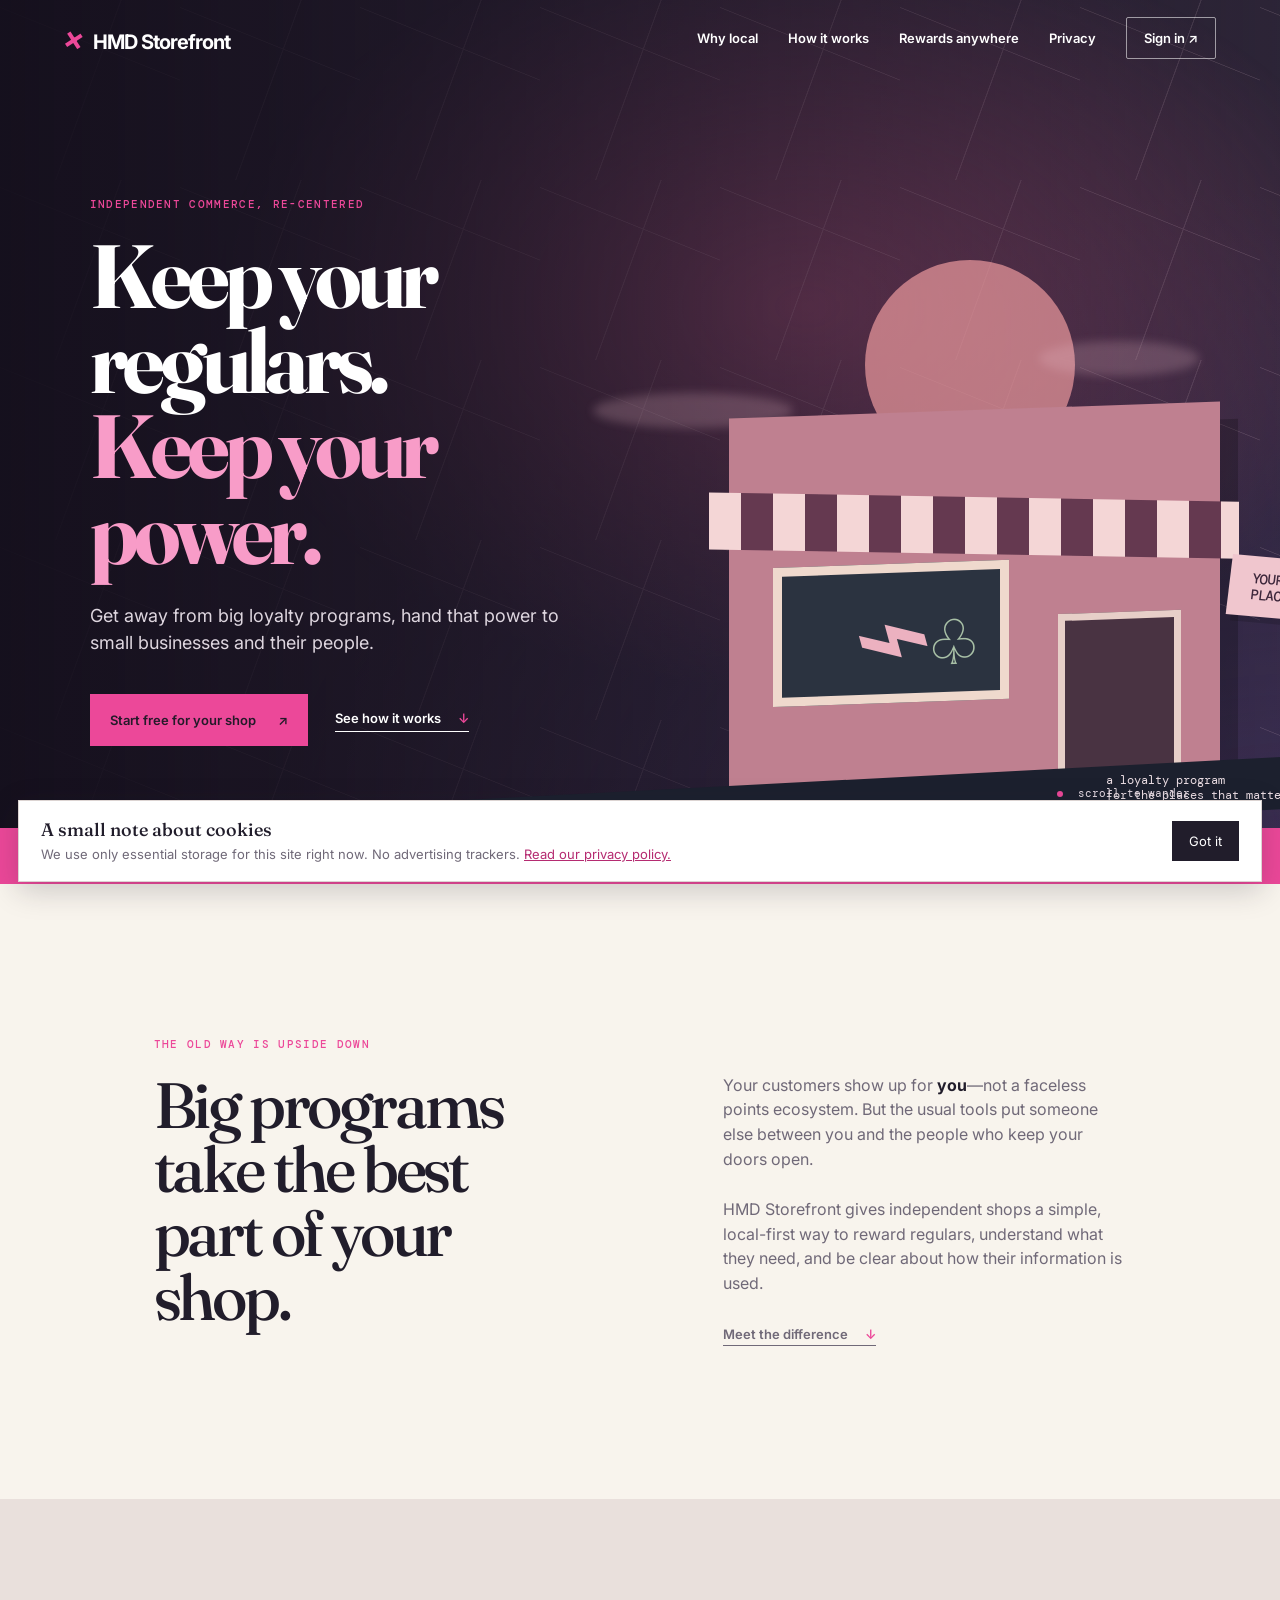
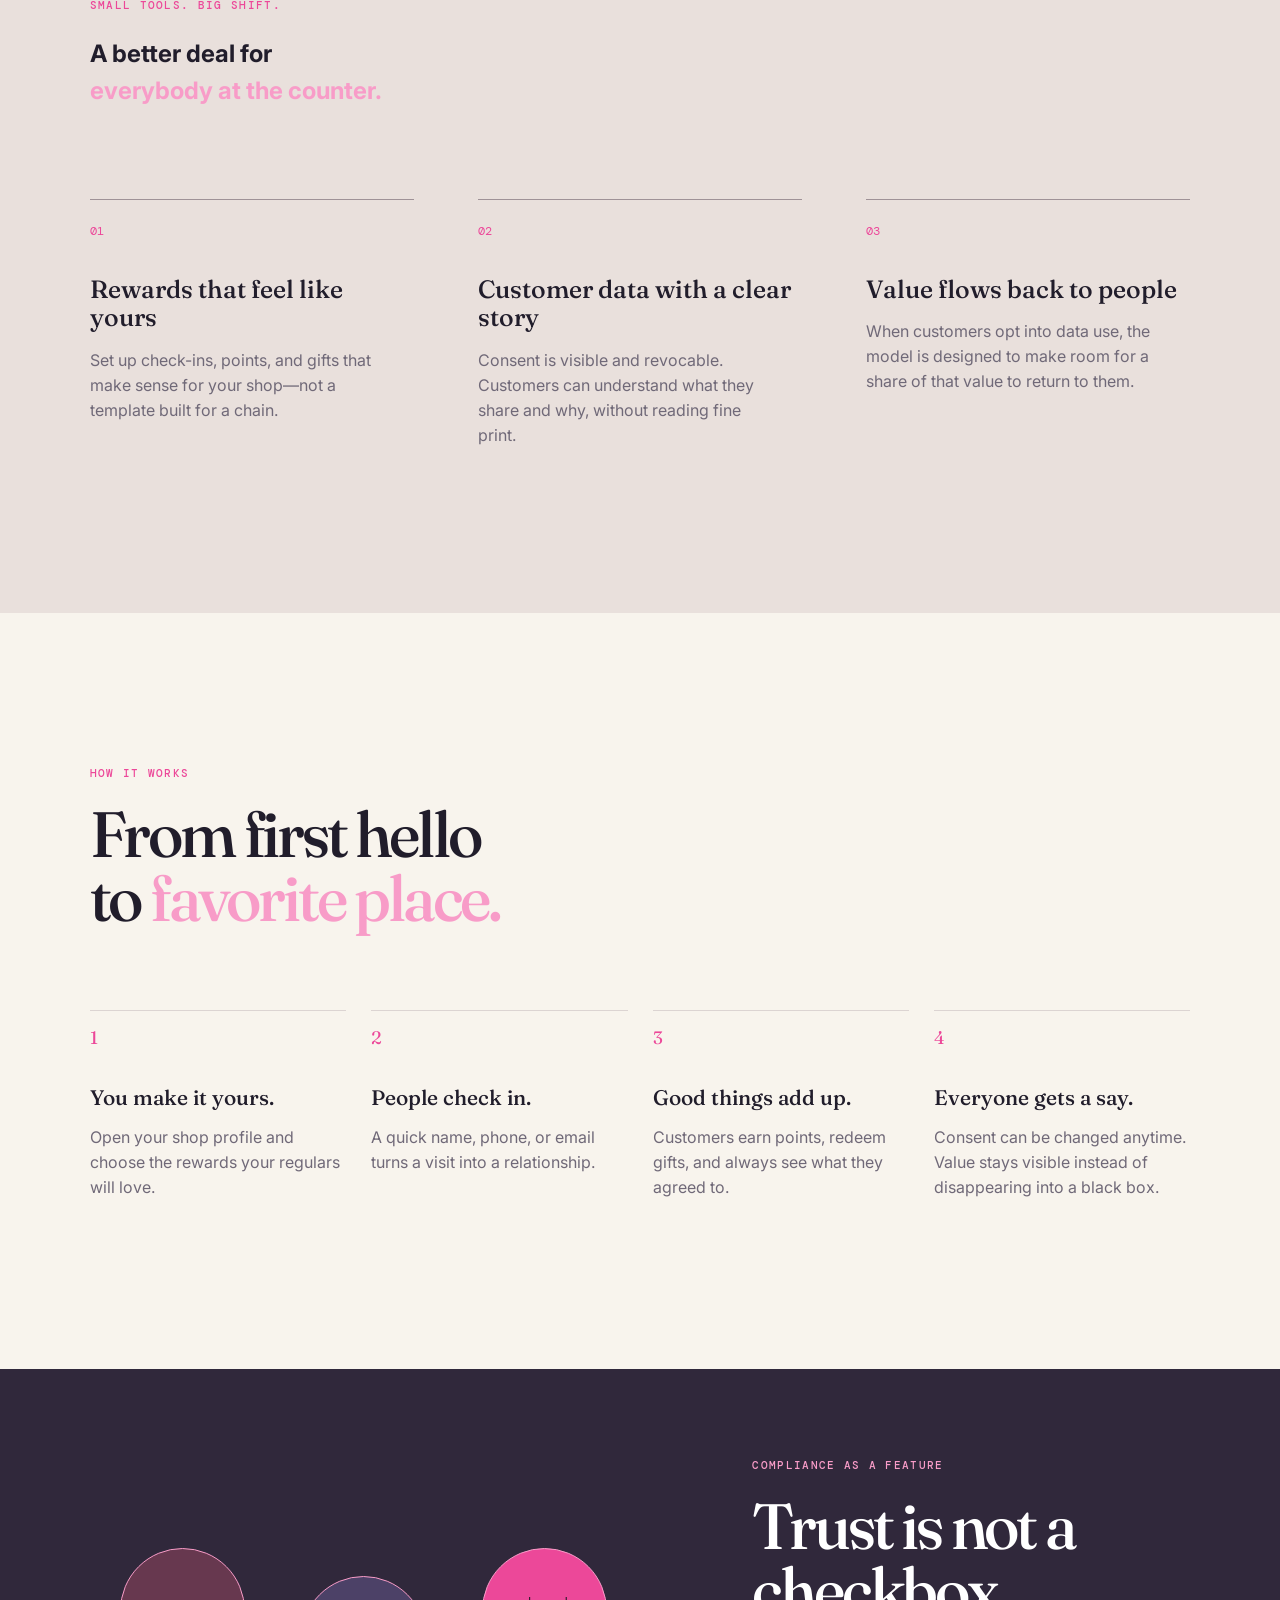
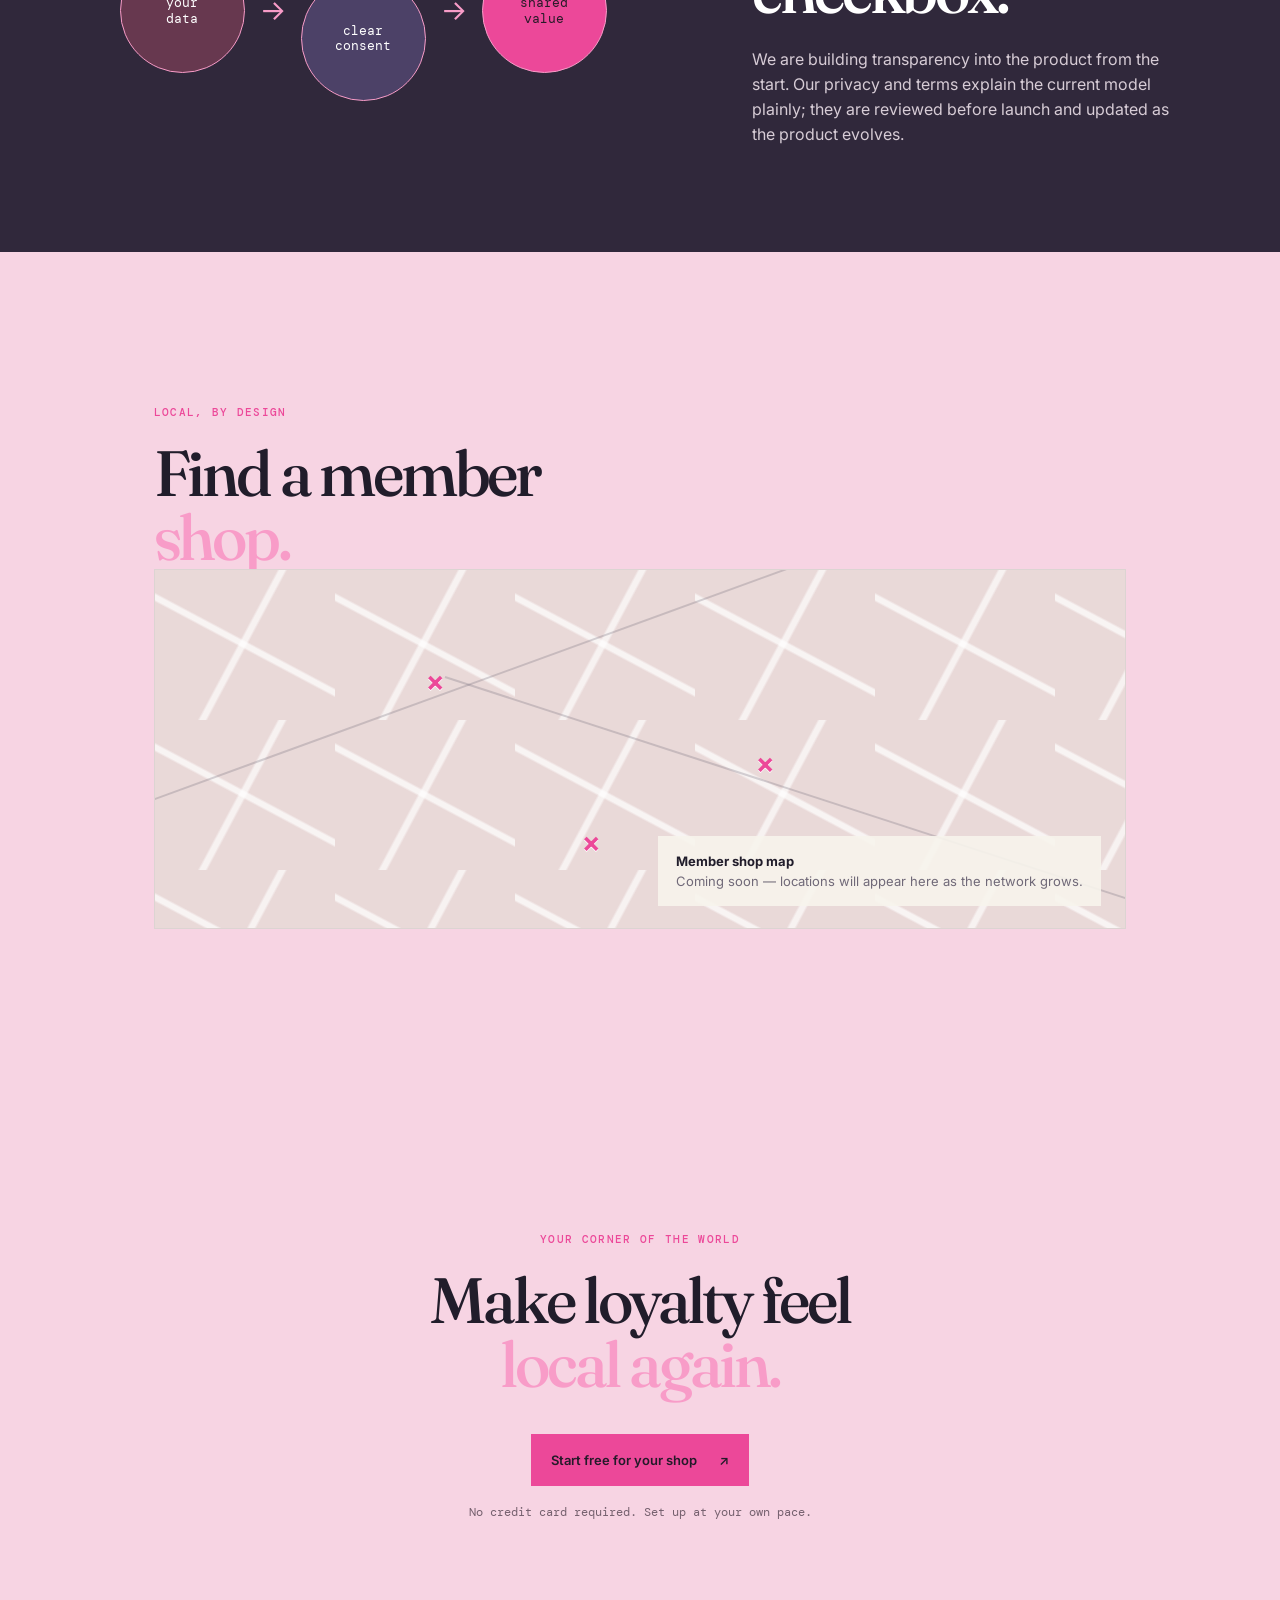
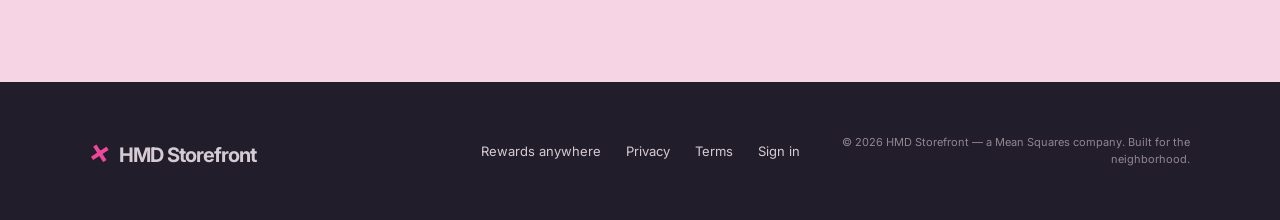
==== index.html @ 124c9fef "Make HMD Storefront frontpage public-ready" ====
<!doctype html>
<html lang="en">
<head>
  <meta charset="utf-8">
  <meta name="viewport" content="width=device-width, initial-scale=1">
  <meta name="description" content="HMD Storefront gives independent shops a transparent, people-first loyalty program that keeps relationships local.">
  <meta property="og:type" content="website">
  <meta property="og:title" content="HMD Storefront — loyalty that stays local">
  <meta property="og:description" content="A local-first loyalty program for independent shops and the people who keep them going.">
  <meta property="og:url" content="https://themeansquares.com/">
  <meta property="og:site_name" content="HMD Storefront">
  <meta name="twitter:card" content="summary">
  <meta name="twitter:title" content="HMD Storefront — loyalty that stays local">
  <meta name="twitter:description" content="A local-first loyalty program for independent shops.">
  <link rel="canonical" href="https://themeansquares.com/">
  <title>HMD Storefront — loyalty that stays local</title>
  <link rel="preconnect" href="https://fonts.googleapis.com">
  <link rel="preconnect" href="https://fonts.gstatic.com" crossorigin>
  <link href="https://fonts.googleapis.com/css2?family=DM+Mono:wght@400;500&family=Fraunces:opsz,wght@9..144,500;9..144,700&family=Inter:wght@400;500;600;700&display=swap" rel="stylesheet">
  <link rel="stylesheet" href="styles.css">
</head>
<body>
  <header class="site-header"><a class="wordmark" href="index.html"><span class="mark">×</span> HMD Storefront</a><nav aria-label="Main navigation"><a href="#why">Why local</a><a href="#how">How it works</a><a href="rewards.html">Rewards anywhere</a><a href="privacy.html">Privacy</a><a class="nav-cta" href="signin.html">Sign in <span>↗</span></a></nav><button class="menu" aria-label="Open menu">☰</button></header>
  <main>
    <section class="hero" data-parallax-root>
      <div class="hero-wash layer layer-slow" data-speed="0.16" aria-hidden="true"></div><div class="hero-grid layer layer-mid" data-speed="0.3" aria-hidden="true"></div>
      <div class="hero-copy layer" data-speed="0.06"><p class="eyebrow">Independent commerce, re-centered</p><h1>Keep your regulars.<br><em>Keep your power.</em></h1><p class="hero-text">Get away from big loyalty programs, hand that power to small businesses and their people.</p><div class="hero-actions"><a class="button button-pink" href="signin.html?role=owner">Start free for your shop <span>↗</span></a><a class="text-link" href="#how">See how it works <span>↓</span></a></div></div>
      <div class="shop-scene layer" data-speed="0.42" aria-label="Illustration of a local shop with a cat in the window"><div class="sun"></div><div class="cloud cloud-one"></div><div class="cloud cloud-two"></div><div class="building"><div class="awning"><i></i><i></i><i></i><i></i><i></i><i></i></div><div class="window"><span class="cat">⌁</span><span class="plant">♧</span></div><div class="door"></div><div class="sign">YOUR<br>PLACE</div></div><div class="ground"></div><p class="scene-note">a loyalty program<br>for the places that matter</p></div>
      <div class="scroll-cue"><span></span> scroll to wander</div>
    </section>
    <section class="proof strip"><span>Built for the neighborhood</span><span class="scribble">✳</span><span>Open, local, transparent</span><span class="scribble">✳</span><span>Your customers, your relationship</span></section>
    <section class="section split" id="why"><div><p class="eyebrow">The old way is upside down</p><h2>Big programs take the best part of your shop.</h2></div><div class="copy"><p>Your customers show up for <strong>you</strong>—not a faceless points ecosystem. But the usual tools put someone else between you and the people who keep your doors open.</p><p>HMD Storefront gives independent shops a simple, local-first way to reward regulars, understand what they need, and be clear about how their information is used.</p><a class="text-link" href="#features">Meet the difference <span>↓</span></a></div></section>
    <section class="feature-section" id="features"><div class="section-intro"><p class="eyebrow">Small tools. Big shift.</p><h2>A better deal for<br><em>everybody at the counter.</em></h2></div><div class="feature-grid"><article><span class="feature-num">01</span><h3>Rewards that feel like yours</h3><p>Set up check-ins, points, and gifts that make sense for your shop—not a template built for a chain.</p></article><article><span class="feature-num">02</span><h3>Customer data with a clear story</h3><p>Consent is visible and revocable. Customers can understand what they share and why, without reading fine print.</p></article><article><span class="feature-num">03</span><h3>Value flows back to people</h3><p>When customers opt into data use, the model is designed to make room for a share of that value to return to them.</p></article></div></section>
    <section class="section how" id="how"><div class="section-intro"><p class="eyebrow">How it works</p><h2>From first hello<br>to <em>favorite place.</em></h2></div><div class="steps"><div class="step"><b>1</b><h3>You make it yours.</h3><p>Open your shop profile and choose the rewards your regulars will love.</p></div><div class="step"><b>2</b><h3>People check in.</h3><p>A quick name, phone, or email turns a visit into a relationship.</p></div><div class="step"><b>3</b><h3>Good things add up.</h3><p>Customers earn points, redeem gifts, and always see what they agreed to.</p></div><div class="step"><b>4</b><h3>Everyone gets a say.</h3><p>Consent can be changed anytime. Value stays visible instead of disappearing into a black box.</p></div></div></section>
    <section class="share-band"><div class="share-graphic"><span class="circle c1">your<br>data</span><span class="arrow">→</span><span class="circle c2">clear<br>consent</span><span class="arrow">→</span><span class="circle c3">shared<br>value</span></div><div><p class="eyebrow">Compliance as a feature</p><h2>Trust is not a checkbox.</h2><p>We are building transparency into the product from the start. Our privacy and terms explain the current model plainly; they are reviewed before launch and updated as the product evolves.</p></div></section>
    <section class="map-section section" id="shops"><div class="section-intro"><p class="eyebrow">Local, by design</p><h2>Find a member<br><em>shop.</em></h2></div><div class="map-placeholder" role="img" aria-label="Placeholder map showing local member shop pins"><span class="map-line line-a"></span><span class="map-line line-b"></span><span class="map-pin pin-a">×</span><span class="map-pin pin-b">×</span><span class="map-pin pin-c">×</span><div class="map-label"><strong>Member shop map</strong><br>Coming soon — locations will appear here as the network grows.</div></div></section>
    <section class="cta"><p class="eyebrow">Your corner of the world</p><h2>Make loyalty feel<br><em>local again.</em></h2><a class="button button-pink" href="signin.html?role=owner">Start free for your shop <span>↗</span></a><p class="fine">No credit card required. Set up at your own pace.</p></section>
  </main>
  <footer><a class="wordmark" href="index.html"><span class="mark">×</span> HMD Storefront</a><div><a href="rewards.html">Rewards anywhere</a><a href="privacy.html">Privacy</a><a href="terms.html">Terms</a><a href="signin.html">Sign in</a></div><small>© 2026 HMD Storefront — a Mean Squares company. Built for the neighborhood.</small></footer>
  <div class="cookie" id="cookie" role="dialog" aria-label="Cookie preferences"><div><strong>A small note about cookies</strong><p>We use only essential storage for this site right now. No advertising trackers. <a href="privacy.html">Read our privacy policy.</a></p></div><button id="cookieAccept">Got it</button></div>
  <script type="application/ld+json">{"@context":"https://schema.org","@graph":[{"@type":"Organization","@id":"https://themeansquares.com/#organization","name":"HMD Storefront","url":"https://themeansquares.com/","description":"A local-first loyalty platform for independent shops."},{"@type":"Product","name":"HMD Storefront loyalty platform","brand":{"@type":"Brand","name":"HMD Storefront"},"description":"Transparent loyalty tools for independent shops and their customers."},{"@type":"FAQPage","mainEntity":[{"@type":"Question","name":"What is HMD Storefront?","acceptedAnswer":{"@type":"Answer","text":"HMD Storefront is a local-first loyalty platform that helps independent shops reward regulars and keep customer relationships clear."}},{"@type":"Question","name":"Can customers use points at more than one shop?","acceptedAnswer":{"@type":"Answer","text":"The planned network lets eligible customers earn and use points across participating member shops, subject to each shop's published rewards terms."}}]}</script>
  <script src="script.js"></script>
</body></html>
---- styles.css ----
:root{--ink:#211d2b;--muted:#706978;--paper:#f8f4ed;--pink:#ec4899;--blush:#f7d4e3;--line:#dcd4d2;--serif:'Fraunces',Georgia,serif;--sans:'Inter',Arial,sans-serif;--mono:'DM Mono',monospace}*{box-sizing:border-box}html{scroll-behavior:smooth}body{margin:0;color:var(--ink);background:var(--paper);font:16px/1.55 var(--sans)}a{color:inherit;text-decoration:none}button{font:inherit}.site-header{height:76px;padding:0 clamp(22px,5vw,76px);display:flex;align-items:center;justify-content:space-between;position:absolute;z-index:10;top:0;width:100%;color:#fff}.wordmark{font-weight:700;letter-spacing:-.05em;font-size:20px}.mark{color:var(--pink);font-size:31px;display:inline-block;transform:rotate(12deg);margin-right:6px}.site-header nav{display:flex;align-items:center;gap:30px;font-size:13px;font-weight:600}.nav-cta{border:1px solid rgba(255,255,255,.55);padding:10px 17px;border-radius:2px}.menu{display:none;background:none;border:0;color:#fff;font-size:22px}.hero{min-height:720px;height:92vh;position:relative;overflow:hidden;background:#30283b;color:#fff}.hero:after{content:'';position:absolute;inset:0;background:linear-gradient(90deg,rgba(20,15,28,.95) 0%,rgba(25,18,32,.62) 47%,rgba(25,18,32,.15));pointer-events:none}.layer{will-change:transform}.hero-wash{position:absolute;inset:-15%;background:radial-gradient(ellipse at 60% 40%,#9a4b72 0,transparent 42%),radial-gradient(ellipse at 90% 100%,#483869 0,transparent 50%);opacity:.8}.hero-grid{position:absolute;inset:0;opacity:.15;background-image:linear-gradient(110deg,transparent 0 49%,#f7d4e3 49.2% 49.5%,transparent 49.7%),linear-gradient(22deg,transparent 0 68%,#f7d4e3 68.2% 68.4%,transparent 68.6%);background-size:180px 180px}.hero-copy{position:relative;z-index:3;padding:clamp(150px,22vh,220px) 7vw 60px;max-width:750px}.eyebrow{font:500 11px/1.2 var(--mono);text-transform:uppercase;letter-spacing:.12em;color:var(--pink);margin:0 0 22px}.hero h1{font:700 clamp(52px,7vw,100px)/.95 var(--serif);letter-spacing:-.055em;margin:0 0 28px}.hero h1 em,h2 em{font-style:normal;color:#f89cc8}.hero-text{font-size:18px;line-height:1.5;max-width:470px;color:#ded6df}.hero-actions{display:flex;align-items:center;gap:27px;margin-top:38px}.button{display:inline-flex;gap:22px;align-items:center;padding:15px 19px;font-weight:600;font-size:13px;border:1px solid var(--pink);transition:.2s}.button-pink{background:var(--pink);color:#241a29}.button:hover{transform:translateY(-2px);box-shadow:4px 4px 0 #241a29}.text-link{font-weight:600;font-size:13px;border-bottom:1px solid currentColor;padding-bottom:3px}.text-link span{margin-left:14px;color:var(--pink)}.shop-scene{position:absolute;z-index:2;right:-3%;bottom:0;width:59%;height:70%;}.sun{position:absolute;width:210px;height:210px;border-radius:50%;background:#ed9b9f;top:2%;left:40%;opacity:.7}.cloud{position:absolute;border-radius:50%;background:#e8bcc8;opacity:.22;width:200px;height:35px;top:25%;left:4%;filter:blur(5px)}.cloud-two{top:16%;left:63%;width:160px}.building{position:absolute;width:min(500px,65%);height:65%;bottom:7%;left:22%;background:#bf8090;transform:skewY(-2deg);box-shadow:18px 18px 0 rgba(0,0,0,.2)}.awning{height:15%;position:absolute;top:23%;left:-4%;width:108%;background:repeating-linear-gradient(90deg,#f4d6d6 0 32px,#653950 32px 64px);transform:skewY(3deg)}.window{position:absolute;top:40%;left:9%;width:48%;height:37%;background:#2b3340;border:9px solid #efd9cd;display:flex;align-items:center;justify-content:center}.cat{font-size:130px;color:#ecb1c0;transform:rotate(-15deg)}.plant{position:absolute;right:8%;bottom:2%;font-size:62px;color:#a8c0a6}.door{position:absolute;right:8%;bottom:0;width:25%;height:45%;background:#493342;border:7px solid #e7cfc8}.sign{position:absolute;right:-19%;top:42%;background:#f0c6ce;color:#3d273b;padding:14px 22px;font:500 14px/1.15 var(--mono);transform:rotate(7deg);box-shadow:5px 6px 0 rgba(0,0,0,.14)}.ground{position:absolute;bottom:0;left:-30%;width:160%;height:9%;background:#1c202e;transform:rotate(-3deg)}.scene-note{position:absolute;right:4%;bottom:2%;z-index:2;color:#eddfe5;font:12px/1.3 var(--mono)}.scroll-cue{position:absolute;z-index:4;bottom:28px;right:7vw;font:11px var(--mono);color:#e7dce4}.scroll-cue span{display:inline-block;width:6px;height:6px;border-radius:50%;background:var(--pink);margin-right:8px}.strip{background:var(--pink);padding:15px 7vw;display:flex;justify-content:space-between;align-items:center;color:#321d2b;font:11px var(--mono);text-transform:uppercase;letter-spacing:.07em}.scribble{font-size:20px}.section{padding:clamp(80px,12vw,160px) 12vw}.split{display:grid;grid-template-columns:1fr 1fr;gap:13vw}.section h2,.share-band h2,.cta h2{font:500 clamp(38px,5vw,68px)/1 var(--serif);letter-spacing:-.05em;margin:0}.copy{max-width:470px;color:var(--muted);padding-top:35px}.copy p{margin:0 0 25px}.copy strong{color:var(--ink)}.feature-section{padding:100px 7vw 150px;background:#e9e0dc}.section-intro{max-width:620px}.feature-grid{display:grid;grid-template-columns:repeat(3,1fr);gap:5vw;margin-top:90px}.feature-grid article{border-top:1px solid #9f9297;padding-top:17px}.feature-num{font:12px var(--mono);color:var(--pink)}h3{font:500 25px/1.15 var(--serif);margin:33px 0 14px}.feature-grid p,.step p,.share-band p{color:var(--muted);max-width:300px}.how{background:#f8f4ed;padding-left:7vw;padding-right:7vw}.steps{display:grid;grid-template-columns:repeat(4,1fr);gap:25px;margin-top:80px}.step{border-top:1px solid var(--line);padding-top:15px}.step b{font:18px var(--serif);color:var(--pink)}.step h3{font-size:21px;margin-top:34px}.share-band{padding:90px 7vw;background:#30283b;color:#fff;display:grid;grid-template-columns:1.25fr 1fr;gap:9vw;align-items:center}.share-band .eyebrow{color:#f89cc8}.share-band h2{margin-bottom:25px}.share-band p{color:#d7ccd6;max-width:430px}.share-graphic{display:flex;align-items:center;justify-content:center;gap:15px}.circle{width:125px;height:125px;border-radius:50%;display:flex;align-items:center;justify-content:center;text-align:center;font:13px/1.2 var(--mono);border:1px solid #f89cc8}.c1{background:#67384f}.c2{background:#4c4167;margin-top:55px}.c3{background:#ec4899;color:#281a28}.arrow{font-size:28px;color:#f89cc8}.cta{text-align:center;padding:150px 20px;background:var(--blush)}.cta h2{margin:0 auto 38px}.cta .fine{font:12px var(--mono);color:#75606e;margin-top:18px}footer{padding:45px 7vw;display:grid;grid-template-columns:1fr 1fr 1fr;align-items:center;background:#211d2b;color:#d6cbd2}footer div{display:flex;justify-content:center;gap:25px;font-size:13px}footer small{text-align:right;font-size:11px;color:#938690}.cookie{position:fixed;z-index:20;bottom:18px;left:18px;right:18px;background:#fff;color:var(--ink);box-shadow:0 8px 30px #211d2b35;border:1px solid var(--line);padding:17px 22px;display:flex;align-items:center;justify-content:space-between;gap:20px;font-size:13px}.cookie strong{font:500 18px var(--serif)}.cookie p{margin:3px 0 0;color:var(--muted)}.cookie a{color:#b52b71;text-decoration:underline}.cookie button{background:var(--ink);color:#fff;border:0;padding:10px 17px;cursor:pointer}.auth-page{min-height:100vh;background:#30283b;color:#fff}.auth-header{padding:30px 7vw}.auth-card{max-width:600px;margin:7vh auto;padding:30px 25px 100px}.auth-card h1{font:500 clamp(45px,7vw,74px)/.98 var(--serif);letter-spacing:-.05em;margin:0 0 22px}.auth-card em{color:#f89cc8;font-style:normal}.auth-copy{color:#d7ccd6;max-width:390px;margin-bottom:42px}.role-links{display:grid;gap:12px}.role-links a{display:flex;justify-content:space-between;align-items:center;border:1px solid #796277;padding:20px 22px;transition:.2s}.role-links a:hover{border-color:var(--pink);background:#493342;transform:translateX(4px)}.role-links strong{font:500 20px var(--serif)}.role-links span{font:12px var(--mono);color:#e4a8c1}.back{font-size:13px;margin-top:40px;color:#e4a8c1}.back a:hover{text-decoration:underline}.legal{max-width:820px;margin:0 auto;padding:100px 25px 140px}.legal h1{font:500 clamp(48px,7vw,82px)/1 var(--serif);letter-spacing:-.05em;margin:0 0 18px}.legal h2{font:500 28px var(--serif);margin:65px 0 12px}.legal p{max-width:680px;color:var(--muted)}.legal-note{font:12px var(--mono);color:#9c6681!important}.legal a{color:#b52b71;text-decoration:underline}@media(max-width:720px){.site-header nav{display:none}.menu{display:block}.hero{min-height:760px}.hero-copy{padding:140px 25px 40px}.hero h1{font-size:55px}.hero-text{font-size:16px}.shop-scene{width:115%;height:45%;right:-24%;bottom:0;opacity:.85}.building{left:23%;height:74%}.scene-note{display:none}.scroll-cue{right:25px}.strip{overflow:hidden;gap:20px;justify-content:flex-start;white-space:nowrap}.strip span:nth-of-type(2),.strip span:nth-of-type(3){display:none}.split,.share-band{grid-template-columns:1fr;gap:35px}.section{padding:85px 25px}.feature-section,.how{padding:85px 25px}.feature-grid,.steps{grid-template-columns:1fr;gap:40px;margin-top:55px}.share-band{padding:75px 25px}.share-graphic{gap:5px;transform:scale(.78);transform-origin:left center;width:125%;margin-bottom:-10px}.cta{padding:100px 25px}.cta h2{font-size:52px}footer{grid-template-columns:1fr;gap:25px;padding:40px 25px}footer div,footer small{text-align:left;justify-content:flex-start}.cookie{align-items:flex-start;flex-direction:column;bottom:0;left:0;right:0}.cookie button{width:100%}}
/* Local discovery map and explainer layouts */
.map-section{background:var(--blush)}
.map-placeholder{min-height:360px;position:relative;overflow:hidden;background-color:#e9d9d8;background-image:linear-gradient(28deg,transparent 48%,rgba(255,255,255,.7) 49% 51%,transparent 52%),linear-gradient(118deg,transparent 47%,rgba(255,255,255,.65) 48% 50%,transparent 51%);background-size:180px 150px;border:1px solid var(--line)}
.map-line{position:absolute;height:2px;background:rgba(112,105,120,.28);transform:rotate(-20deg);width:80%}.line-a{top:32%;left:-8%}.line-b{top:63%;left:28%;transform:rotate(18deg)}
.map-pin{position:absolute;color:var(--pink);font-size:28px;font-weight:700;text-shadow:0 1px 0 #fff}.pin-a{top:25%;left:28%}.pin-b{top:48%;left:62%}.pin-c{top:70%;left:44%}.map-label{position:absolute;right:24px;bottom:22px;padding:15px 18px;background:rgba(248,244,237,.9);font-size:13px;color:var(--muted)}.map-label strong{color:var(--ink)}
.reward-explainer{display:grid;grid-template-columns:repeat(3,1fr);gap:28px;margin:70px 0}.reward-explainer article{padding:28px;background:var(--blush)}.reward-explainer h2{font:500 27px/1.05 var(--serif);margin:18px 0 12px}.reward-explainer p{color:var(--muted)}.legal-callout{padding:38px;margin:30px 0 50px;background:#30283b;color:#fff}.legal-callout h2{font:500 40px var(--serif);margin:0 0 12px}.legal-callout p:last-child{color:#e8dfe8}.draft-banner{display:flex;gap:14px;align-items:baseline;padding:16px 20px;margin:0 0 28px;background:#fff0b8;border:1px solid #d8b84c;color:#30283b}.draft-banner strong{font-weight:700}.draft-banner span{color:#5e5364;font-size:14px}@media(max-width:700px){.draft-banner{display:block}.draft-banner span{display:block;margin-top:5px}}
@media(max-width:700px){.reward-explainer{grid-template-columns:1fr}.map-placeholder{min-height:290px}.map-label{right:12px;bottom:12px;max-width:75%}}
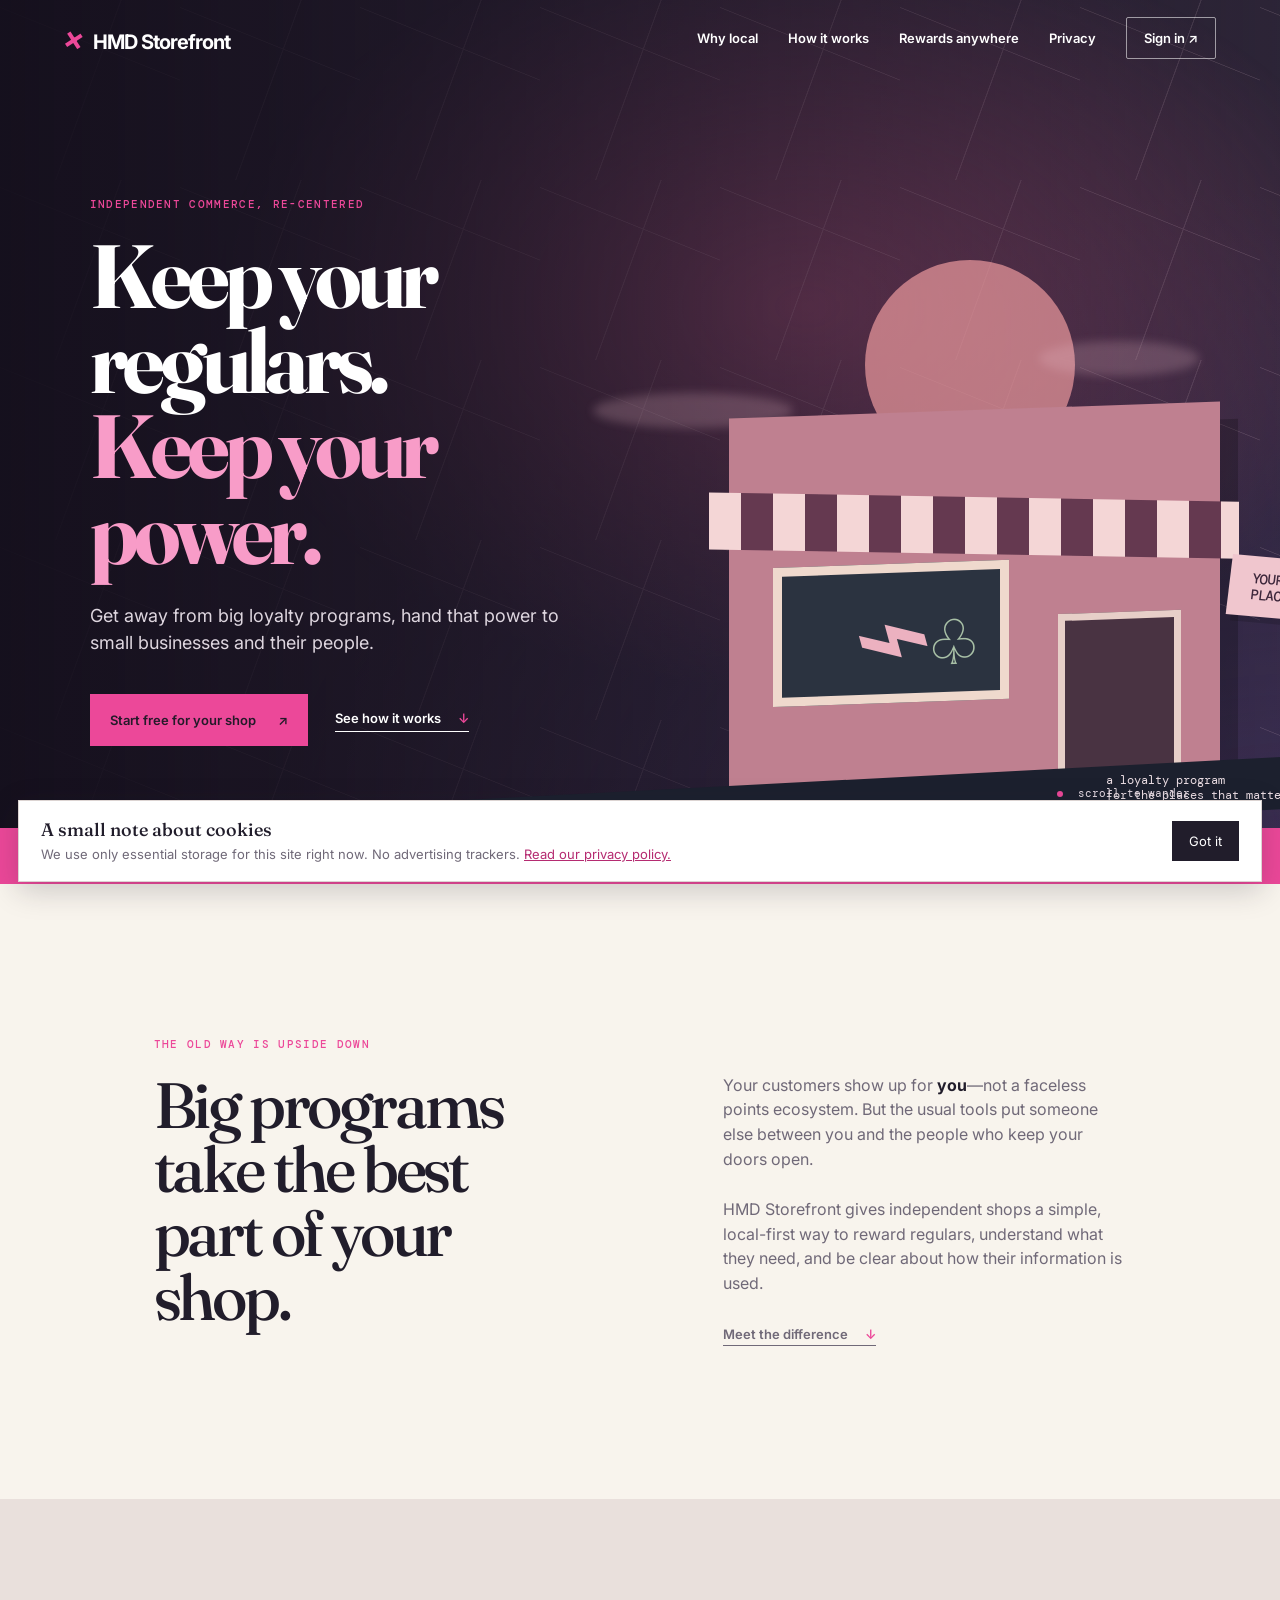
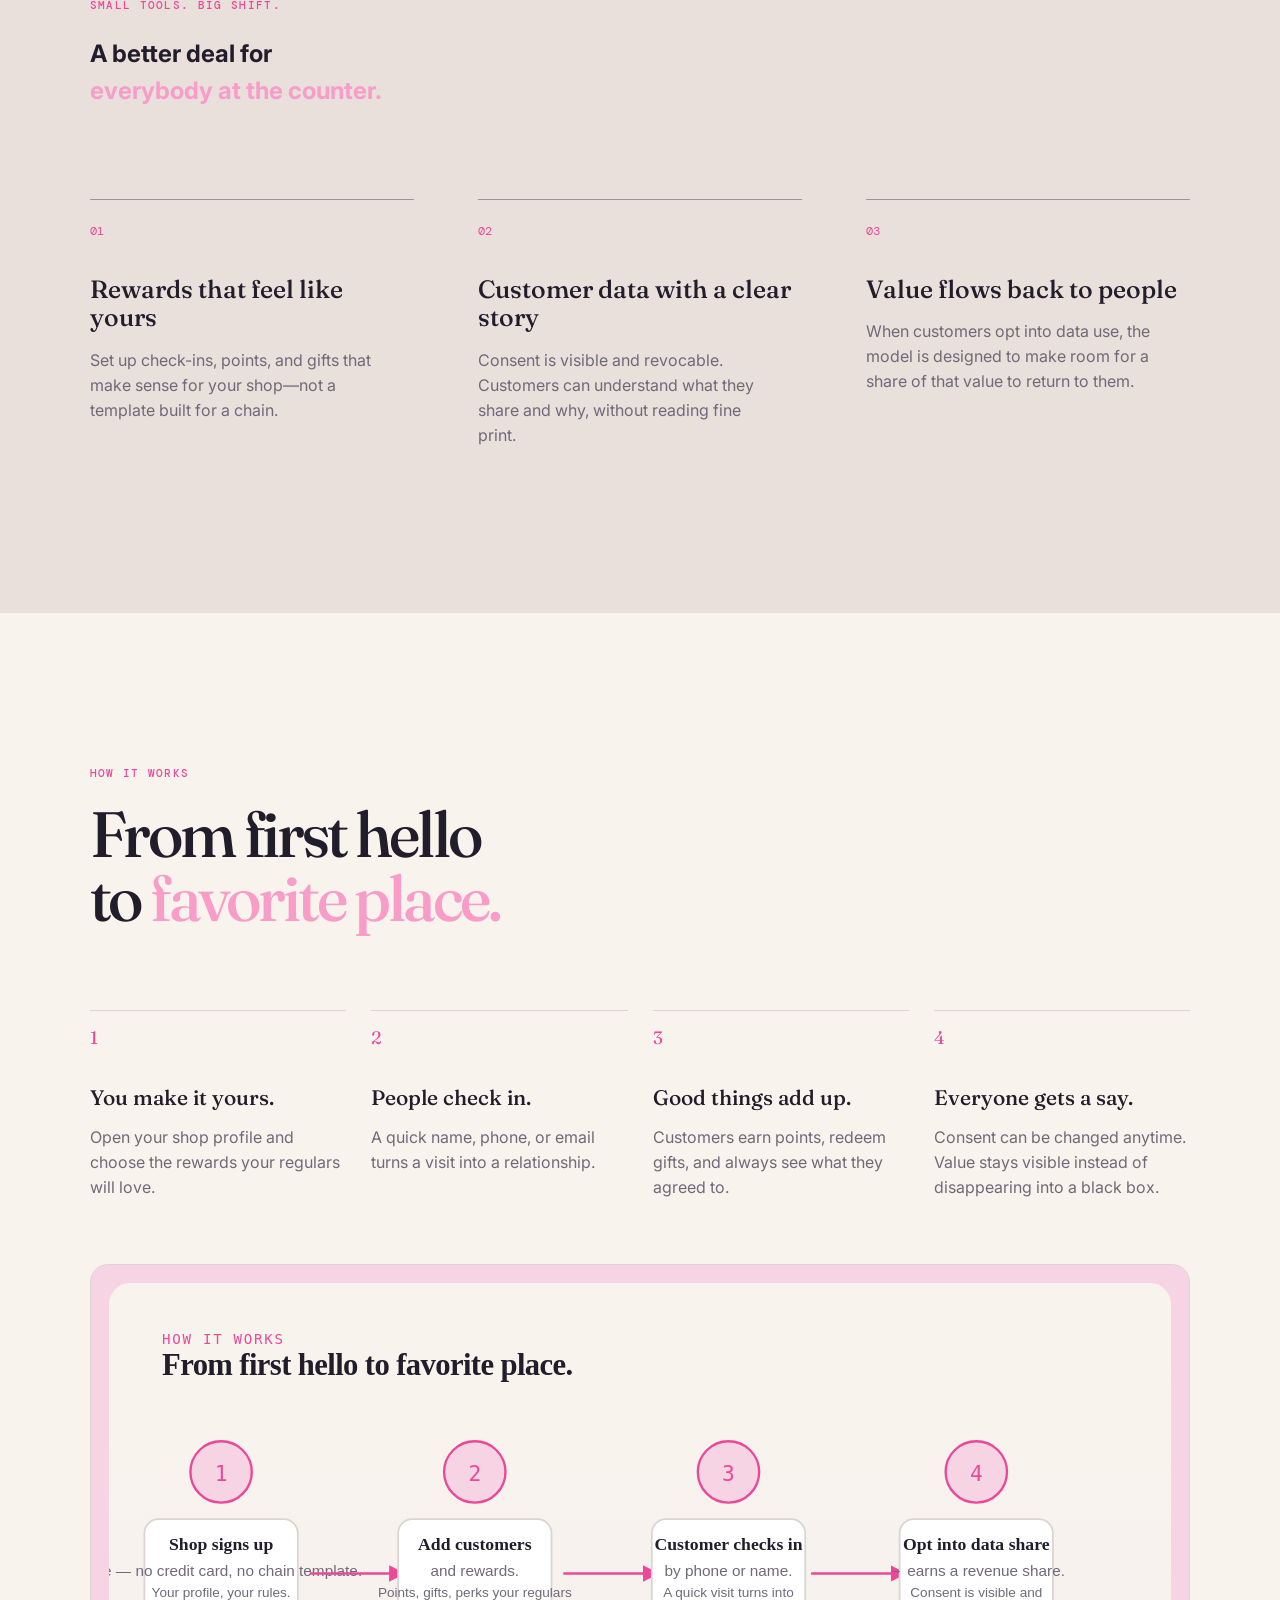
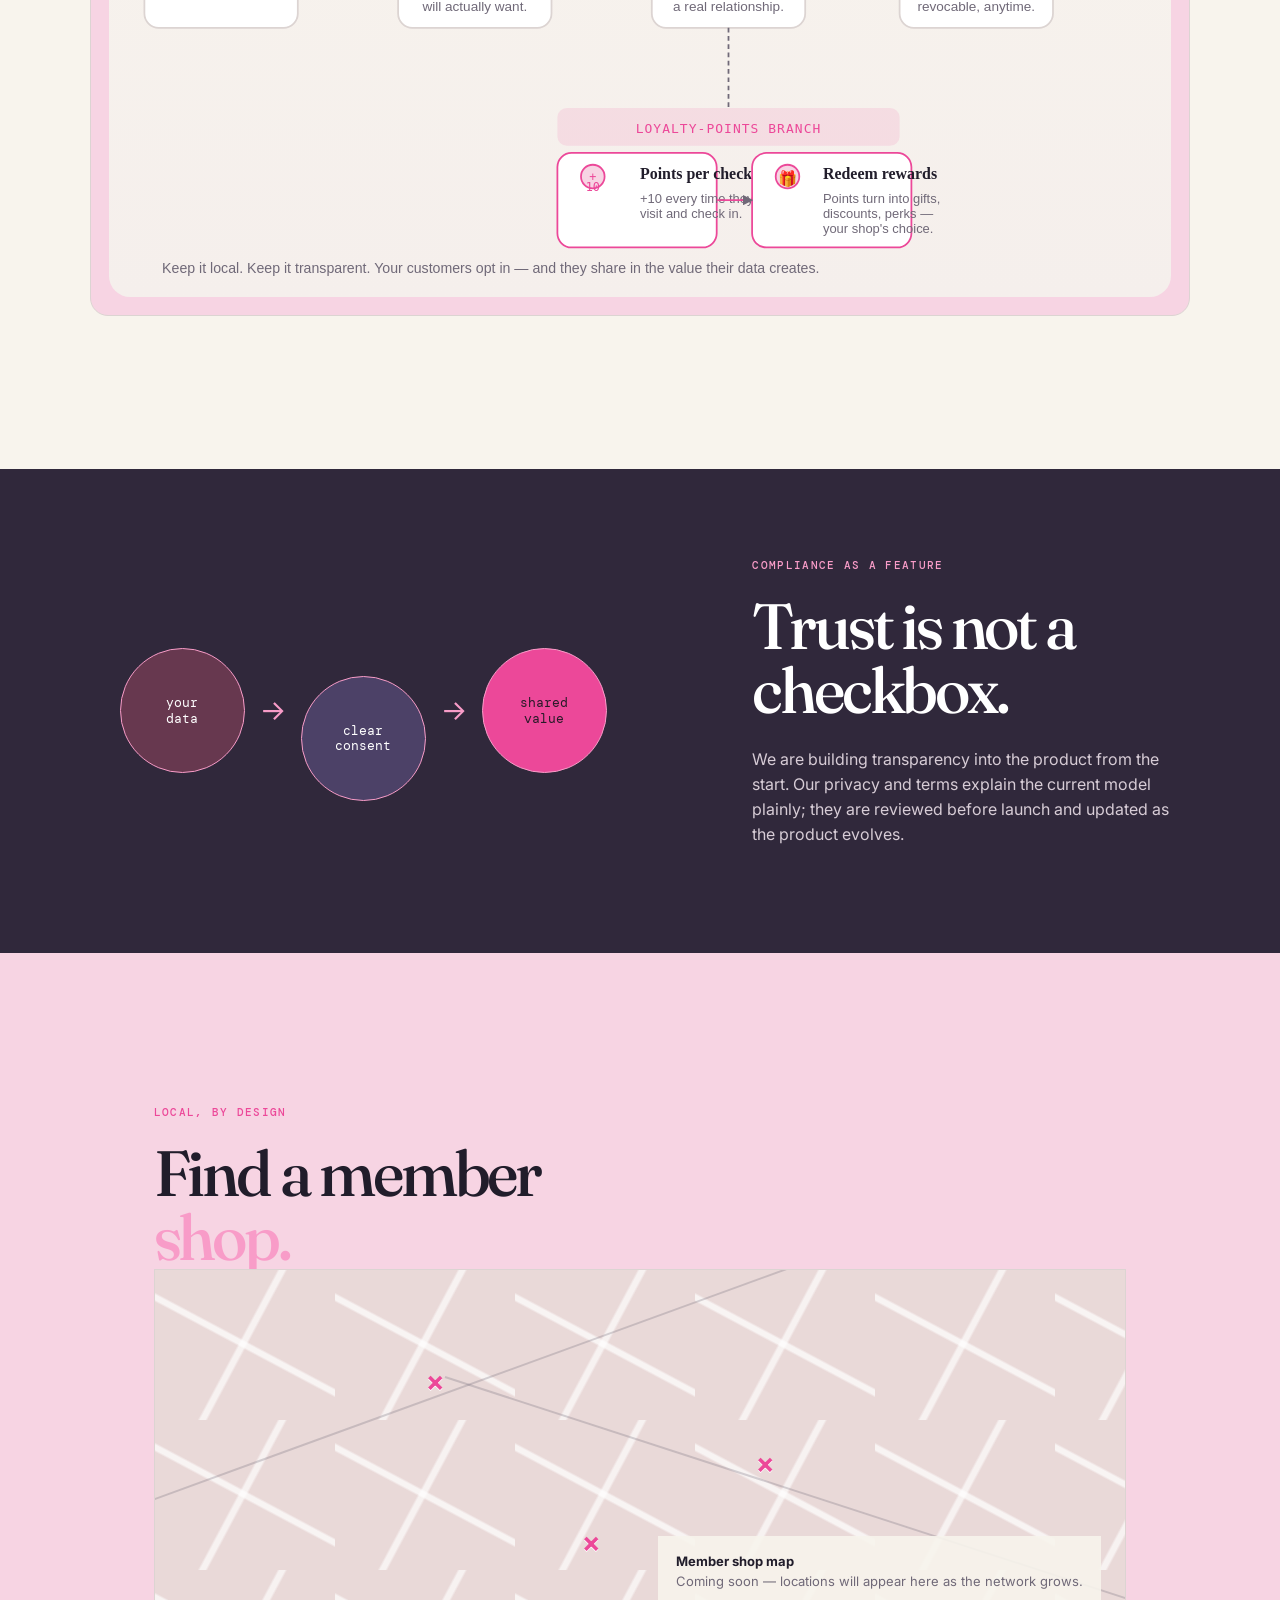
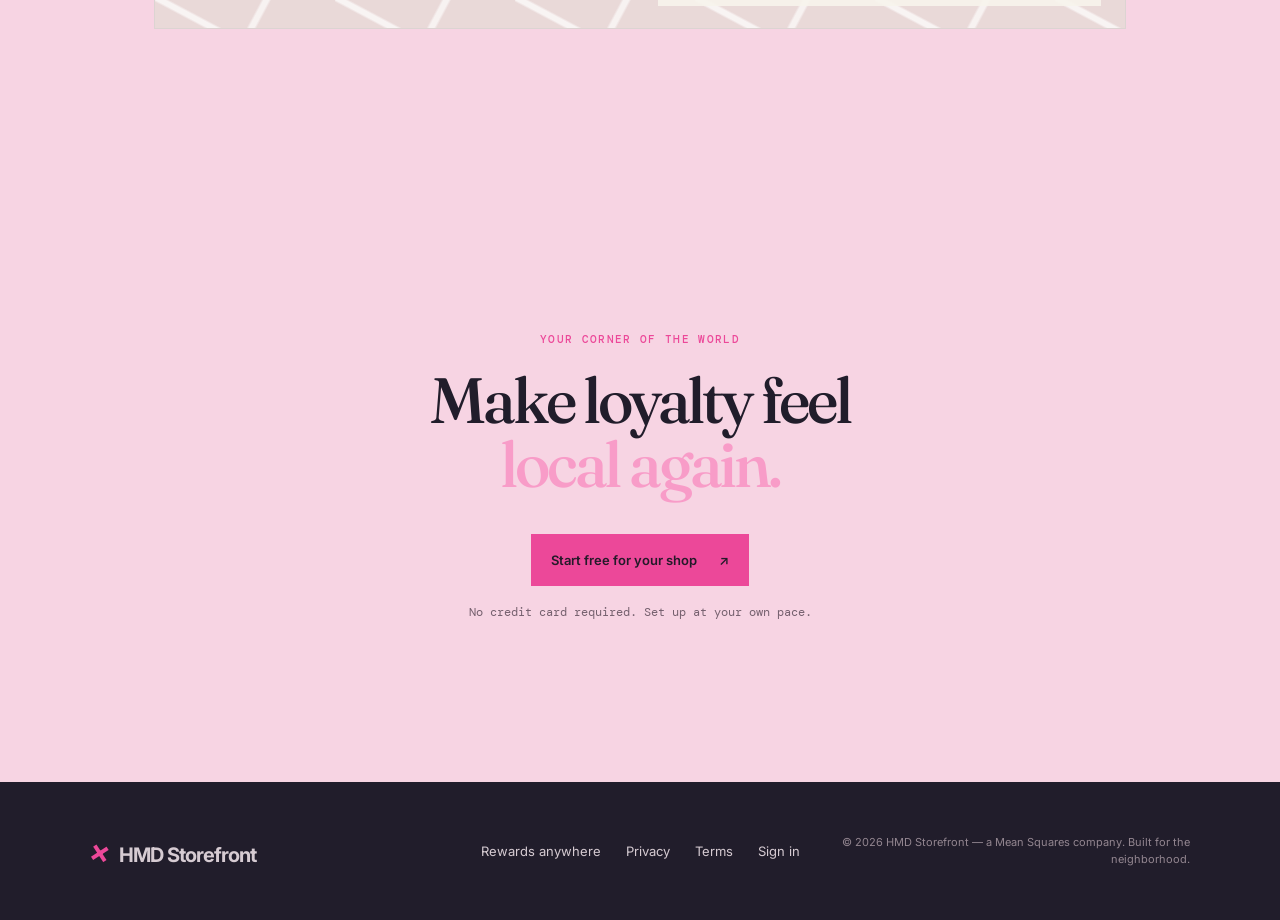
==== commit 5579a928: "[verified] wire frontpage diagrams" ====
--- a/index.html
+++ b/index.html
@@ -31,7 +31,7 @@
     <section class="proof strip"><span>Built for the neighborhood</span><span class="scribble">✳</span><span>Open, local, transparent</span><span class="scribble">✳</span><span>Your customers, your relationship</span></section>
     <section class="section split" id="why"><div><p class="eyebrow">The old way is upside down</p><h2>Big programs take the best part of your shop.</h2></div><div class="copy"><p>Your customers show up for <strong>you</strong>—not a faceless points ecosystem. But the usual tools put someone else between you and the people who keep your doors open.</p><p>HMD Storefront gives independent shops a simple, local-first way to reward regulars, understand what they need, and be clear about how their information is used.</p><a class="text-link" href="#features">Meet the difference <span>↓</span></a></div></section>
     <section class="feature-section" id="features"><div class="section-intro"><p class="eyebrow">Small tools. Big shift.</p><h2>A better deal for<br><em>everybody at the counter.</em></h2></div><div class="feature-grid"><article><span class="feature-num">01</span><h3>Rewards that feel like yours</h3><p>Set up check-ins, points, and gifts that make sense for your shop—not a template built for a chain.</p></article><article><span class="feature-num">02</span><h3>Customer data with a clear story</h3><p>Consent is visible and revocable. Customers can understand what they share and why, without reading fine print.</p></article><article><span class="feature-num">03</span><h3>Value flows back to people</h3><p>When customers opt into data use, the model is designed to make room for a share of that value to return to them.</p></article></div></section>
-    <section class="section how" id="how"><div class="section-intro"><p class="eyebrow">How it works</p><h2>From first hello<br>to <em>favorite place.</em></h2></div><div class="steps"><div class="step"><b>1</b><h3>You make it yours.</h3><p>Open your shop profile and choose the rewards your regulars will love.</p></div><div class="step"><b>2</b><h3>People check in.</h3><p>A quick name, phone, or email turns a visit into a relationship.</p></div><div class="step"><b>3</b><h3>Good things add up.</h3><p>Customers earn points, redeem gifts, and always see what they agreed to.</p></div><div class="step"><b>4</b><h3>Everyone gets a say.</h3><p>Consent can be changed anytime. Value stays visible instead of disappearing into a black box.</p></div></div></section>
+    <section class="section how" id="how"><div class="section-intro"><p class="eyebrow">How it works</p><h2>From first hello<br>to <em>favorite place.</em></h2></div><div class="steps"><div class="step"><b>1</b><h3>You make it yours.</h3><p>Open your shop profile and choose the rewards your regulars will love.</p></div><div class="step"><b>2</b><h3>People check in.</h3><p>A quick name, phone, or email turns a visit into a relationship.</p></div><div class="step"><b>3</b><h3>Good things add up.</h3><p>Customers earn points, redeem gifts, and always see what they agreed to.</p></div><div class="step"><b>4</b><h3>Everyone gets a say.</h3><p>Consent can be changed anytime. Value stays visible instead of disappearing into a black box.</p></div></div><figure class="diagram-card"><img src="diagrams/how-it-works.svg" alt="How it works: a shop signs up, adds customers and rewards, customers check in by phone or name and opt into data sharing, earning a share of data revenue and loyalty points."></figure></section>
     <section class="share-band"><div class="share-graphic"><span class="circle c1">your<br>data</span><span class="arrow">→</span><span class="circle c2">clear<br>consent</span><span class="arrow">→</span><span class="circle c3">shared<br>value</span></div><div><p class="eyebrow">Compliance as a feature</p><h2>Trust is not a checkbox.</h2><p>We are building transparency into the product from the start. Our privacy and terms explain the current model plainly; they are reviewed before launch and updated as the product evolves.</p></div></section>
     <section class="map-section section" id="shops"><div class="section-intro"><p class="eyebrow">Local, by design</p><h2>Find a member<br><em>shop.</em></h2></div><div class="map-placeholder" role="img" aria-label="Placeholder map showing local member shop pins"><span class="map-line line-a"></span><span class="map-line line-b"></span><span class="map-pin pin-a">×</span><span class="map-pin pin-b">×</span><span class="map-pin pin-c">×</span><div class="map-label"><strong>Member shop map</strong><br>Coming soon — locations will appear here as the network grows.</div></div></section>
     <section class="cta"><p class="eyebrow">Your corner of the world</p><h2>Make loyalty feel<br><em>local again.</em></h2><a class="button button-pink" href="signin.html?role=owner">Start free for your shop <span>↗</span></a><p class="fine">No credit card required. Set up at your own pace.</p></section>
--- a/styles.css
+++ b/styles.css
@@ -5,4 +5,6 @@
 .map-line{position:absolute;height:2px;background:rgba(112,105,120,.28);transform:rotate(-20deg);width:80%}.line-a{top:32%;left:-8%}.line-b{top:63%;left:28%;transform:rotate(18deg)}
 .map-pin{position:absolute;color:var(--pink);font-size:28px;font-weight:700;text-shadow:0 1px 0 #fff}.pin-a{top:25%;left:28%}.pin-b{top:48%;left:62%}.pin-c{top:70%;left:44%}.map-label{position:absolute;right:24px;bottom:22px;padding:15px 18px;background:rgba(248,244,237,.9);font-size:13px;color:var(--muted)}.map-label strong{color:var(--ink)}
 .reward-explainer{display:grid;grid-template-columns:repeat(3,1fr);gap:28px;margin:70px 0}.reward-explainer article{padding:28px;background:var(--blush)}.reward-explainer h2{font:500 27px/1.05 var(--serif);margin:18px 0 12px}.reward-explainer p{color:var(--muted)}.legal-callout{padding:38px;margin:30px 0 50px;background:#30283b;color:#fff}.legal-callout h2{font:500 40px var(--serif);margin:0 0 12px}.legal-callout p:last-child{color:#e8dfe8}.draft-banner{display:flex;gap:14px;align-items:baseline;padding:16px 20px;margin:0 0 28px;background:#fff0b8;border:1px solid #d8b84c;color:#30283b}.draft-banner strong{font-weight:700}.draft-banner span{color:#5e5364;font-size:14px}@media(max-width:700px){.draft-banner{display:block}.draft-banner span{display:block;margin-top:5px}}
-@media(max-width:700px){.reward-explainer{grid-template-columns:1fr}.map-placeholder{min-height:290px}.map-label{right:12px;bottom:12px;max-width:75%}}
+.diagram-card{width:min(100%,1180px);margin:48px auto 0;padding:18px;background:var(--blush);border:1px solid var(--line);border-radius:18px;overflow:hidden}
+.diagram-card img{display:block;width:100%;max-width:100%;height:auto;border-radius:12px;margin:0 auto}
+@media(max-width:700px){.reward-explainer{grid-template-columns:1fr}.map-placeholder{min-height:290px}.map-label{right:12px;bottom:12px;max-width:75%}.diagram-card{margin-top:28px;padding:10px;border-radius:14px}.diagram-card img{border-radius:9px}}
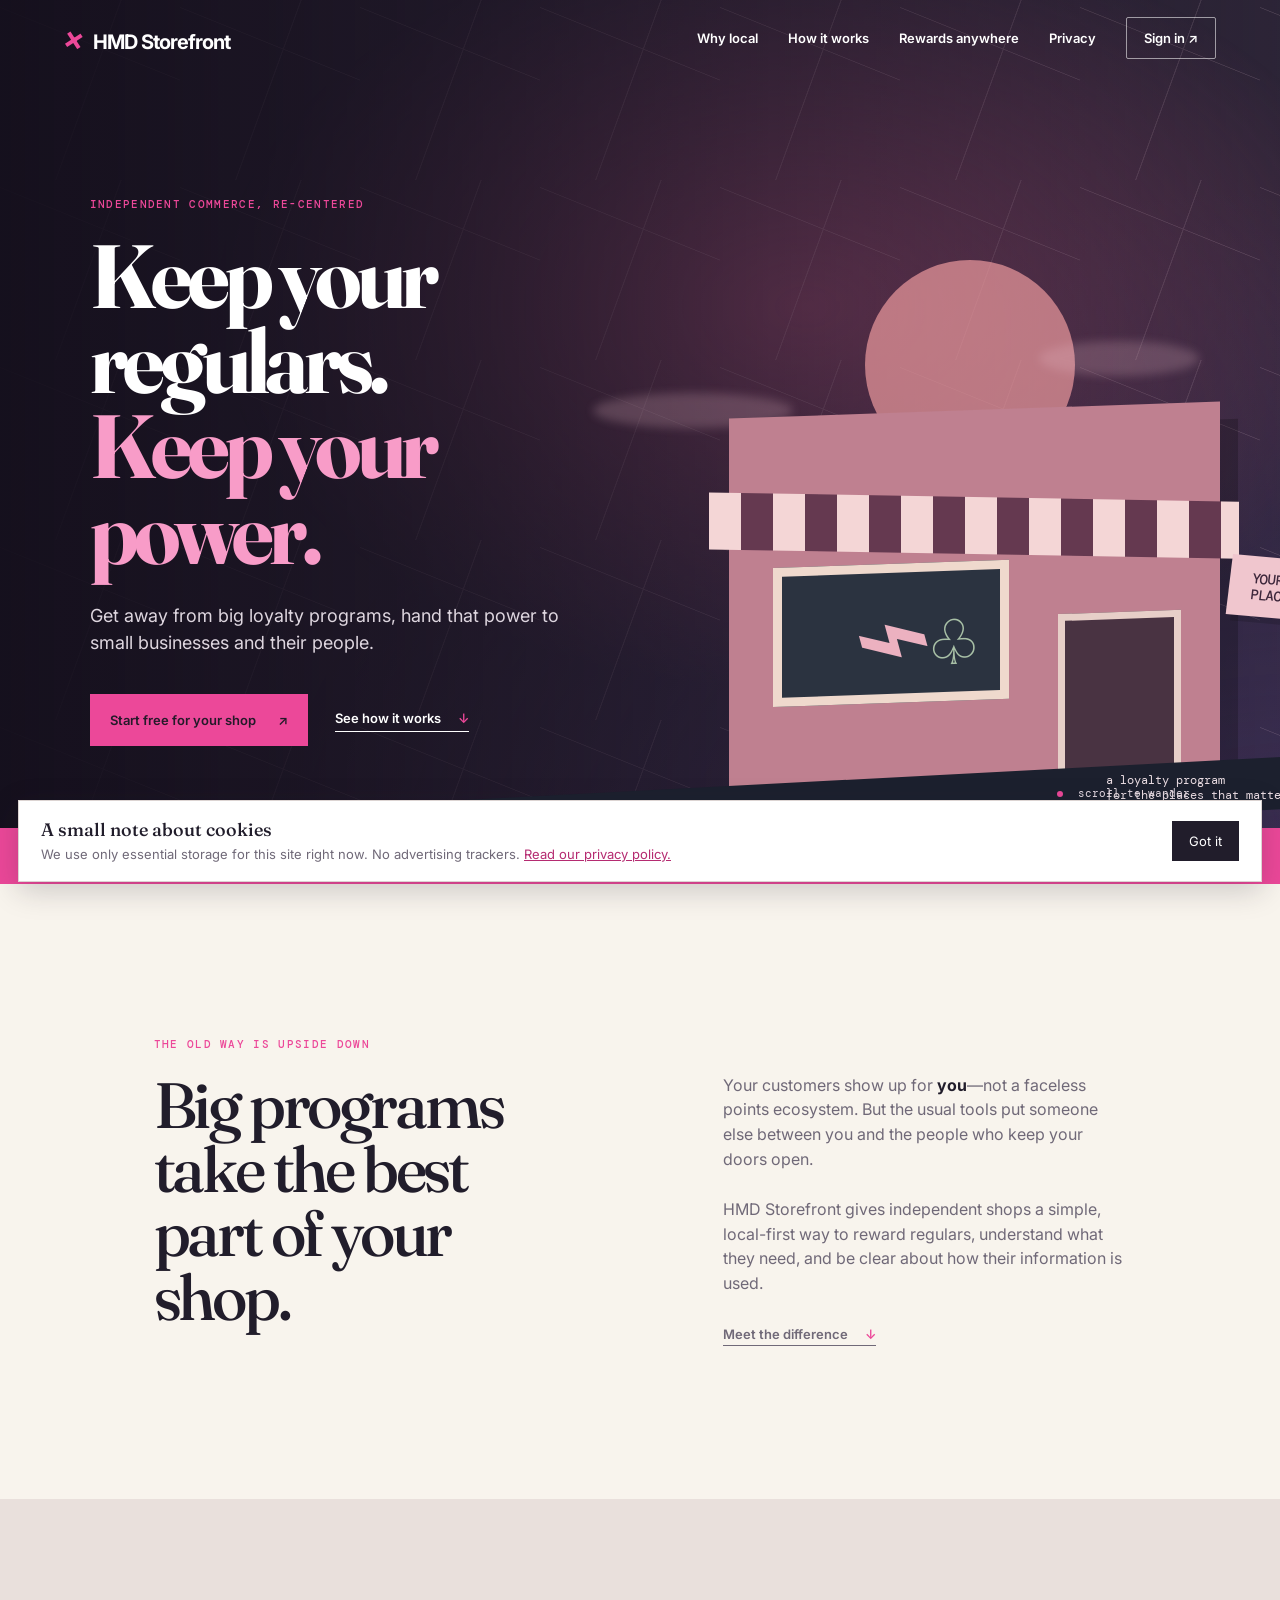
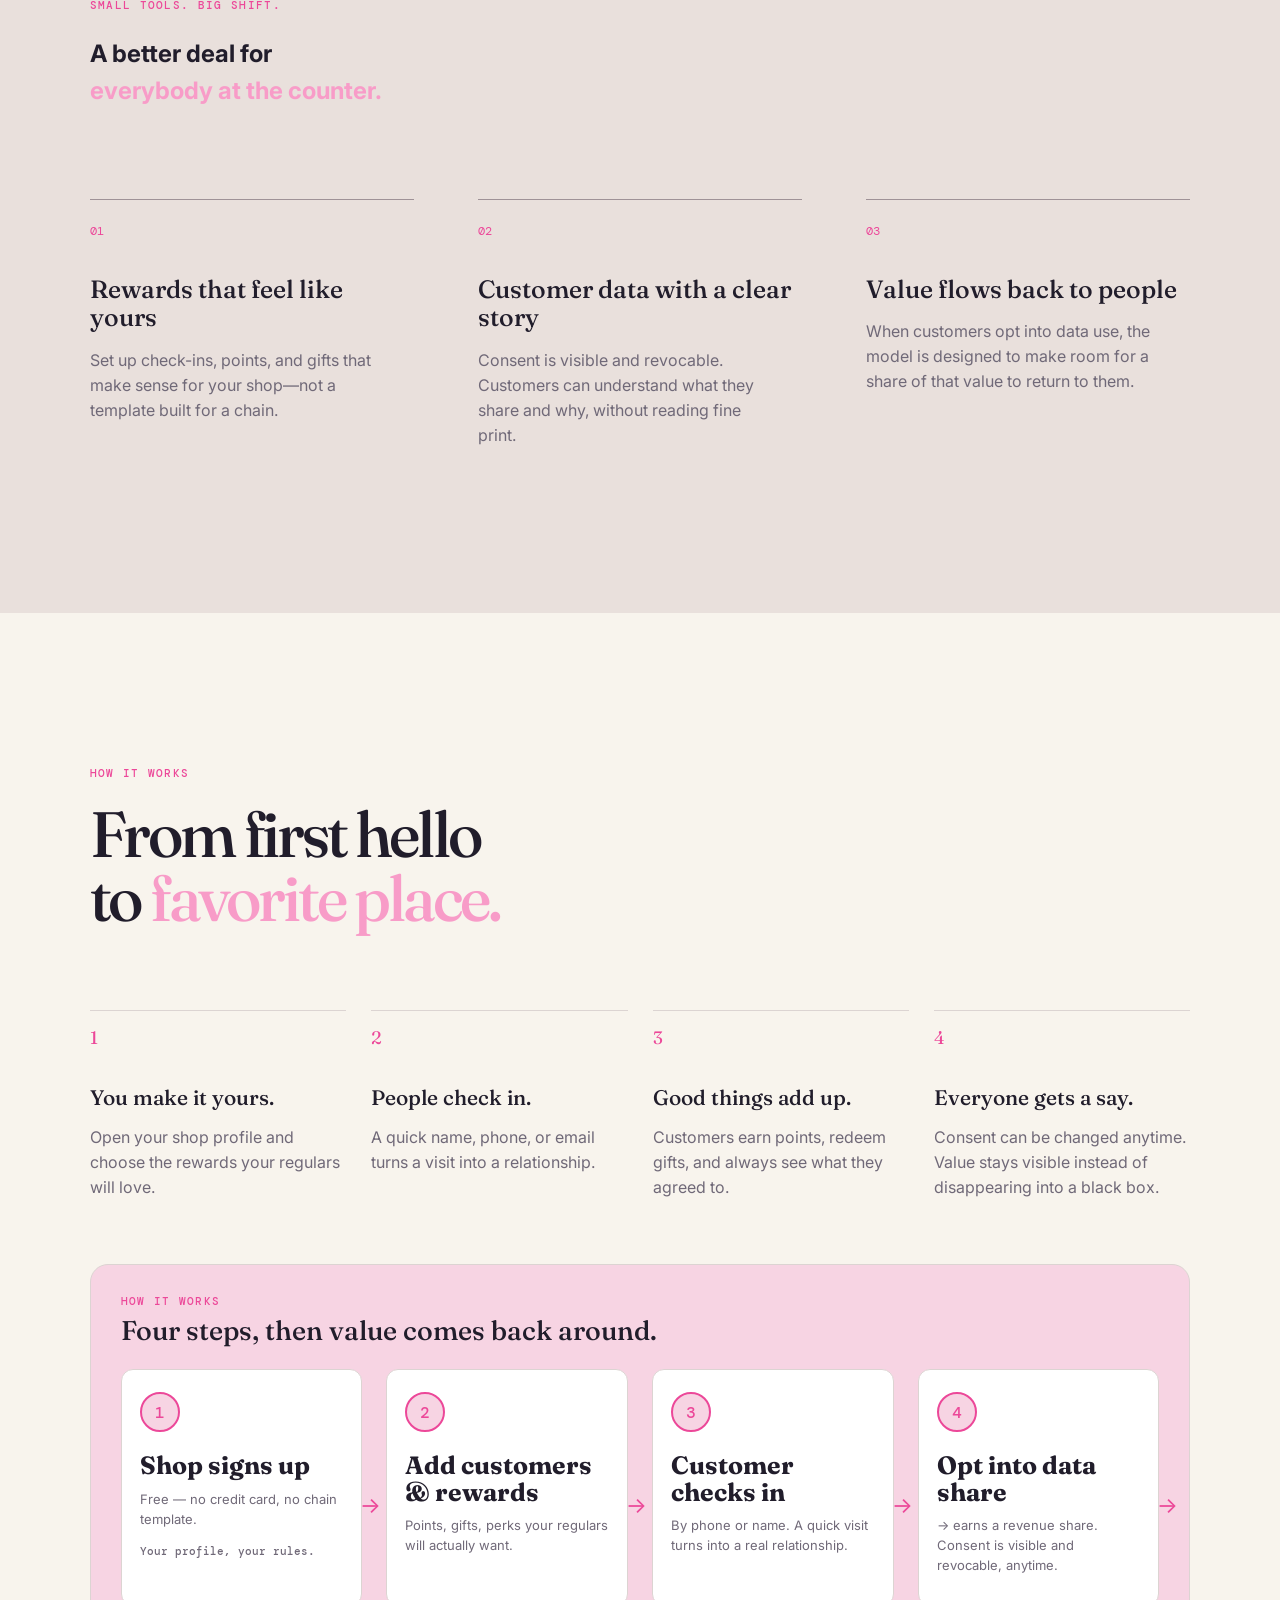
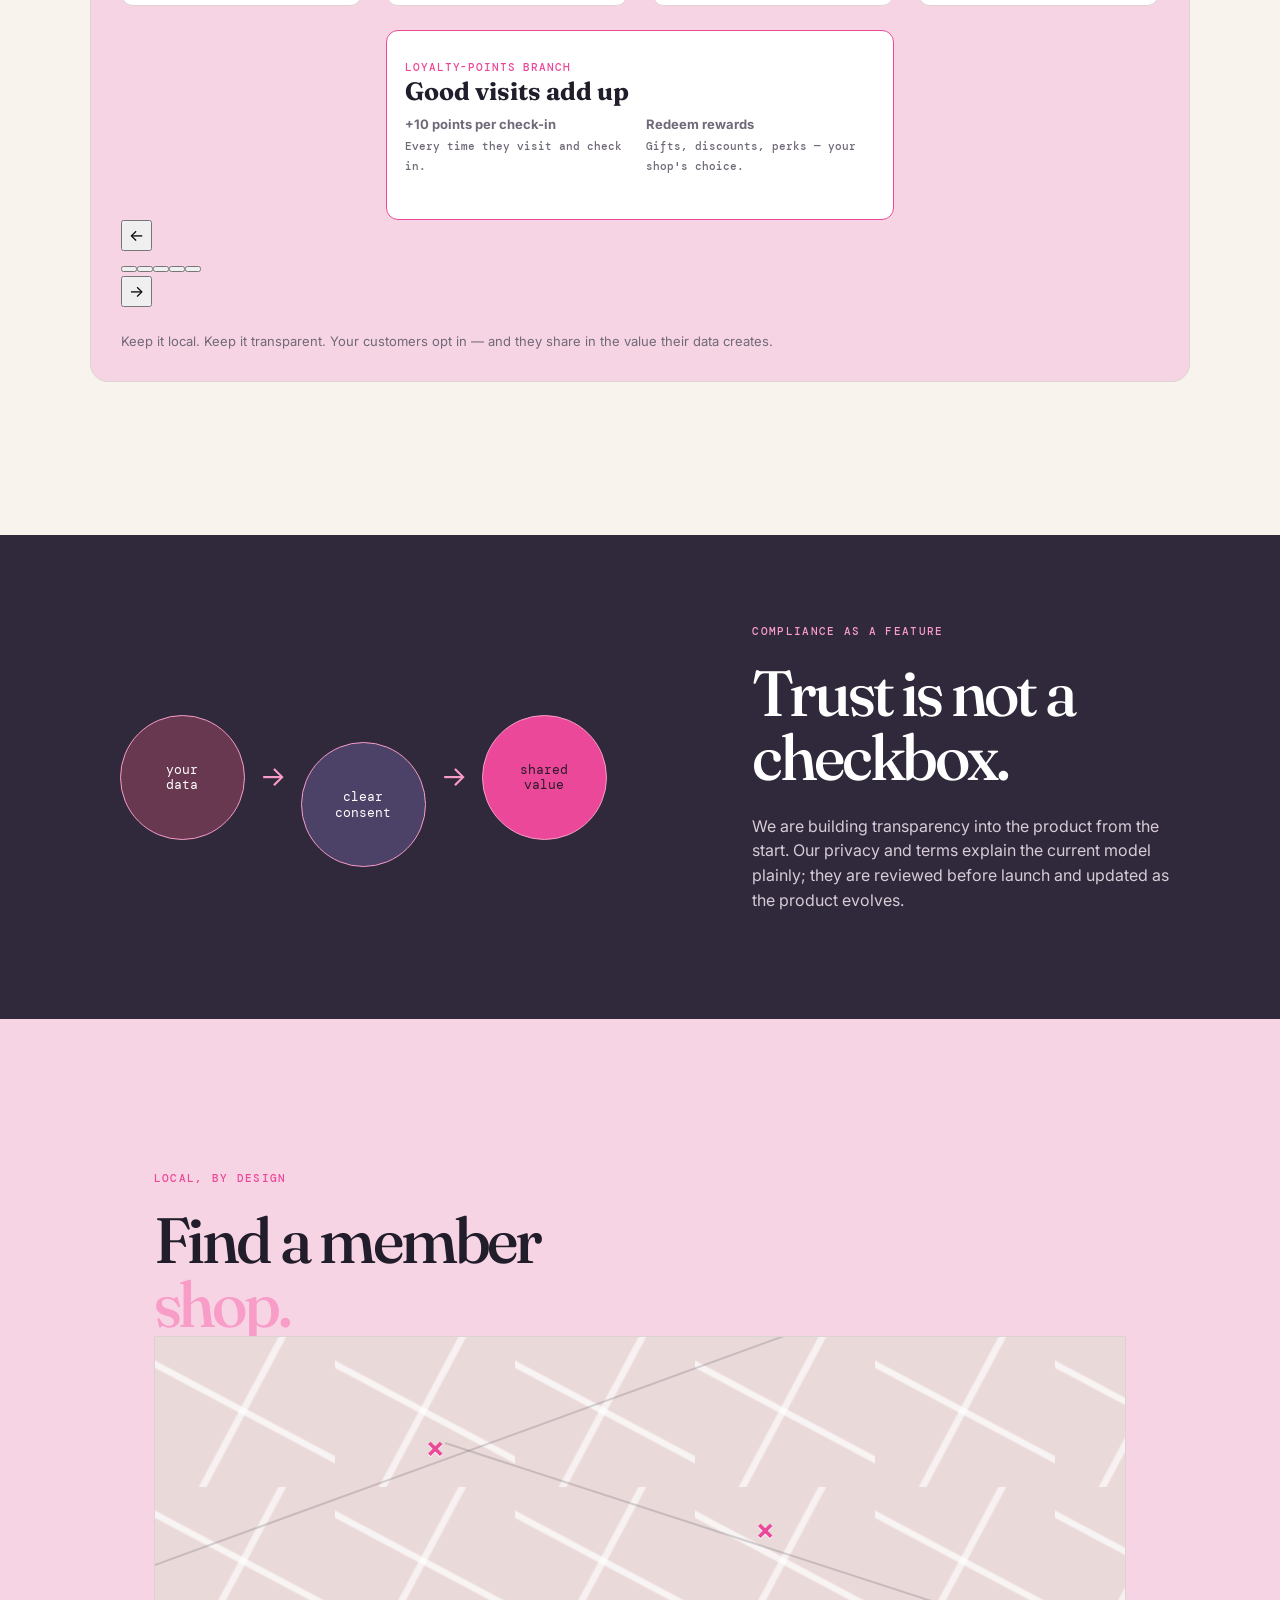
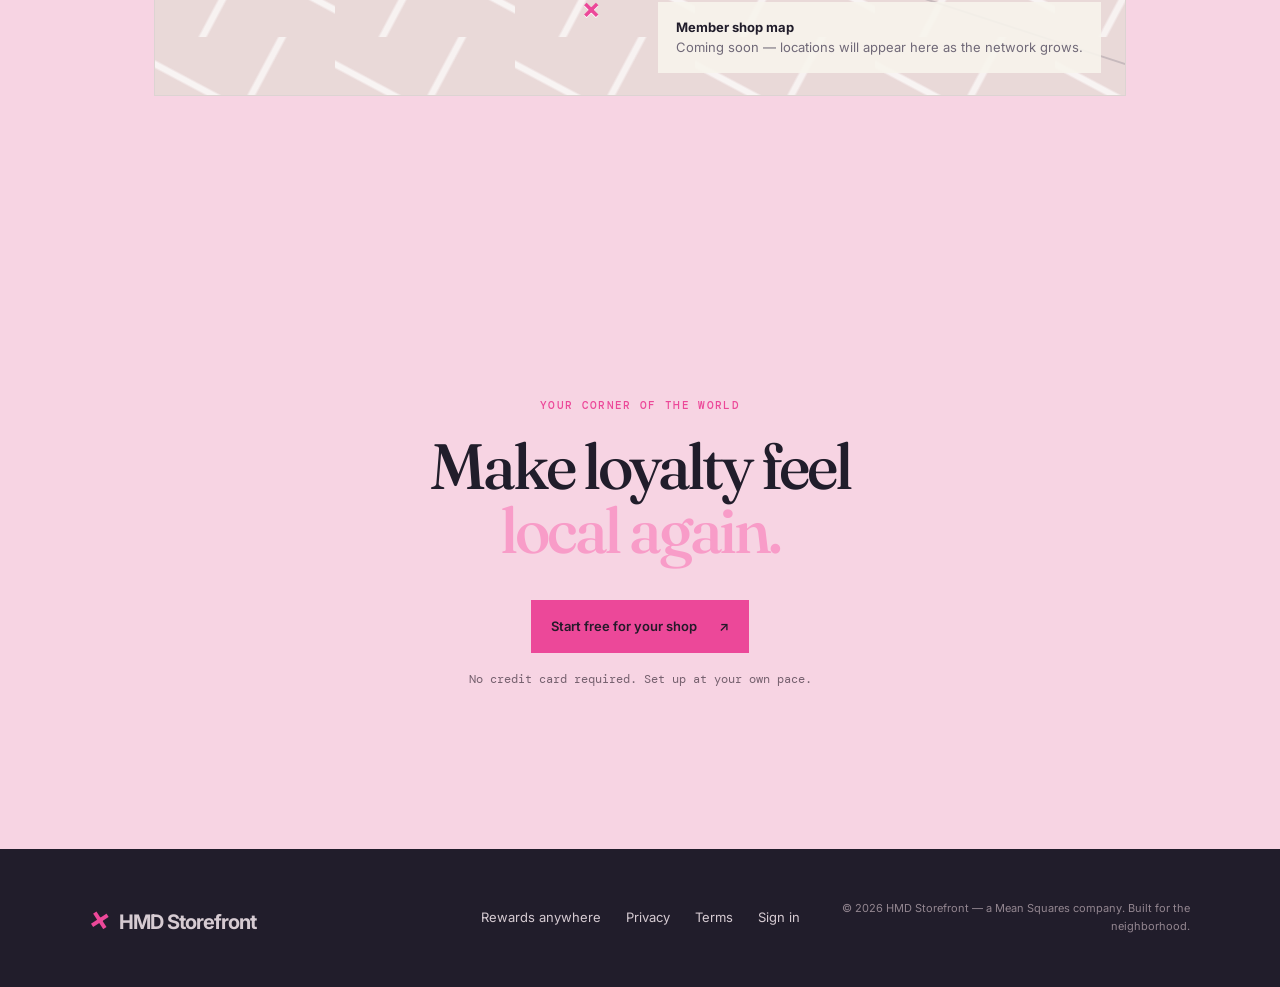
==== commit b25b0245: "feat(frontpage): responsive DOM-text diagrams" ====
--- a/index.html
+++ b/index.html
@@ -7,12 +7,12 @@
   <meta property="og:type" content="website">
   <meta property="og:title" content="HMD Storefront — loyalty that stays local">
   <meta property="og:description" content="A local-first loyalty program for independent shops and the people who keep them going.">
-  <meta property="og:url" content="https://themeansquares.com/">
+  <meta property="og:url" content="https://marketing.holdmydata.store/">
   <meta property="og:site_name" content="HMD Storefront">
   <meta name="twitter:card" content="summary">
   <meta name="twitter:title" content="HMD Storefront — loyalty that stays local">
   <meta name="twitter:description" content="A local-first loyalty program for independent shops.">
-  <link rel="canonical" href="https://themeansquares.com/">
+  <link rel="canonical" href="https://marketing.holdmydata.store/">
   <title>HMD Storefront — loyalty that stays local</title>
   <link rel="preconnect" href="https://fonts.googleapis.com">
   <link rel="preconnect" href="https://fonts.gstatic.com" crossorigin>
@@ -31,13 +31,13 @@
     <section class="proof strip"><span>Built for the neighborhood</span><span class="scribble">✳</span><span>Open, local, transparent</span><span class="scribble">✳</span><span>Your customers, your relationship</span></section>
     <section class="section split" id="why"><div><p class="eyebrow">The old way is upside down</p><h2>Big programs take the best part of your shop.</h2></div><div class="copy"><p>Your customers show up for <strong>you</strong>—not a faceless points ecosystem. But the usual tools put someone else between you and the people who keep your doors open.</p><p>HMD Storefront gives independent shops a simple, local-first way to reward regulars, understand what they need, and be clear about how their information is used.</p><a class="text-link" href="#features">Meet the difference <span>↓</span></a></div></section>
     <section class="feature-section" id="features"><div class="section-intro"><p class="eyebrow">Small tools. Big shift.</p><h2>A better deal for<br><em>everybody at the counter.</em></h2></div><div class="feature-grid"><article><span class="feature-num">01</span><h3>Rewards that feel like yours</h3><p>Set up check-ins, points, and gifts that make sense for your shop—not a template built for a chain.</p></article><article><span class="feature-num">02</span><h3>Customer data with a clear story</h3><p>Consent is visible and revocable. Customers can understand what they share and why, without reading fine print.</p></article><article><span class="feature-num">03</span><h3>Value flows back to people</h3><p>When customers opt into data use, the model is designed to make room for a share of that value to return to them.</p></article></div></section>
-    <section class="section how" id="how"><div class="section-intro"><p class="eyebrow">How it works</p><h2>From first hello<br>to <em>favorite place.</em></h2></div><div class="steps"><div class="step"><b>1</b><h3>You make it yours.</h3><p>Open your shop profile and choose the rewards your regulars will love.</p></div><div class="step"><b>2</b><h3>People check in.</h3><p>A quick name, phone, or email turns a visit into a relationship.</p></div><div class="step"><b>3</b><h3>Good things add up.</h3><p>Customers earn points, redeem gifts, and always see what they agreed to.</p></div><div class="step"><b>4</b><h3>Everyone gets a say.</h3><p>Consent can be changed anytime. Value stays visible instead of disappearing into a black box.</p></div></div><figure class="diagram-card"><img src="diagrams/how-it-works.svg" alt="How it works: a shop signs up, adds customers and rewards, customers check in by phone or name and opt into data sharing, earning a share of data revenue and loyalty points."></figure></section>
+    <section class="section how" id="how"><div class="section-intro"><p class="eyebrow">How it works</p><h2>From first hello<br>to <em>favorite place.</em></h2></div><div class="steps"><div class="step"><b>1</b><h3>You make it yours.</h3><p>Open your shop profile and choose the rewards your regulars will love.</p></div><div class="step"><b>2</b><h3>People check in.</h3><p>A quick name, phone, or email turns a visit into a relationship.</p></div><div class="step"><b>3</b><h3>Good things add up.</h3><p>Customers earn points, redeem gifts, and always see what they agreed to.</p></div><div class="step"><b>4</b><h3>Everyone gets a say.</h3><p>Consent can be changed anytime. Value stays visible instead of disappearing into a black box.</p></div></div><div class="diagram-stage" data-diagram aria-label="How it works: a shop signs up, adds customers and rewards, customers check in by phone or name and opt into data sharing, earning a share of data revenue and loyalty points."><span class="diagram-ink-layer layer" data-speed=".12" aria-hidden="true"></span><div class="diagram-heading"><p class="eyebrow">How it works</p><p>Four steps, then value comes back around.</p></div><div class="diagram-carousel"><article class="diagram-panel" data-speed=".08"><b>1</b><h3>Shop signs up</h3><p>Free — no credit card, no chain template.</p><small>Your profile, your rules.</small></article><article class="diagram-panel" data-speed=".12"><b>2</b><h3>Add customers &amp; rewards</h3><p>Points, gifts, perks your regulars will actually want.</p></article><article class="diagram-panel" data-speed=".16"><b>3</b><h3>Customer checks in</h3><p>By phone or name. A quick visit turns into a real relationship.</p></article><article class="diagram-panel" data-speed=".2"><b>4</b><h3>Opt into data share</h3><p>→ earns a revenue share. Consent is visible and revocable, anytime.</p></article><article class="diagram-panel branch-panel" data-speed=".24"><span class="branch-label">LOYALTY-POINTS BRANCH</span><h3>Good visits add up</h3><div><p><strong>+10 points per check-in</strong><br><small>Every time they visit and check in.</small></p><p><strong>Redeem rewards</strong><br><small>Gifts, discounts, perks — your shop's choice.</small></p></div></article></div><div class="diagram-controls"><button type="button" data-carousel-prev aria-label="Previous how it works step">←</button><div class="diagram-dots" role="tablist" aria-label="How it works steps"></div><button type="button" data-carousel-next aria-label="Next how it works step">→</button></div><p class="diagram-caption">Keep it local. Keep it transparent. Your customers opt in — and they share in the value their data creates.</p></div></section>
     <section class="share-band"><div class="share-graphic"><span class="circle c1">your<br>data</span><span class="arrow">→</span><span class="circle c2">clear<br>consent</span><span class="arrow">→</span><span class="circle c3">shared<br>value</span></div><div><p class="eyebrow">Compliance as a feature</p><h2>Trust is not a checkbox.</h2><p>We are building transparency into the product from the start. Our privacy and terms explain the current model plainly; they are reviewed before launch and updated as the product evolves.</p></div></section>
     <section class="map-section section" id="shops"><div class="section-intro"><p class="eyebrow">Local, by design</p><h2>Find a member<br><em>shop.</em></h2></div><div class="map-placeholder" role="img" aria-label="Placeholder map showing local member shop pins"><span class="map-line line-a"></span><span class="map-line line-b"></span><span class="map-pin pin-a">×</span><span class="map-pin pin-b">×</span><span class="map-pin pin-c">×</span><div class="map-label"><strong>Member shop map</strong><br>Coming soon — locations will appear here as the network grows.</div></div></section>
     <section class="cta"><p class="eyebrow">Your corner of the world</p><h2>Make loyalty feel<br><em>local again.</em></h2><a class="button button-pink" href="signin.html?role=owner">Start free for your shop <span>↗</span></a><p class="fine">No credit card required. Set up at your own pace.</p></section>
   </main>
   <footer><a class="wordmark" href="index.html"><span class="mark">×</span> HMD Storefront</a><div><a href="rewards.html">Rewards anywhere</a><a href="privacy.html">Privacy</a><a href="terms.html">Terms</a><a href="signin.html">Sign in</a></div><small>© 2026 HMD Storefront — a Mean Squares company. Built for the neighborhood.</small></footer>
   <div class="cookie" id="cookie" role="dialog" aria-label="Cookie preferences"><div><strong>A small note about cookies</strong><p>We use only essential storage for this site right now. No advertising trackers. <a href="privacy.html">Read our privacy policy.</a></p></div><button id="cookieAccept">Got it</button></div>
-  <script type="application/ld+json">{"@context":"https://schema.org","@graph":[{"@type":"Organization","@id":"https://themeansquares.com/#organization","name":"HMD Storefront","url":"https://themeansquares.com/","description":"A local-first loyalty platform for independent shops."},{"@type":"Product","name":"HMD Storefront loyalty platform","brand":{"@type":"Brand","name":"HMD Storefront"},"description":"Transparent loyalty tools for independent shops and their customers."},{"@type":"FAQPage","mainEntity":[{"@type":"Question","name":"What is HMD Storefront?","acceptedAnswer":{"@type":"Answer","text":"HMD Storefront is a local-first loyalty platform that helps independent shops reward regulars and keep customer relationships clear."}},{"@type":"Question","name":"Can customers use points at more than one shop?","acceptedAnswer":{"@type":"Answer","text":"The planned network lets eligible customers earn and use points across participating member shops, subject to each shop's published rewards terms."}}]}</script>
+  <script type="application/ld+json">{"@context":"https://schema.org","@graph":[{"@type":"Organization","@id":"https://marketing.holdmydata.store/#organization","name":"HMD Storefront","url":"https://marketing.holdmydata.store/","description":"A local-first loyalty platform for independent shops."},{"@type":"Product","name":"HMD Storefront loyalty platform","brand":{"@type":"Brand","name":"HMD Storefront"},"description":"Transparent loyalty tools for independent shops and their customers."},{"@type":"FAQPage","mainEntity":[{"@type":"Question","name":"What is HMD Storefront?","acceptedAnswer":{"@type":"Answer","text":"HMD Storefront is a local-first loyalty platform that helps independent shops reward regulars and keep customer relationships clear."}},{"@type":"Question","name":"Can customers use points at more than one shop?","acceptedAnswer":{"@type":"Answer","text":"The planned network lets eligible customers earn and use points across participating member shops, subject to each shop's published rewards terms."}}]}</script>
   <script src="script.js"></script>
 </body></html>
--- a/styles.css
+++ b/styles.css
@@ -1,4 +1,4 @@
-:root{--ink:#211d2b;--muted:#706978;--paper:#f8f4ed;--pink:#ec4899;--blush:#f7d4e3;--line:#dcd4d2;--serif:'Fraunces',Georgia,serif;--sans:'Inter',Arial,sans-serif;--mono:'DM Mono',monospace}*{box-sizing:border-box}html{scroll-behavior:smooth}body{margin:0;color:var(--ink);background:var(--paper);font:16px/1.55 var(--sans)}a{color:inherit;text-decoration:none}button{font:inherit}.site-header{height:76px;padding:0 clamp(22px,5vw,76px);display:flex;align-items:center;justify-content:space-between;position:absolute;z-index:10;top:0;width:100%;color:#fff}.wordmark{font-weight:700;letter-spacing:-.05em;font-size:20px}.mark{color:var(--pink);font-size:31px;display:inline-block;transform:rotate(12deg);margin-right:6px}.site-header nav{display:flex;align-items:center;gap:30px;font-size:13px;font-weight:600}.nav-cta{border:1px solid rgba(255,255,255,.55);padding:10px 17px;border-radius:2px}.menu{display:none;background:none;border:0;color:#fff;font-size:22px}.hero{min-height:720px;height:92vh;position:relative;overflow:hidden;background:#30283b;color:#fff}.hero:after{content:'';position:absolute;inset:0;background:linear-gradient(90deg,rgba(20,15,28,.95) 0%,rgba(25,18,32,.62) 47%,rgba(25,18,32,.15));pointer-events:none}.layer{will-change:transform}.hero-wash{position:absolute;inset:-15%;background:radial-gradient(ellipse at 60% 40%,#9a4b72 0,transparent 42%),radial-gradient(ellipse at 90% 100%,#483869 0,transparent 50%);opacity:.8}.hero-grid{position:absolute;inset:0;opacity:.15;background-image:linear-gradient(110deg,transparent 0 49%,#f7d4e3 49.2% 49.5%,transparent 49.7%),linear-gradient(22deg,transparent 0 68%,#f7d4e3 68.2% 68.4%,transparent 68.6%);background-size:180px 180px}.hero-copy{position:relative;z-index:3;padding:clamp(150px,22vh,220px) 7vw 60px;max-width:750px}.eyebrow{font:500 11px/1.2 var(--mono);text-transform:uppercase;letter-spacing:.12em;color:var(--pink);margin:0 0 22px}.hero h1{font:700 clamp(52px,7vw,100px)/.95 var(--serif);letter-spacing:-.055em;margin:0 0 28px}.hero h1 em,h2 em{font-style:normal;color:#f89cc8}.hero-text{font-size:18px;line-height:1.5;max-width:470px;color:#ded6df}.hero-actions{display:flex;align-items:center;gap:27px;margin-top:38px}.button{display:inline-flex;gap:22px;align-items:center;padding:15px 19px;font-weight:600;font-size:13px;border:1px solid var(--pink);transition:.2s}.button-pink{background:var(--pink);color:#241a29}.button:hover{transform:translateY(-2px);box-shadow:4px 4px 0 #241a29}.text-link{font-weight:600;font-size:13px;border-bottom:1px solid currentColor;padding-bottom:3px}.text-link span{margin-left:14px;color:var(--pink)}.shop-scene{position:absolute;z-index:2;right:-3%;bottom:0;width:59%;height:70%;}.sun{position:absolute;width:210px;height:210px;border-radius:50%;background:#ed9b9f;top:2%;left:40%;opacity:.7}.cloud{position:absolute;border-radius:50%;background:#e8bcc8;opacity:.22;width:200px;height:35px;top:25%;left:4%;filter:blur(5px)}.cloud-two{top:16%;left:63%;width:160px}.building{position:absolute;width:min(500px,65%);height:65%;bottom:7%;left:22%;background:#bf8090;transform:skewY(-2deg);box-shadow:18px 18px 0 rgba(0,0,0,.2)}.awning{height:15%;position:absolute;top:23%;left:-4%;width:108%;background:repeating-linear-gradient(90deg,#f4d6d6 0 32px,#653950 32px 64px);transform:skewY(3deg)}.window{position:absolute;top:40%;left:9%;width:48%;height:37%;background:#2b3340;border:9px solid #efd9cd;display:flex;align-items:center;justify-content:center}.cat{font-size:130px;color:#ecb1c0;transform:rotate(-15deg)}.plant{position:absolute;right:8%;bottom:2%;font-size:62px;color:#a8c0a6}.door{position:absolute;right:8%;bottom:0;width:25%;height:45%;background:#493342;border:7px solid #e7cfc8}.sign{position:absolute;right:-19%;top:42%;background:#f0c6ce;color:#3d273b;padding:14px 22px;font:500 14px/1.15 var(--mono);transform:rotate(7deg);box-shadow:5px 6px 0 rgba(0,0,0,.14)}.ground{position:absolute;bottom:0;left:-30%;width:160%;height:9%;background:#1c202e;transform:rotate(-3deg)}.scene-note{position:absolute;right:4%;bottom:2%;z-index:2;color:#eddfe5;font:12px/1.3 var(--mono)}.scroll-cue{position:absolute;z-index:4;bottom:28px;right:7vw;font:11px var(--mono);color:#e7dce4}.scroll-cue span{display:inline-block;width:6px;height:6px;border-radius:50%;background:var(--pink);margin-right:8px}.strip{background:var(--pink);padding:15px 7vw;display:flex;justify-content:space-between;align-items:center;color:#321d2b;font:11px var(--mono);text-transform:uppercase;letter-spacing:.07em}.scribble{font-size:20px}.section{padding:clamp(80px,12vw,160px) 12vw}.split{display:grid;grid-template-columns:1fr 1fr;gap:13vw}.section h2,.share-band h2,.cta h2{font:500 clamp(38px,5vw,68px)/1 var(--serif);letter-spacing:-.05em;margin:0}.copy{max-width:470px;color:var(--muted);padding-top:35px}.copy p{margin:0 0 25px}.copy strong{color:var(--ink)}.feature-section{padding:100px 7vw 150px;background:#e9e0dc}.section-intro{max-width:620px}.feature-grid{display:grid;grid-template-columns:repeat(3,1fr);gap:5vw;margin-top:90px}.feature-grid article{border-top:1px solid #9f9297;padding-top:17px}.feature-num{font:12px var(--mono);color:var(--pink)}h3{font:500 25px/1.15 var(--serif);margin:33px 0 14px}.feature-grid p,.step p,.share-band p{color:var(--muted);max-width:300px}.how{background:#f8f4ed;padding-left:7vw;padding-right:7vw}.steps{display:grid;grid-template-columns:repeat(4,1fr);gap:25px;margin-top:80px}.step{border-top:1px solid var(--line);padding-top:15px}.step b{font:18px var(--serif);color:var(--pink)}.step h3{font-size:21px;margin-top:34px}.share-band{padding:90px 7vw;background:#30283b;color:#fff;display:grid;grid-template-columns:1.25fr 1fr;gap:9vw;align-items:center}.share-band .eyebrow{color:#f89cc8}.share-band h2{margin-bottom:25px}.share-band p{color:#d7ccd6;max-width:430px}.share-graphic{display:flex;align-items:center;justify-content:center;gap:15px}.circle{width:125px;height:125px;border-radius:50%;display:flex;align-items:center;justify-content:center;text-align:center;font:13px/1.2 var(--mono);border:1px solid #f89cc8}.c1{background:#67384f}.c2{background:#4c4167;margin-top:55px}.c3{background:#ec4899;color:#281a28}.arrow{font-size:28px;color:#f89cc8}.cta{text-align:center;padding:150px 20px;background:var(--blush)}.cta h2{margin:0 auto 38px}.cta .fine{font:12px var(--mono);color:#75606e;margin-top:18px}footer{padding:45px 7vw;display:grid;grid-template-columns:1fr 1fr 1fr;align-items:center;background:#211d2b;color:#d6cbd2}footer div{display:flex;justify-content:center;gap:25px;font-size:13px}footer small{text-align:right;font-size:11px;color:#938690}.cookie{position:fixed;z-index:20;bottom:18px;left:18px;right:18px;background:#fff;color:var(--ink);box-shadow:0 8px 30px #211d2b35;border:1px solid var(--line);padding:17px 22px;display:flex;align-items:center;justify-content:space-between;gap:20px;font-size:13px}.cookie strong{font:500 18px var(--serif)}.cookie p{margin:3px 0 0;color:var(--muted)}.cookie a{color:#b52b71;text-decoration:underline}.cookie button{background:var(--ink);color:#fff;border:0;padding:10px 17px;cursor:pointer}.auth-page{min-height:100vh;background:#30283b;color:#fff}.auth-header{padding:30px 7vw}.auth-card{max-width:600px;margin:7vh auto;padding:30px 25px 100px}.auth-card h1{font:500 clamp(45px,7vw,74px)/.98 var(--serif);letter-spacing:-.05em;margin:0 0 22px}.auth-card em{color:#f89cc8;font-style:normal}.auth-copy{color:#d7ccd6;max-width:390px;margin-bottom:42px}.role-links{display:grid;gap:12px}.role-links a{display:flex;justify-content:space-between;align-items:center;border:1px solid #796277;padding:20px 22px;transition:.2s}.role-links a:hover{border-color:var(--pink);background:#493342;transform:translateX(4px)}.role-links strong{font:500 20px var(--serif)}.role-links span{font:12px var(--mono);color:#e4a8c1}.back{font-size:13px;margin-top:40px;color:#e4a8c1}.back a:hover{text-decoration:underline}.legal{max-width:820px;margin:0 auto;padding:100px 25px 140px}.legal h1{font:500 clamp(48px,7vw,82px)/1 var(--serif);letter-spacing:-.05em;margin:0 0 18px}.legal h2{font:500 28px var(--serif);margin:65px 0 12px}.legal p{max-width:680px;color:var(--muted)}.legal-note{font:12px var(--mono);color:#9c6681!important}.legal a{color:#b52b71;text-decoration:underline}@media(max-width:720px){.site-header nav{display:none}.menu{display:block}.hero{min-height:760px}.hero-copy{padding:140px 25px 40px}.hero h1{font-size:55px}.hero-text{font-size:16px}.shop-scene{width:115%;height:45%;right:-24%;bottom:0;opacity:.85}.building{left:23%;height:74%}.scene-note{display:none}.scroll-cue{right:25px}.strip{overflow:hidden;gap:20px;justify-content:flex-start;white-space:nowrap}.strip span:nth-of-type(2),.strip span:nth-of-type(3){display:none}.split,.share-band{grid-template-columns:1fr;gap:35px}.section{padding:85px 25px}.feature-section,.how{padding:85px 25px}.feature-grid,.steps{grid-template-columns:1fr;gap:40px;margin-top:55px}.share-band{padding:75px 25px}.share-graphic{gap:5px;transform:scale(.78);transform-origin:left center;width:125%;margin-bottom:-10px}.cta{padding:100px 25px}.cta h2{font-size:52px}footer{grid-template-columns:1fr;gap:25px;padding:40px 25px}footer div,footer small{text-align:left;justify-content:flex-start}.cookie{align-items:flex-start;flex-direction:column;bottom:0;left:0;right:0}.cookie button{width:100%}}
+:root{--ink:#211d2b;--muted:#706978;--paper:#f8f4ed;--pink:#ec4899;--blush:#f7d4e3;--line:#dcd4d2;--serif:'Fraunces',Georgia,serif;--sans:'Inter',Arial,sans-serif;--mono:'DM Mono',monospace}*{box-sizing:border-box}html{scroll-behavior:smooth}body{margin:0;color:var(--ink);background:var(--paper);font:16px/1.55 var(--sans);overflow-x:hidden}a{color:inherit;text-decoration:none}button{font:inherit}.site-header{height:76px;padding:0 clamp(22px,5vw,76px);display:flex;align-items:center;justify-content:space-between;position:absolute;z-index:10;top:0;width:100%;color:#fff}.wordmark{font-weight:700;letter-spacing:-.05em;font-size:20px}.mark{color:var(--pink);font-size:31px;display:inline-block;transform:rotate(12deg);margin-right:6px}.site-header nav{display:flex;align-items:center;gap:30px;font-size:13px;font-weight:600}.nav-cta{border:1px solid rgba(255,255,255,.55);padding:10px 17px;border-radius:2px}.menu{display:none;background:none;border:0;color:#fff;font-size:22px}.hero{min-height:720px;height:92vh;position:relative;overflow:hidden;background:#30283b;color:#fff}.hero:after{content:'';position:absolute;inset:0;background:linear-gradient(90deg,rgba(20,15,28,.95) 0%,rgba(25,18,32,.62) 47%,rgba(25,18,32,.15));pointer-events:none}.layer{will-change:transform}.hero-wash{position:absolute;inset:-15%;background:radial-gradient(ellipse at 60% 40%,#9a4b72 0,transparent 42%),radial-gradient(ellipse at 90% 100%,#483869 0,transparent 50%);opacity:.8}.hero-grid{position:absolute;inset:0;opacity:.15;background-image:linear-gradient(110deg,transparent 0 49%,#f7d4e3 49.2% 49.5%,transparent 49.7%),linear-gradient(22deg,transparent 0 68%,#f7d4e3 68.2% 68.4%,transparent 68.6%);background-size:180px 180px}.hero-copy{position:relative;z-index:3;padding:clamp(150px,22vh,220px) 7vw 60px;max-width:750px}.eyebrow{font:500 11px/1.2 var(--mono);text-transform:uppercase;letter-spacing:.12em;color:var(--pink);margin:0 0 22px}.hero h1{font:700 clamp(52px,7vw,100px)/.95 var(--serif);letter-spacing:-.055em;margin:0 0 28px}.hero h1 em,h2 em{font-style:normal;color:#f89cc8}.hero-text{font-size:18px;line-height:1.5;max-width:470px;color:#ded6df}.hero-actions{display:flex;align-items:center;gap:27px;margin-top:38px}.button{display:inline-flex;gap:22px;align-items:center;padding:15px 19px;font-weight:600;font-size:13px;border:1px solid var(--pink);transition:.2s}.button-pink{background:var(--pink);color:#241a29}.button:hover{transform:translateY(-2px);box-shadow:4px 4px 0 #241a29}.text-link{font-weight:600;font-size:13px;border-bottom:1px solid currentColor;padding-bottom:3px}.text-link span{margin-left:14px;color:var(--pink)}.shop-scene{position:absolute;z-index:2;right:-3%;bottom:0;width:59%;height:70%;}.sun{position:absolute;width:210px;height:210px;border-radius:50%;background:#ed9b9f;top:2%;left:40%;opacity:.7}.cloud{position:absolute;border-radius:50%;background:#e8bcc8;opacity:.22;width:200px;height:35px;top:25%;left:4%;filter:blur(5px)}.cloud-two{top:16%;left:63%;width:160px}.building{position:absolute;width:min(500px,65%);height:65%;bottom:7%;left:22%;background:#bf8090;transform:skewY(-2deg);box-shadow:18px 18px 0 rgba(0,0,0,.2)}.awning{height:15%;position:absolute;top:23%;left:-4%;width:108%;background:repeating-linear-gradient(90deg,#f4d6d6 0 32px,#653950 32px 64px);transform:skewY(3deg)}.window{position:absolute;top:40%;left:9%;width:48%;height:37%;background:#2b3340;border:9px solid #efd9cd;display:flex;align-items:center;justify-content:center}.cat{font-size:130px;color:#ecb1c0;transform:rotate(-15deg)}.plant{position:absolute;right:8%;bottom:2%;font-size:62px;color:#a8c0a6}.door{position:absolute;right:8%;bottom:0;width:25%;height:45%;background:#493342;border:7px solid #e7cfc8}.sign{position:absolute;right:-19%;top:42%;background:#f0c6ce;color:#3d273b;padding:14px 22px;font:500 14px/1.15 var(--mono);transform:rotate(7deg);box-shadow:5px 6px 0 rgba(0,0,0,.14)}.ground{position:absolute;bottom:0;left:-30%;width:160%;height:9%;background:#1c202e;transform:rotate(-3deg)}.scene-note{position:absolute;right:4%;bottom:2%;z-index:2;color:#eddfe5;font:12px/1.3 var(--mono)}.scroll-cue{position:absolute;z-index:4;bottom:28px;right:7vw;font:11px var(--mono);color:#e7dce4}.scroll-cue span{display:inline-block;width:6px;height:6px;border-radius:50%;background:var(--pink);margin-right:8px}.strip{background:var(--pink);padding:15px 7vw;display:flex;justify-content:space-between;align-items:center;color:#321d2b;font:11px var(--mono);text-transform:uppercase;letter-spacing:.07em}.scribble{font-size:20px}.section{padding:clamp(80px,12vw,160px) 12vw}.split{display:grid;grid-template-columns:1fr 1fr;gap:13vw}.section h2,.share-band h2,.cta h2{font:500 clamp(38px,5vw,68px)/1 var(--serif);letter-spacing:-.05em;margin:0}.copy{max-width:470px;color:var(--muted);padding-top:35px}.copy p{margin:0 0 25px}.copy strong{color:var(--ink)}.feature-section{padding:100px 7vw 150px;background:#e9e0dc}.section-intro{max-width:620px}.feature-grid{display:grid;grid-template-columns:repeat(3,1fr);gap:5vw;margin-top:90px}.feature-grid article{border-top:1px solid #9f9297;padding-top:17px}.feature-num{font:12px var(--mono);color:var(--pink)}h3{font:500 25px/1.15 var(--serif);margin:33px 0 14px}.feature-grid p,.step p,.share-band p{color:var(--muted);max-width:300px}.how{background:#f8f4ed;padding-left:7vw;padding-right:7vw}.steps{display:grid;grid-template-columns:repeat(4,1fr);gap:25px;margin-top:80px}.step{border-top:1px solid var(--line);padding-top:15px}.step b{font:18px var(--serif);color:var(--pink)}.step h3{font-size:21px;margin-top:34px}.share-band{padding:90px 7vw;background:#30283b;color:#fff;display:grid;grid-template-columns:1.25fr 1fr;gap:9vw;align-items:center}.share-band .eyebrow{color:#f89cc8}.share-band h2{margin-bottom:25px}.share-band p{color:#d7ccd6;max-width:430px}.share-graphic{display:flex;align-items:center;justify-content:center;gap:15px}.circle{width:125px;height:125px;border-radius:50%;display:flex;align-items:center;justify-content:center;text-align:center;font:13px/1.2 var(--mono);border:1px solid #f89cc8}.c1{background:#67384f}.c2{background:#4c4167;margin-top:55px}.c3{background:#ec4899;color:#281a28}.arrow{font-size:28px;color:#f89cc8}.cta{text-align:center;padding:150px 20px;background:var(--blush)}.cta h2{margin:0 auto 38px}.cta .fine{font:12px var(--mono);color:#75606e;margin-top:18px}footer{padding:45px 7vw;display:grid;grid-template-columns:1fr 1fr 1fr;align-items:center;background:#211d2b;color:#d6cbd2}footer div{display:flex;justify-content:center;gap:25px;font-size:13px}footer small{text-align:right;font-size:11px;color:#938690}.cookie{position:fixed;z-index:20;bottom:18px;left:18px;right:18px;background:#fff;color:var(--ink);box-shadow:0 8px 30px #211d2b35;border:1px solid var(--line);padding:17px 22px;display:flex;align-items:center;justify-content:space-between;gap:20px;font-size:13px}.cookie strong{font:500 18px var(--serif)}.cookie p{margin:3px 0 0;color:var(--muted)}.cookie a{color:#b52b71;text-decoration:underline}.cookie button{background:var(--ink);color:#fff;border:0;padding:10px 17px;cursor:pointer}.auth-page{min-height:100vh;background:#30283b;color:#fff}.auth-header{padding:30px 7vw}.auth-card{max-width:600px;margin:7vh auto;padding:30px 25px 100px}.auth-card h1{font:500 clamp(45px,7vw,74px)/.98 var(--serif);letter-spacing:-.05em;margin:0 0 22px}.auth-card em{color:#f89cc8;font-style:normal}.auth-copy{color:#d7ccd6;max-width:390px;margin-bottom:42px}.role-links{display:grid;gap:12px}.role-links a{display:flex;justify-content:space-between;align-items:center;border:1px solid #796277;padding:20px 22px;transition:.2s}.role-links a:hover{border-color:var(--pink);background:#493342;transform:translateX(4px)}.role-links strong{font:500 20px var(--serif)}.role-links span{font:12px var(--mono);color:#e4a8c1}.back{font-size:13px;margin-top:40px;color:#e4a8c1}.back a:hover{text-decoration:underline}.legal{max-width:820px;margin:0 auto;padding:100px 25px 140px}.legal h1{font:500 clamp(48px,7vw,82px)/1 var(--serif);letter-spacing:-.05em;margin:0 0 18px}.legal h2{font:500 28px var(--serif);margin:65px 0 12px}.legal p{max-width:680px;color:var(--muted)}.legal-note{font:12px var(--mono);color:#9c6681!important}.legal a{color:#b52b71;text-decoration:underline}@media(max-width:720px){.site-header nav{display:none}.menu{display:block}.hero{min-height:760px}.hero-copy{padding:140px 25px 40px}.hero h1{font-size:55px}.hero-text{font-size:16px}.shop-scene{width:115%;height:45%;right:-24%;bottom:0;opacity:.85}.building{left:23%;height:74%}.scene-note{display:none}.scroll-cue{right:25px}.strip{overflow:hidden;gap:20px;justify-content:flex-start;white-space:nowrap}.strip span:nth-of-type(2),.strip span:nth-of-type(3){display:none}.split,.share-band{grid-template-columns:1fr;gap:35px}.section{padding:85px 25px}.feature-section,.how{padding:85px 25px}.feature-grid,.steps{grid-template-columns:1fr;gap:40px;margin-top:55px}.share-band{padding:75px 25px}.share-graphic{gap:5px;transform:scale(.78);transform-origin:left center;width:100%;max-width:100%;margin-bottom:-10px}.cta{padding:100px 25px}.cta h2{font-size:52px}footer{grid-template-columns:1fr;gap:25px;padding:40px 25px}footer div,footer small{text-align:left;justify-content:flex-start}.cookie{align-items:flex-start;flex-direction:column;bottom:0;left:0;right:0}.cookie button{width:100%}}
 /* Local discovery map and explainer layouts */
 .map-section{background:var(--blush)}
 .map-placeholder{min-height:360px;position:relative;overflow:hidden;background-color:#e9d9d8;background-image:linear-gradient(28deg,transparent 48%,rgba(255,255,255,.7) 49% 51%,transparent 52%),linear-gradient(118deg,transparent 47%,rgba(255,255,255,.65) 48% 50%,transparent 51%);background-size:180px 150px;border:1px solid var(--line)}
@@ -8,3 +8,11 @@
 .diagram-card{width:min(100%,1180px);margin:48px auto 0;padding:18px;background:var(--blush);border:1px solid var(--line);border-radius:18px;overflow:hidden}
 .diagram-card img{display:block;width:100%;max-width:100%;height:auto;border-radius:12px;margin:0 auto}
 @media(max-width:700px){.reward-explainer{grid-template-columns:1fr}.map-placeholder{min-height:290px}.map-label{right:12px;bottom:12px;max-width:75%}.diagram-card{margin-top:28px;padding:10px;border-radius:14px}.diagram-card img{border-radius:9px}}
+
+.cookie[hidden]{display:none!important}
+
+/* Responsive DOM-text diagram stages */
+.diagram-stage{width:min(100%,1180px);margin:48px auto 0;padding:30px;background:var(--blush);border:1px solid var(--line);border-radius:18px;position:relative;overflow:hidden;animation:diagram-enter .8s ease both;animation-timeline:view();animation-range:entry 0% entry 30%}.diagram-heading{position:relative;z-index:1;margin-bottom:24px}.diagram-heading .eyebrow{margin-bottom:8px}.diagram-heading>p:last-child{font:500 27px/1.1 var(--serif);margin:0}.diagram-heading h2{font:500 27px/1.1 var(--serif);margin:0}.diagram-heading em{color:var(--muted)}.diagram-carousel{display:flex;gap:20px;position:relative;z-index:1}.diagram-panel{background:#fff;border:1.5px solid var(--line);border-radius:12px;padding:22px 18px;min-height:190px;flex:1;position:relative}.diagram-panel>b{display:grid;place-items:center;width:40px;height:40px;border-radius:50%;background:var(--blush);border:2px solid var(--pink);color:var(--pink);font:500 16px var(--mono);margin-bottom:20px}.diagram-panel h3{font:700 25px/1.05 var(--serif);margin:0 0 10px}.diagram-panel p{font-size:13px;color:var(--muted);margin:0 0 8px}.diagram-panel small{font:500 11px/1.4 var(--mono);color:var(--muted)}.diagram-panel:after{content:'→';position:absolute;right:-18px;top:50%;color:var(--pink);font-size:22px}.diagram-panel:last-child:after{display:none}.branch-panel{border-color:var(--pink)}.branch-label,.node-icon{color:var(--pink);font:500 11px var(--mono);letter-spacing:.08em}.branch-panel>div{display:flex;gap:12px}.branch-panel>div p{flex:1}.diagram-caption{color:var(--muted);font-size:13px;margin:24px 0 0}.diagram-caption strong{font:700 18px/1.2 var(--serif);color:var(--ink)}.consent-stage{margin-top:0}.consent-stage .diagram-panel{border:2px solid var(--pink);border-radius:14px;min-height:210px}.consent-stage .diagram-panel>b{margin-bottom:12px}.node-icon{display:block;font-size:22px;margin:4px 0 14px}.phase-panel{border-style:dashed!important;border-color:var(--muted)!important}.phase-panel p{margin-top:14px}.phase-panel strong{color:var(--ink)}@keyframes diagram-enter{from{opacity:.2;transform:translateY(24px)}to{opacity:1;transform:translateY(0)}}
+@media(max-width:720px){.diagram-stage{margin-top:28px;padding:22px 0 18px;border-radius:14px}.diagram-heading{padding:0 18px}.diagram-heading>p:last-child,.diagram-heading h2{font-size:27px}.diagram-carousel{overflow-x:auto;scroll-snap-type:x mandatory;-webkit-overflow-scrolling:touch;gap:12px;padding:4px 18px 12px;scrollbar-width:none}.diagram-carousel::-webkit-scrollbar{display:none}.diagram-panel{flex:0 0 calc(100vw - 36px);min-height:225px;padding:24px 20px;scroll-snap-align:start}.diagram-panel h3{font-size:26px}.diagram-panel p{font-size:13.5px;max-width:34ch}.diagram-panel:after{display:none}.branch-panel>div{display:block}.branch-panel>div p{margin-top:16px}.diagram-controls{display:flex;align-items:center;justify-content:space-between;padding:0 18px;margin-top:4px}.diagram-controls button{border:0;background:none;color:var(--pink);font:500 20px var(--mono);padding:8px;cursor:pointer}.diagram-dots{display:flex;gap:7px;align-items:center}.diagram-dots button{width:9px;height:9px;border:1px solid var(--pink);border-radius:50%;padding:0}.diagram-dots button[aria-selected=true]{background:var(--pink)}.diagram-caption{padding:0 18px;margin-top:14px}.consent-stage .diagram-panel{min-height:250px}.consent-stage .diagram-heading h2{font-size:26px}}
+@media(min-width:721px){.how .diagram-carousel{display:grid;grid-template-columns:repeat(4,1fr);gap:24px}.how .diagram-panel:after{right:-20px}.how .branch-panel{grid-column:2 / 4}.consent-stage .diagram-carousel{display:grid;grid-template-columns:repeat(3,1fr);gap:24px}.consent-stage .diagram-panel:nth-child(4){grid-column:1 / 2}.consent-stage .diagram-panel:nth-child(5){grid-column:2 / 3}.consent-stage .phase-panel{grid-column:1 / 4;display:grid;grid-template-columns:1fr 1fr;gap:20px}.consent-stage .phase-panel h3{grid-column:1 / 3}}
+@media(prefers-reduced-motion:reduce){.diagram-stage{animation:none!important;opacity:1!important;transform:none!important}.diagram-carousel{scroll-behavior:auto}}
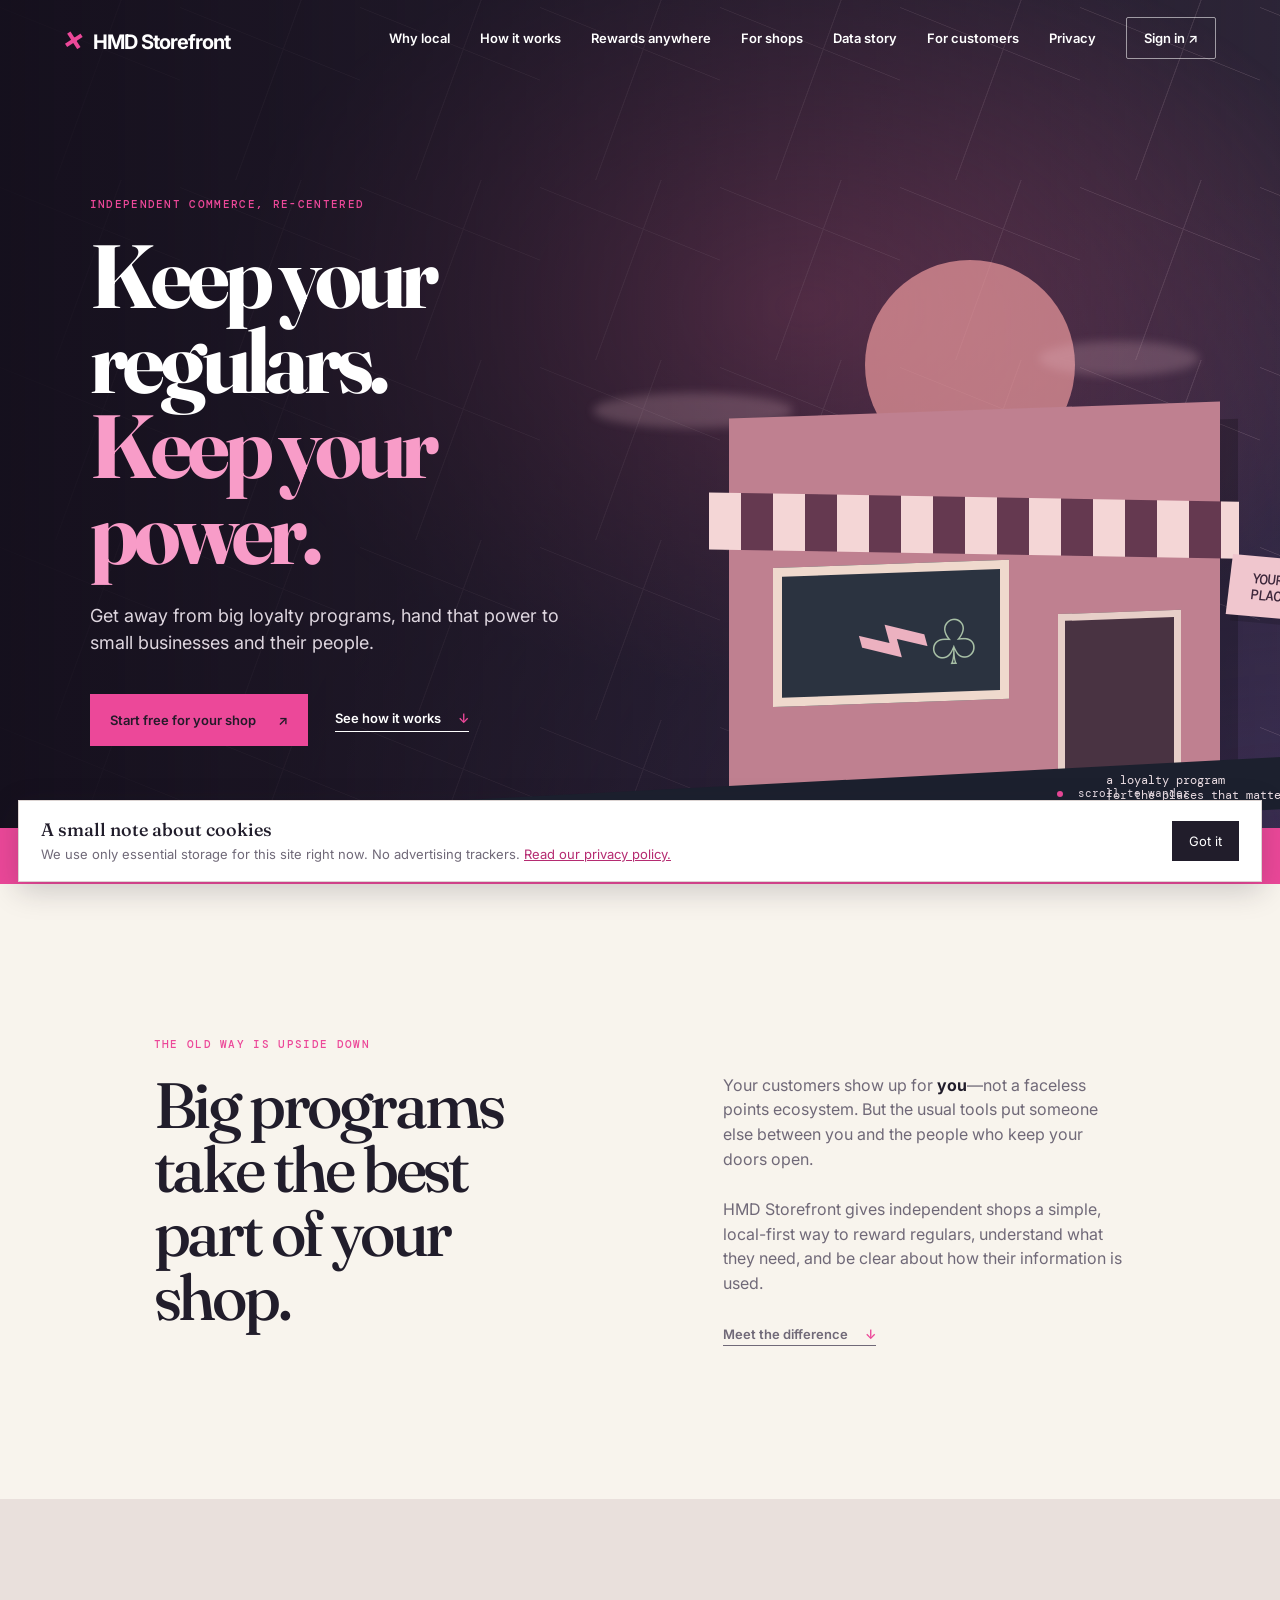
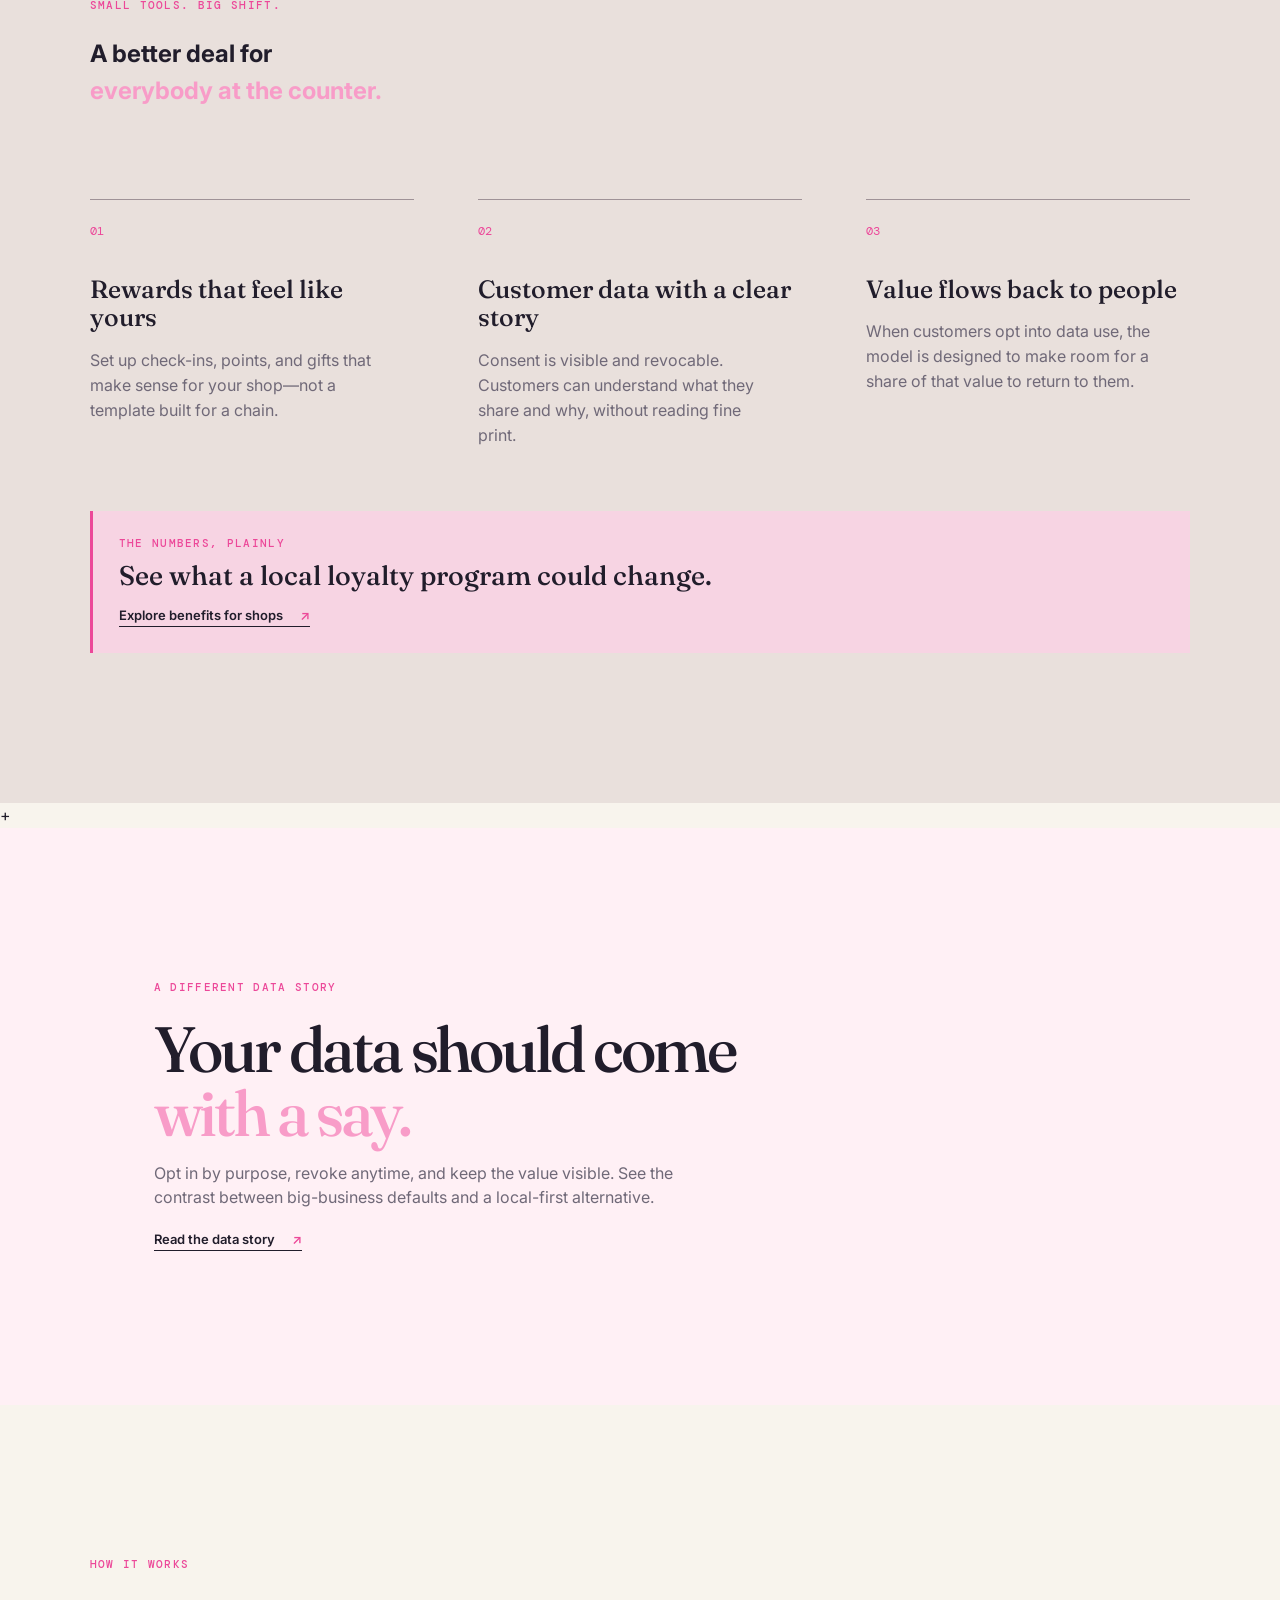
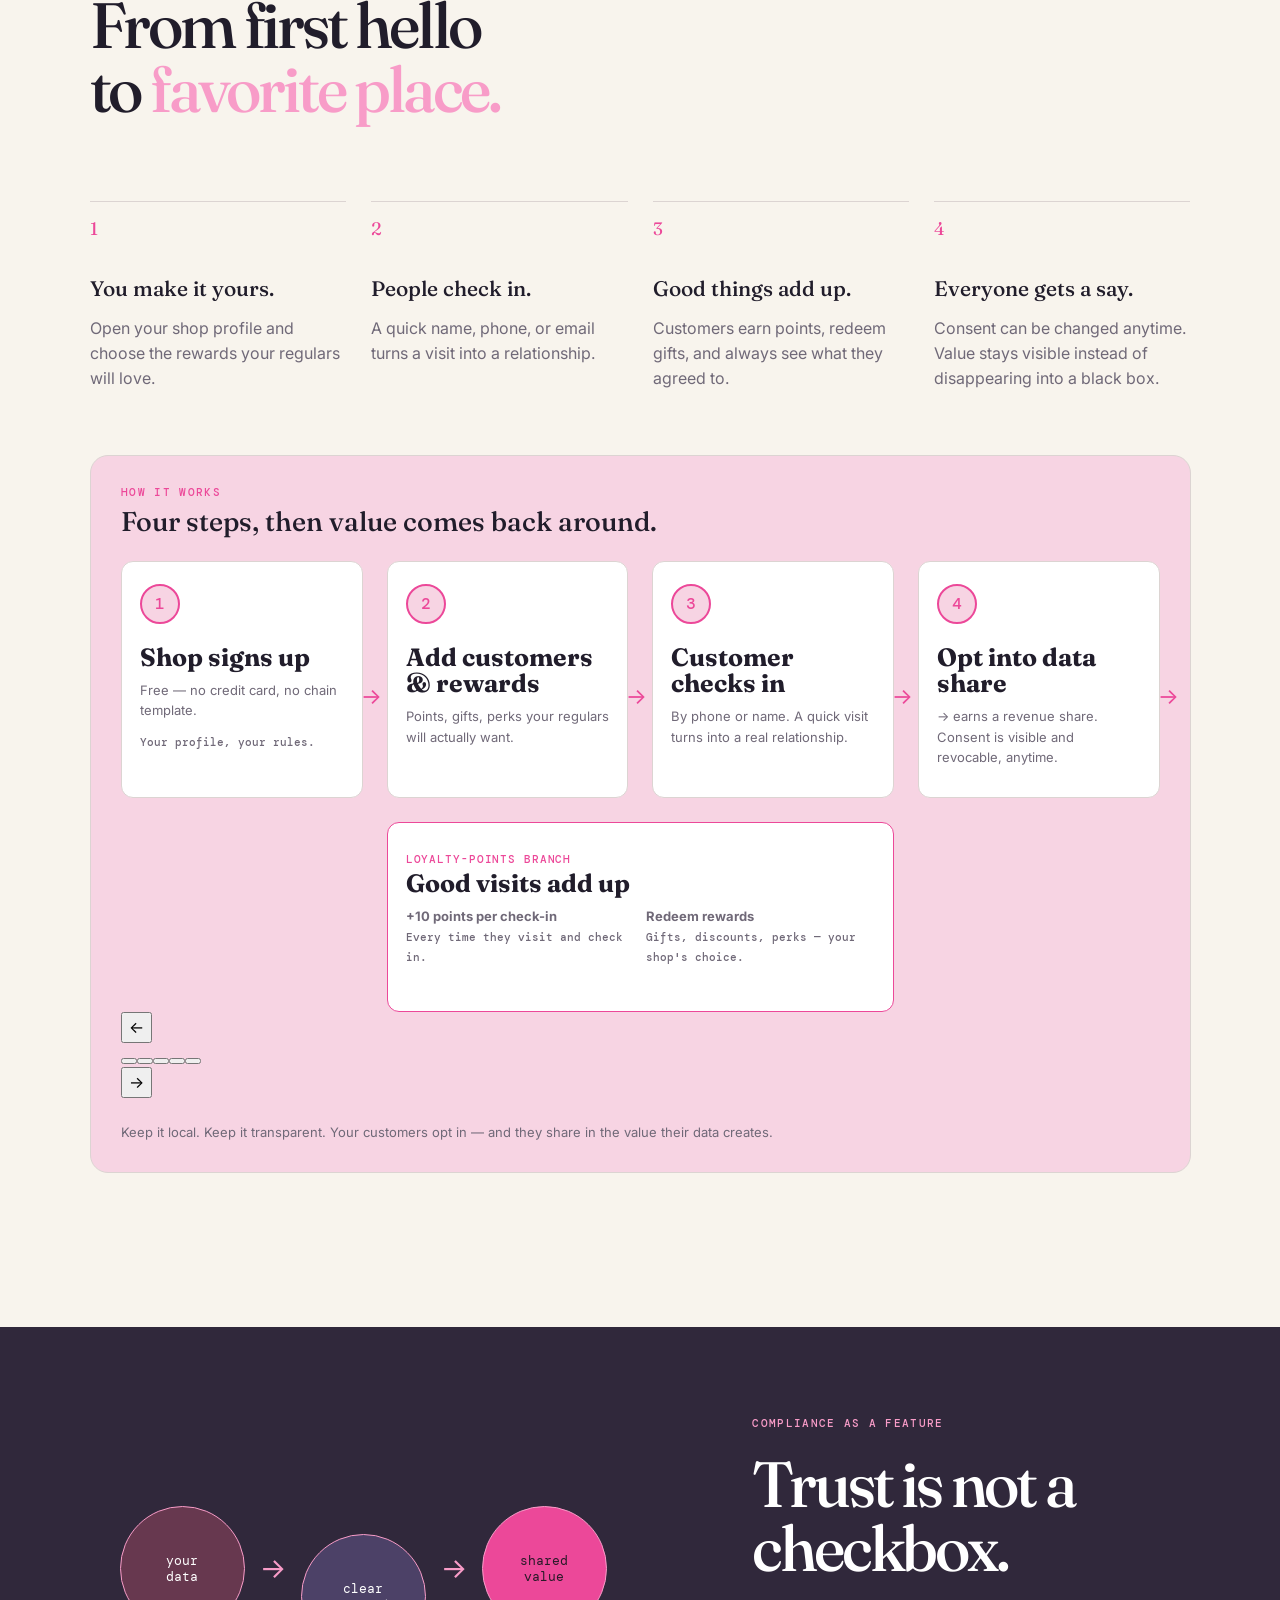
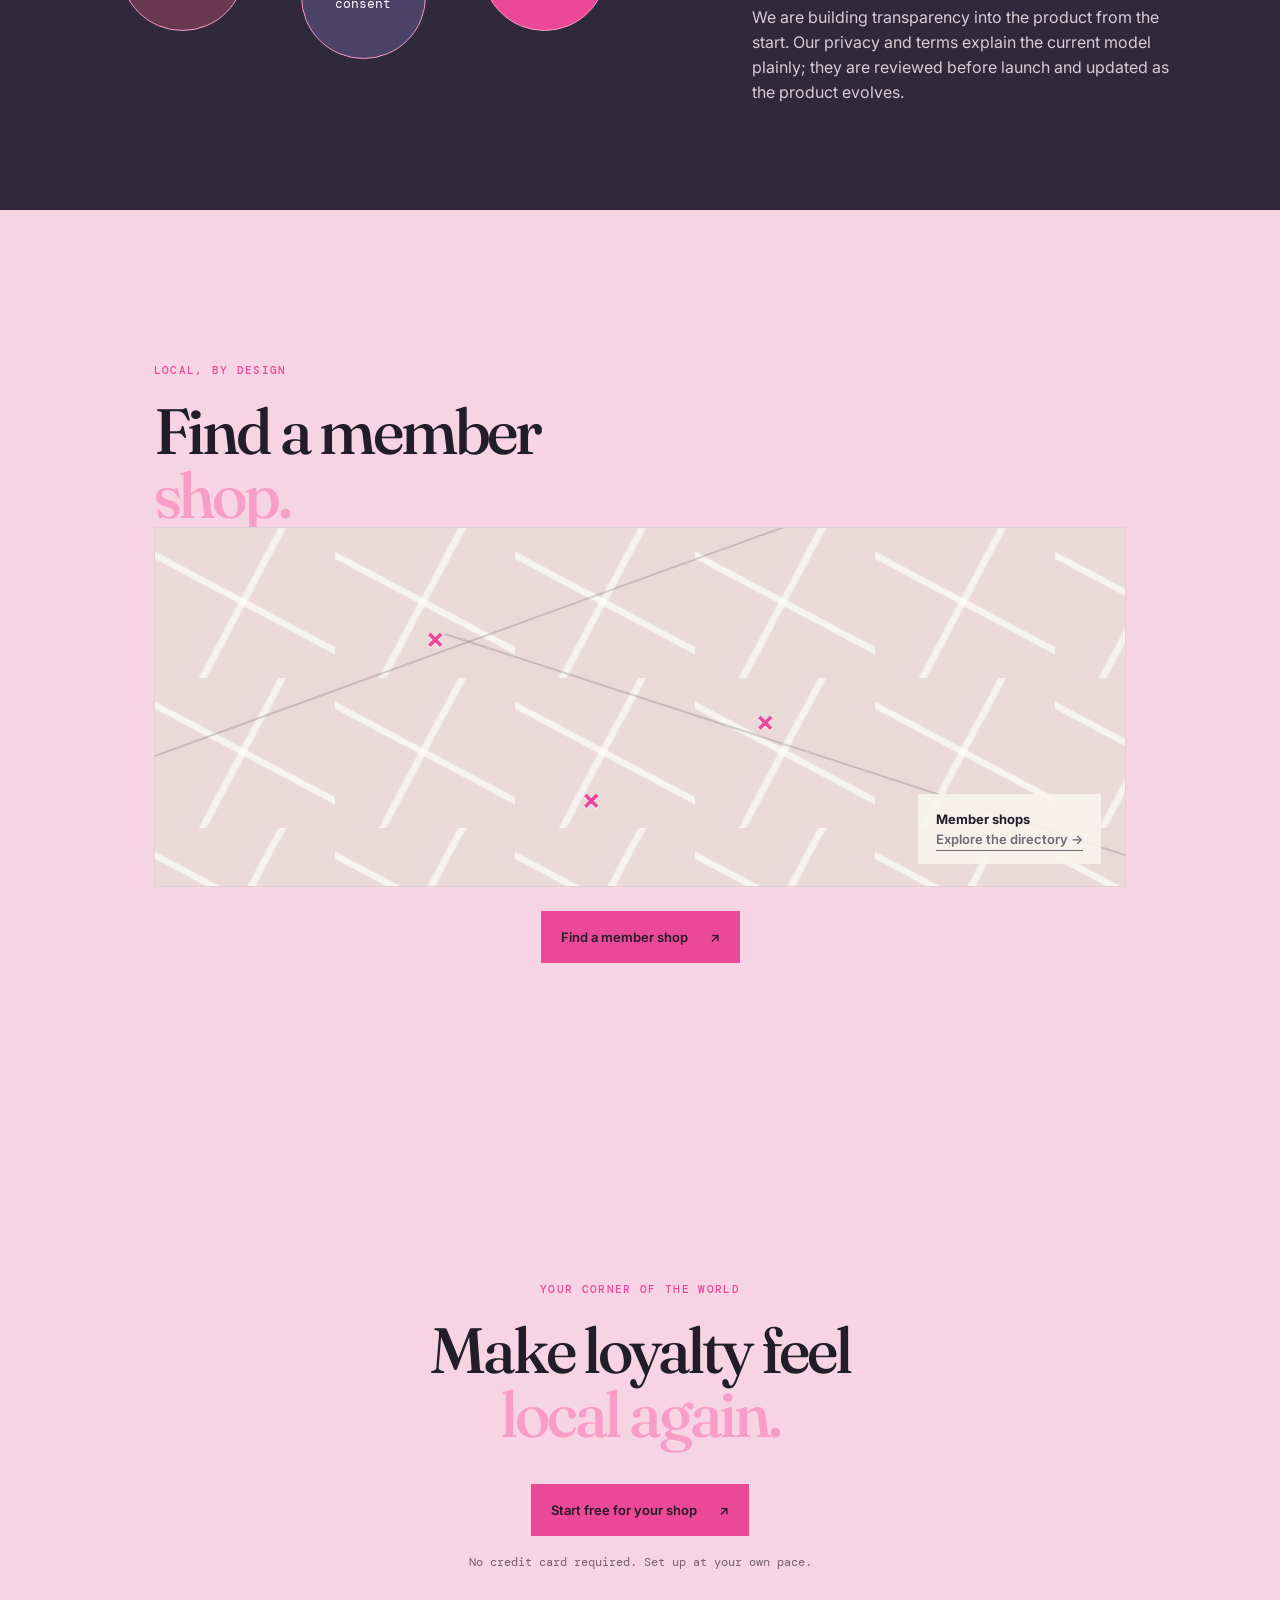
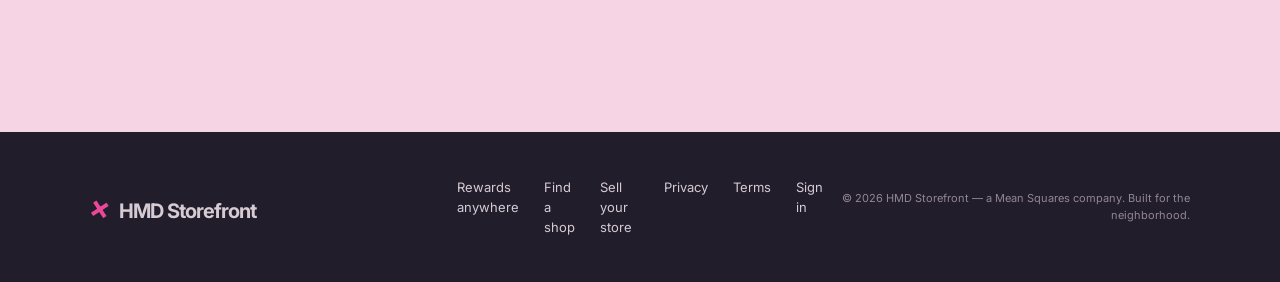
==== commit ce7b247c: "fix(frontpage): contain responsive layouts + diagrams; footer wrap; add R8 deep-dive/join/directory " ====
--- a/index.html
+++ b/index.html
@@ -20,23 +20,24 @@
   <link rel="stylesheet" href="styles.css">
 </head>
 <body>
-  <header class="site-header"><a class="wordmark" href="index.html"><span class="mark">×</span> HMD Storefront</a><nav aria-label="Main navigation"><a href="#why">Why local</a><a href="#how">How it works</a><a href="rewards.html">Rewards anywhere</a><a href="privacy.html">Privacy</a><a class="nav-cta" href="signin.html">Sign in <span>↗</span></a></nav><button class="menu" aria-label="Open menu">☰</button></header>
+  <header class="site-header"><a class="wordmark" href="index.html"><span class="mark">×</span> HMD Storefront</a><nav aria-label="Main navigation"><a href="#why">Why local</a><a href="#how">How it works</a><a href="rewards.html">Rewards anywhere</a><a href="benefits.html">For shops</a><a href="data-story.html">Data story</a><a href="customers.html">For customers</a><a href="privacy.html">Privacy</a><a class="nav-cta" href="signin.html">Sign in <span>↗</span></a></nav><button class="menu" aria-label="Open menu">☰</button></header>
   <main>
     <section class="hero" data-parallax-root>
       <div class="hero-wash layer layer-slow" data-speed="0.16" aria-hidden="true"></div><div class="hero-grid layer layer-mid" data-speed="0.3" aria-hidden="true"></div>
-      <div class="hero-copy layer" data-speed="0.06"><p class="eyebrow">Independent commerce, re-centered</p><h1>Keep your regulars.<br><em>Keep your power.</em></h1><p class="hero-text">Get away from big loyalty programs, hand that power to small businesses and their people.</p><div class="hero-actions"><a class="button button-pink" href="signin.html?role=owner">Start free for your shop <span>↗</span></a><a class="text-link" href="#how">See how it works <span>↓</span></a></div></div>
+      <div class="hero-copy layer" data-speed="0.06"><p class="eyebrow">Independent commerce, re-centered</p><h1>Keep your regulars.<br><em>Keep your power.</em></h1><p class="hero-text">Get away from big loyalty programs, hand that power to small businesses and their people.</p><div class="hero-actions"><a class="button button-pink" href="https://storefront.holdmydata.store/signup">Start free for your shop <span>↗</span></a><a class="text-link" href="#how">See how it works <span>↓</span></a></div></div>
       <div class="shop-scene layer" data-speed="0.42" aria-label="Illustration of a local shop with a cat in the window"><div class="sun"></div><div class="cloud cloud-one"></div><div class="cloud cloud-two"></div><div class="building"><div class="awning"><i></i><i></i><i></i><i></i><i></i><i></i></div><div class="window"><span class="cat">⌁</span><span class="plant">♧</span></div><div class="door"></div><div class="sign">YOUR<br>PLACE</div></div><div class="ground"></div><p class="scene-note">a loyalty program<br>for the places that matter</p></div>
       <div class="scroll-cue"><span></span> scroll to wander</div>
     </section>
     <section class="proof strip"><span>Built for the neighborhood</span><span class="scribble">✳</span><span>Open, local, transparent</span><span class="scribble">✳</span><span>Your customers, your relationship</span></section>
     <section class="section split" id="why"><div><p class="eyebrow">The old way is upside down</p><h2>Big programs take the best part of your shop.</h2></div><div class="copy"><p>Your customers show up for <strong>you</strong>—not a faceless points ecosystem. But the usual tools put someone else between you and the people who keep your doors open.</p><p>HMD Storefront gives independent shops a simple, local-first way to reward regulars, understand what they need, and be clear about how their information is used.</p><a class="text-link" href="#features">Meet the difference <span>↓</span></a></div></section>
-    <section class="feature-section" id="features"><div class="section-intro"><p class="eyebrow">Small tools. Big shift.</p><h2>A better deal for<br><em>everybody at the counter.</em></h2></div><div class="feature-grid"><article><span class="feature-num">01</span><h3>Rewards that feel like yours</h3><p>Set up check-ins, points, and gifts that make sense for your shop—not a template built for a chain.</p></article><article><span class="feature-num">02</span><h3>Customer data with a clear story</h3><p>Consent is visible and revocable. Customers can understand what they share and why, without reading fine print.</p></article><article><span class="feature-num">03</span><h3>Value flows back to people</h3><p>When customers opt into data use, the model is designed to make room for a share of that value to return to them.</p></article></div></section>
+    <section class="feature-section" id="features"><div class="section-intro"><p class="eyebrow">Small tools. Big shift.</p><h2>A better deal for<br><em>everybody at the counter.</em></h2></div><div class="feature-grid"><article><span class="feature-num">01</span><h3>Rewards that feel like yours</h3><p>Set up check-ins, points, and gifts that make sense for your shop—not a template built for a chain.</p></article><article><span class="feature-num">02</span><h3>Customer data with a clear story</h3><p>Consent is visible and revocable. Customers can understand what they share and why, without reading fine print.</p></article><article><span class="feature-num">03</span><h3>Value flows back to people</h3><p>When customers opt into data use, the model is designed to make room for a share of that value to return to them.</p></article></div><div class="r8-teaser"><p class="eyebrow">The numbers, plainly</p><h3>See what a local loyalty program could change.</h3><a class="text-link" href="benefits.html">Explore benefits for shops <span>↗</span></a></div></section>
++    <section class="section data-teaser"><p class="eyebrow">A different data story</p><h2>Your data should come<br><em>with a say.</em></h2><p>Opt in by purpose, revoke anytime, and keep the value visible. See the contrast between big-business defaults and a local-first alternative.</p><a class="text-link" href="data-story.html">Read the data story <span>↗</span></a></section>
     <section class="section how" id="how"><div class="section-intro"><p class="eyebrow">How it works</p><h2>From first hello<br>to <em>favorite place.</em></h2></div><div class="steps"><div class="step"><b>1</b><h3>You make it yours.</h3><p>Open your shop profile and choose the rewards your regulars will love.</p></div><div class="step"><b>2</b><h3>People check in.</h3><p>A quick name, phone, or email turns a visit into a relationship.</p></div><div class="step"><b>3</b><h3>Good things add up.</h3><p>Customers earn points, redeem gifts, and always see what they agreed to.</p></div><div class="step"><b>4</b><h3>Everyone gets a say.</h3><p>Consent can be changed anytime. Value stays visible instead of disappearing into a black box.</p></div></div><div class="diagram-stage" data-diagram aria-label="How it works: a shop signs up, adds customers and rewards, customers check in by phone or name and opt into data sharing, earning a share of data revenue and loyalty points."><span class="diagram-ink-layer layer" data-speed=".12" aria-hidden="true"></span><div class="diagram-heading"><p class="eyebrow">How it works</p><p>Four steps, then value comes back around.</p></div><div class="diagram-carousel"><article class="diagram-panel" data-speed=".08"><b>1</b><h3>Shop signs up</h3><p>Free — no credit card, no chain template.</p><small>Your profile, your rules.</small></article><article class="diagram-panel" data-speed=".12"><b>2</b><h3>Add customers &amp; rewards</h3><p>Points, gifts, perks your regulars will actually want.</p></article><article class="diagram-panel" data-speed=".16"><b>3</b><h3>Customer checks in</h3><p>By phone or name. A quick visit turns into a real relationship.</p></article><article class="diagram-panel" data-speed=".2"><b>4</b><h3>Opt into data share</h3><p>→ earns a revenue share. Consent is visible and revocable, anytime.</p></article><article class="diagram-panel branch-panel" data-speed=".24"><span class="branch-label">LOYALTY-POINTS BRANCH</span><h3>Good visits add up</h3><div><p><strong>+10 points per check-in</strong><br><small>Every time they visit and check in.</small></p><p><strong>Redeem rewards</strong><br><small>Gifts, discounts, perks — your shop's choice.</small></p></div></article></div><div class="diagram-controls"><button type="button" data-carousel-prev aria-label="Previous how it works step">←</button><div class="diagram-dots" role="tablist" aria-label="How it works steps"></div><button type="button" data-carousel-next aria-label="Next how it works step">→</button></div><p class="diagram-caption">Keep it local. Keep it transparent. Your customers opt in — and they share in the value their data creates.</p></div></section>
     <section class="share-band"><div class="share-graphic"><span class="circle c1">your<br>data</span><span class="arrow">→</span><span class="circle c2">clear<br>consent</span><span class="arrow">→</span><span class="circle c3">shared<br>value</span></div><div><p class="eyebrow">Compliance as a feature</p><h2>Trust is not a checkbox.</h2><p>We are building transparency into the product from the start. Our privacy and terms explain the current model plainly; they are reviewed before launch and updated as the product evolves.</p></div></section>
-    <section class="map-section section" id="shops"><div class="section-intro"><p class="eyebrow">Local, by design</p><h2>Find a member<br><em>shop.</em></h2></div><div class="map-placeholder" role="img" aria-label="Placeholder map showing local member shop pins"><span class="map-line line-a"></span><span class="map-line line-b"></span><span class="map-pin pin-a">×</span><span class="map-pin pin-b">×</span><span class="map-pin pin-c">×</span><div class="map-label"><strong>Member shop map</strong><br>Coming soon — locations will appear here as the network grows.</div></div></section>
-    <section class="cta"><p class="eyebrow">Your corner of the world</p><h2>Make loyalty feel<br><em>local again.</em></h2><a class="button button-pink" href="signin.html?role=owner">Start free for your shop <span>↗</span></a><p class="fine">No credit card required. Set up at your own pace.</p></section>
+    <section class="map-section section" id="shops"><div class="section-intro"><p class="eyebrow">Local, by design</p><h2>Find a member<br><em>shop.</em></h2></div><div class="map-placeholder" role="img" aria-label="Placeholder map showing local member shop pins"><span class="map-line line-a"></span><span class="map-line line-b"></span><span class="map-pin pin-a">×</span><span class="map-pin pin-b">×</span><span class="map-pin pin-c">×</span><div class="map-label"><strong>Member shops</strong><br><a class="text-link" href="directory.html">Explore the directory →</a></div></div><p style="text-align:center;margin-top:24px"><a class="button button-pink" href="directory.html">Find a member shop <span>↗</span></a></p></section>
+    <section class="cta"><p class="eyebrow">Your corner of the world</p><h2>Make loyalty feel<br><em>local again.</em></h2><a class="button button-pink" href="https://storefront.holdmydata.store/signup">Start free for your shop <span>↗</span></a><p class="fine">No credit card required. Set up at your own pace.</p></section>
   </main>
-  <footer><a class="wordmark" href="index.html"><span class="mark">×</span> HMD Storefront</a><div><a href="rewards.html">Rewards anywhere</a><a href="privacy.html">Privacy</a><a href="terms.html">Terms</a><a href="signin.html">Sign in</a></div><small>© 2026 HMD Storefront — a Mean Squares company. Built for the neighborhood.</small></footer>
+  <footer><a class="wordmark" href="index.html"><span class="mark">×</span> HMD Storefront</a><div><a href="rewards.html">Rewards anywhere</a><a href="directory.html">Find a shop</a><a href="join.html">Sell your store</a><a href="privacy.html">Privacy</a><a href="terms.html">Terms</a><a href="signin.html">Sign in</a></div><small>© 2026 HMD Storefront — a Mean Squares company. Built for the neighborhood.</small></footer>
   <div class="cookie" id="cookie" role="dialog" aria-label="Cookie preferences"><div><strong>A small note about cookies</strong><p>We use only essential storage for this site right now. No advertising trackers. <a href="privacy.html">Read our privacy policy.</a></p></div><button id="cookieAccept">Got it</button></div>
   <script type="application/ld+json">{"@context":"https://schema.org","@graph":[{"@type":"Organization","@id":"https://marketing.holdmydata.store/#organization","name":"HMD Storefront","url":"https://marketing.holdmydata.store/","description":"A local-first loyalty platform for independent shops."},{"@type":"Product","name":"HMD Storefront loyalty platform","brand":{"@type":"Brand","name":"HMD Storefront"},"description":"Transparent loyalty tools for independent shops and their customers."},{"@type":"FAQPage","mainEntity":[{"@type":"Question","name":"What is HMD Storefront?","acceptedAnswer":{"@type":"Answer","text":"HMD Storefront is a local-first loyalty platform that helps independent shops reward regulars and keep customer relationships clear."}},{"@type":"Question","name":"Can customers use points at more than one shop?","acceptedAnswer":{"@type":"Answer","text":"The planned network lets eligible customers earn and use points across participating member shops, subject to each shop's published rewards terms."}}]}</script>
   <script src="script.js"></script>
--- a/styles.css
+++ b/styles.css
@@ -1,4 +1,4 @@
-:root{--ink:#211d2b;--muted:#706978;--paper:#f8f4ed;--pink:#ec4899;--blush:#f7d4e3;--line:#dcd4d2;--serif:'Fraunces',Georgia,serif;--sans:'Inter',Arial,sans-serif;--mono:'DM Mono',monospace}*{box-sizing:border-box}html{scroll-behavior:smooth}body{margin:0;color:var(--ink);background:var(--paper);font:16px/1.55 var(--sans);overflow-x:hidden}a{color:inherit;text-decoration:none}button{font:inherit}.site-header{height:76px;padding:0 clamp(22px,5vw,76px);display:flex;align-items:center;justify-content:space-between;position:absolute;z-index:10;top:0;width:100%;color:#fff}.wordmark{font-weight:700;letter-spacing:-.05em;font-size:20px}.mark{color:var(--pink);font-size:31px;display:inline-block;transform:rotate(12deg);margin-right:6px}.site-header nav{display:flex;align-items:center;gap:30px;font-size:13px;font-weight:600}.nav-cta{border:1px solid rgba(255,255,255,.55);padding:10px 17px;border-radius:2px}.menu{display:none;background:none;border:0;color:#fff;font-size:22px}.hero{min-height:720px;height:92vh;position:relative;overflow:hidden;background:#30283b;color:#fff}.hero:after{content:'';position:absolute;inset:0;background:linear-gradient(90deg,rgba(20,15,28,.95) 0%,rgba(25,18,32,.62) 47%,rgba(25,18,32,.15));pointer-events:none}.layer{will-change:transform}.hero-wash{position:absolute;inset:-15%;background:radial-gradient(ellipse at 60% 40%,#9a4b72 0,transparent 42%),radial-gradient(ellipse at 90% 100%,#483869 0,transparent 50%);opacity:.8}.hero-grid{position:absolute;inset:0;opacity:.15;background-image:linear-gradient(110deg,transparent 0 49%,#f7d4e3 49.2% 49.5%,transparent 49.7%),linear-gradient(22deg,transparent 0 68%,#f7d4e3 68.2% 68.4%,transparent 68.6%);background-size:180px 180px}.hero-copy{position:relative;z-index:3;padding:clamp(150px,22vh,220px) 7vw 60px;max-width:750px}.eyebrow{font:500 11px/1.2 var(--mono);text-transform:uppercase;letter-spacing:.12em;color:var(--pink);margin:0 0 22px}.hero h1{font:700 clamp(52px,7vw,100px)/.95 var(--serif);letter-spacing:-.055em;margin:0 0 28px}.hero h1 em,h2 em{font-style:normal;color:#f89cc8}.hero-text{font-size:18px;line-height:1.5;max-width:470px;color:#ded6df}.hero-actions{display:flex;align-items:center;gap:27px;margin-top:38px}.button{display:inline-flex;gap:22px;align-items:center;padding:15px 19px;font-weight:600;font-size:13px;border:1px solid var(--pink);transition:.2s}.button-pink{background:var(--pink);color:#241a29}.button:hover{transform:translateY(-2px);box-shadow:4px 4px 0 #241a29}.text-link{font-weight:600;font-size:13px;border-bottom:1px solid currentColor;padding-bottom:3px}.text-link span{margin-left:14px;color:var(--pink)}.shop-scene{position:absolute;z-index:2;right:-3%;bottom:0;width:59%;height:70%;}.sun{position:absolute;width:210px;height:210px;border-radius:50%;background:#ed9b9f;top:2%;left:40%;opacity:.7}.cloud{position:absolute;border-radius:50%;background:#e8bcc8;opacity:.22;width:200px;height:35px;top:25%;left:4%;filter:blur(5px)}.cloud-two{top:16%;left:63%;width:160px}.building{position:absolute;width:min(500px,65%);height:65%;bottom:7%;left:22%;background:#bf8090;transform:skewY(-2deg);box-shadow:18px 18px 0 rgba(0,0,0,.2)}.awning{height:15%;position:absolute;top:23%;left:-4%;width:108%;background:repeating-linear-gradient(90deg,#f4d6d6 0 32px,#653950 32px 64px);transform:skewY(3deg)}.window{position:absolute;top:40%;left:9%;width:48%;height:37%;background:#2b3340;border:9px solid #efd9cd;display:flex;align-items:center;justify-content:center}.cat{font-size:130px;color:#ecb1c0;transform:rotate(-15deg)}.plant{position:absolute;right:8%;bottom:2%;font-size:62px;color:#a8c0a6}.door{position:absolute;right:8%;bottom:0;width:25%;height:45%;background:#493342;border:7px solid #e7cfc8}.sign{position:absolute;right:-19%;top:42%;background:#f0c6ce;color:#3d273b;padding:14px 22px;font:500 14px/1.15 var(--mono);transform:rotate(7deg);box-shadow:5px 6px 0 rgba(0,0,0,.14)}.ground{position:absolute;bottom:0;left:-30%;width:160%;height:9%;background:#1c202e;transform:rotate(-3deg)}.scene-note{position:absolute;right:4%;bottom:2%;z-index:2;color:#eddfe5;font:12px/1.3 var(--mono)}.scroll-cue{position:absolute;z-index:4;bottom:28px;right:7vw;font:11px var(--mono);color:#e7dce4}.scroll-cue span{display:inline-block;width:6px;height:6px;border-radius:50%;background:var(--pink);margin-right:8px}.strip{background:var(--pink);padding:15px 7vw;display:flex;justify-content:space-between;align-items:center;color:#321d2b;font:11px var(--mono);text-transform:uppercase;letter-spacing:.07em}.scribble{font-size:20px}.section{padding:clamp(80px,12vw,160px) 12vw}.split{display:grid;grid-template-columns:1fr 1fr;gap:13vw}.section h2,.share-band h2,.cta h2{font:500 clamp(38px,5vw,68px)/1 var(--serif);letter-spacing:-.05em;margin:0}.copy{max-width:470px;color:var(--muted);padding-top:35px}.copy p{margin:0 0 25px}.copy strong{color:var(--ink)}.feature-section{padding:100px 7vw 150px;background:#e9e0dc}.section-intro{max-width:620px}.feature-grid{display:grid;grid-template-columns:repeat(3,1fr);gap:5vw;margin-top:90px}.feature-grid article{border-top:1px solid #9f9297;padding-top:17px}.feature-num{font:12px var(--mono);color:var(--pink)}h3{font:500 25px/1.15 var(--serif);margin:33px 0 14px}.feature-grid p,.step p,.share-band p{color:var(--muted);max-width:300px}.how{background:#f8f4ed;padding-left:7vw;padding-right:7vw}.steps{display:grid;grid-template-columns:repeat(4,1fr);gap:25px;margin-top:80px}.step{border-top:1px solid var(--line);padding-top:15px}.step b{font:18px var(--serif);color:var(--pink)}.step h3{font-size:21px;margin-top:34px}.share-band{padding:90px 7vw;background:#30283b;color:#fff;display:grid;grid-template-columns:1.25fr 1fr;gap:9vw;align-items:center}.share-band .eyebrow{color:#f89cc8}.share-band h2{margin-bottom:25px}.share-band p{color:#d7ccd6;max-width:430px}.share-graphic{display:flex;align-items:center;justify-content:center;gap:15px}.circle{width:125px;height:125px;border-radius:50%;display:flex;align-items:center;justify-content:center;text-align:center;font:13px/1.2 var(--mono);border:1px solid #f89cc8}.c1{background:#67384f}.c2{background:#4c4167;margin-top:55px}.c3{background:#ec4899;color:#281a28}.arrow{font-size:28px;color:#f89cc8}.cta{text-align:center;padding:150px 20px;background:var(--blush)}.cta h2{margin:0 auto 38px}.cta .fine{font:12px var(--mono);color:#75606e;margin-top:18px}footer{padding:45px 7vw;display:grid;grid-template-columns:1fr 1fr 1fr;align-items:center;background:#211d2b;color:#d6cbd2}footer div{display:flex;justify-content:center;gap:25px;font-size:13px}footer small{text-align:right;font-size:11px;color:#938690}.cookie{position:fixed;z-index:20;bottom:18px;left:18px;right:18px;background:#fff;color:var(--ink);box-shadow:0 8px 30px #211d2b35;border:1px solid var(--line);padding:17px 22px;display:flex;align-items:center;justify-content:space-between;gap:20px;font-size:13px}.cookie strong{font:500 18px var(--serif)}.cookie p{margin:3px 0 0;color:var(--muted)}.cookie a{color:#b52b71;text-decoration:underline}.cookie button{background:var(--ink);color:#fff;border:0;padding:10px 17px;cursor:pointer}.auth-page{min-height:100vh;background:#30283b;color:#fff}.auth-header{padding:30px 7vw}.auth-card{max-width:600px;margin:7vh auto;padding:30px 25px 100px}.auth-card h1{font:500 clamp(45px,7vw,74px)/.98 var(--serif);letter-spacing:-.05em;margin:0 0 22px}.auth-card em{color:#f89cc8;font-style:normal}.auth-copy{color:#d7ccd6;max-width:390px;margin-bottom:42px}.role-links{display:grid;gap:12px}.role-links a{display:flex;justify-content:space-between;align-items:center;border:1px solid #796277;padding:20px 22px;transition:.2s}.role-links a:hover{border-color:var(--pink);background:#493342;transform:translateX(4px)}.role-links strong{font:500 20px var(--serif)}.role-links span{font:12px var(--mono);color:#e4a8c1}.back{font-size:13px;margin-top:40px;color:#e4a8c1}.back a:hover{text-decoration:underline}.legal{max-width:820px;margin:0 auto;padding:100px 25px 140px}.legal h1{font:500 clamp(48px,7vw,82px)/1 var(--serif);letter-spacing:-.05em;margin:0 0 18px}.legal h2{font:500 28px var(--serif);margin:65px 0 12px}.legal p{max-width:680px;color:var(--muted)}.legal-note{font:12px var(--mono);color:#9c6681!important}.legal a{color:#b52b71;text-decoration:underline}@media(max-width:720px){.site-header nav{display:none}.menu{display:block}.hero{min-height:760px}.hero-copy{padding:140px 25px 40px}.hero h1{font-size:55px}.hero-text{font-size:16px}.shop-scene{width:115%;height:45%;right:-24%;bottom:0;opacity:.85}.building{left:23%;height:74%}.scene-note{display:none}.scroll-cue{right:25px}.strip{overflow:hidden;gap:20px;justify-content:flex-start;white-space:nowrap}.strip span:nth-of-type(2),.strip span:nth-of-type(3){display:none}.split,.share-band{grid-template-columns:1fr;gap:35px}.section{padding:85px 25px}.feature-section,.how{padding:85px 25px}.feature-grid,.steps{grid-template-columns:1fr;gap:40px;margin-top:55px}.share-band{padding:75px 25px}.share-graphic{gap:5px;transform:scale(.78);transform-origin:left center;width:100%;max-width:100%;margin-bottom:-10px}.cta{padding:100px 25px}.cta h2{font-size:52px}footer{grid-template-columns:1fr;gap:25px;padding:40px 25px}footer div,footer small{text-align:left;justify-content:flex-start}.cookie{align-items:flex-start;flex-direction:column;bottom:0;left:0;right:0}.cookie button{width:100%}}
+:root{--ink:#211d2b;--muted:#706978;--paper:#f8f4ed;--pink:#ec4899;--blush:#f7d4e3;--line:#dcd4d2;--serif:'Fraunces',Georgia,serif;--sans:'Inter',Arial,sans-serif;--mono:'DM Mono',monospace}*{box-sizing:border-box}html{scroll-behavior:smooth}body{margin:0;color:var(--ink);background:var(--paper);font:16px/1.55 var(--sans)}a{color:inherit;text-decoration:none}button{font:inherit}.site-header{height:76px;padding:0 clamp(22px,5vw,76px);display:flex;align-items:center;justify-content:space-between;position:absolute;z-index:10;top:0;width:100%;color:#fff}.wordmark{font-weight:700;letter-spacing:-.05em;font-size:20px}.mark{color:var(--pink);font-size:31px;display:inline-block;transform:rotate(12deg);margin-right:6px}.site-header nav{display:flex;align-items:center;gap:30px;font-size:13px;font-weight:600}.nav-cta{border:1px solid rgba(255,255,255,.55);padding:10px 17px;border-radius:2px}.menu{display:none;background:none;border:0;color:#fff;font-size:22px}.hero{min-height:720px;height:92vh;position:relative;overflow:hidden;background:#30283b;color:#fff}.hero:after{content:'';position:absolute;inset:0;background:linear-gradient(90deg,rgba(20,15,28,.95) 0%,rgba(25,18,32,.62) 47%,rgba(25,18,32,.15));pointer-events:none}.layer{will-change:transform}.hero-wash{position:absolute;inset:-15%;background:radial-gradient(ellipse at 60% 40%,#9a4b72 0,transparent 42%),radial-gradient(ellipse at 90% 100%,#483869 0,transparent 50%);opacity:.8}.hero-grid{position:absolute;inset:0;opacity:.15;background-image:linear-gradient(110deg,transparent 0 49%,#f7d4e3 49.2% 49.5%,transparent 49.7%),linear-gradient(22deg,transparent 0 68%,#f7d4e3 68.2% 68.4%,transparent 68.6%);background-size:180px 180px}.hero-copy{position:relative;z-index:3;padding:clamp(150px,22vh,220px) 7vw 60px;max-width:750px}.eyebrow{font:500 11px/1.2 var(--mono);text-transform:uppercase;letter-spacing:.12em;color:var(--pink);margin:0 0 22px}.hero h1{font:700 clamp(52px,7vw,100px)/.95 var(--serif);letter-spacing:-.055em;margin:0 0 28px}.hero h1 em,h2 em{font-style:normal;color:#f89cc8}.hero-text{font-size:18px;line-height:1.5;max-width:470px;color:#ded6df}.hero-actions{display:flex;align-items:center;gap:27px;margin-top:38px}.button{display:inline-flex;gap:22px;align-items:center;padding:15px 19px;font-weight:600;font-size:13px;border:1px solid var(--pink);transition:.2s}.button-pink{background:var(--pink);color:#241a29}.button:hover{transform:translateY(-2px);box-shadow:4px 4px 0 #241a29}.text-link{font-weight:600;font-size:13px;border-bottom:1px solid currentColor;padding-bottom:3px}.text-link span{margin-left:14px;color:var(--pink)}.shop-scene{position:absolute;z-index:2;right:-3%;bottom:0;width:59%;height:70%;}.sun{position:absolute;width:210px;height:210px;border-radius:50%;background:#ed9b9f;top:2%;left:40%;opacity:.7}.cloud{position:absolute;border-radius:50%;background:#e8bcc8;opacity:.22;width:200px;height:35px;top:25%;left:4%;filter:blur(5px)}.cloud-two{top:16%;left:63%;width:160px}.building{position:absolute;width:min(500px,65%);height:65%;bottom:7%;left:22%;background:#bf8090;transform:skewY(-2deg);box-shadow:18px 18px 0 rgba(0,0,0,.2)}.awning{height:15%;position:absolute;top:23%;left:-4%;width:108%;background:repeating-linear-gradient(90deg,#f4d6d6 0 32px,#653950 32px 64px);transform:skewY(3deg)}.window{position:absolute;top:40%;left:9%;width:48%;height:37%;background:#2b3340;border:9px solid #efd9cd;display:flex;align-items:center;justify-content:center}.cat{font-size:130px;color:#ecb1c0;transform:rotate(-15deg)}.plant{position:absolute;right:8%;bottom:2%;font-size:62px;color:#a8c0a6}.door{position:absolute;right:8%;bottom:0;width:25%;height:45%;background:#493342;border:7px solid #e7cfc8}.sign{position:absolute;right:-19%;top:42%;background:#f0c6ce;color:#3d273b;padding:14px 22px;font:500 14px/1.15 var(--mono);transform:rotate(7deg);box-shadow:5px 6px 0 rgba(0,0,0,.14)}.ground{position:absolute;bottom:0;left:-30%;width:160%;height:9%;background:#1c202e;transform:rotate(-3deg)}.scene-note{position:absolute;right:4%;bottom:2%;z-index:2;color:#eddfe5;font:12px/1.3 var(--mono)}.scroll-cue{position:absolute;z-index:4;bottom:28px;right:7vw;font:11px var(--mono);color:#e7dce4}.scroll-cue span{display:inline-block;width:6px;height:6px;border-radius:50%;background:var(--pink);margin-right:8px}.strip{background:var(--pink);padding:15px 7vw;display:flex;justify-content:space-between;align-items:center;color:#321d2b;font:11px var(--mono);text-transform:uppercase;letter-spacing:.07em}.scribble{font-size:20px}.section{padding:clamp(80px,12vw,160px) 12vw}.split{display:grid;grid-template-columns:1fr 1fr;gap:13vw}.section h2,.share-band h2,.cta h2{font:500 clamp(38px,5vw,68px)/1 var(--serif);letter-spacing:-.05em;margin:0}.copy{max-width:470px;color:var(--muted);padding-top:35px}.copy p{margin:0 0 25px}.copy strong{color:var(--ink)}.feature-section{padding:100px 7vw 150px;background:#e9e0dc}.section-intro{max-width:620px}.feature-grid{display:grid;grid-template-columns:repeat(3,1fr);gap:5vw;margin-top:90px}.feature-grid article{border-top:1px solid #9f9297;padding-top:17px}.feature-num{font:12px var(--mono);color:var(--pink)}h3{font:500 25px/1.15 var(--serif);margin:33px 0 14px}.feature-grid p,.step p,.share-band p{color:var(--muted);max-width:300px}.how{background:#f8f4ed;padding-left:7vw;padding-right:7vw}.steps{display:grid;grid-template-columns:repeat(4,1fr);gap:25px;margin-top:80px}.step{border-top:1px solid var(--line);padding-top:15px}.step b{font:18px var(--serif);color:var(--pink)}.step h3{font-size:21px;margin-top:34px}.share-band{padding:90px 7vw;background:#30283b;color:#fff;display:grid;grid-template-columns:1.25fr 1fr;gap:9vw;align-items:center}.share-band .eyebrow{color:#f89cc8}.share-band h2{margin-bottom:25px}.share-band p{color:#d7ccd6;max-width:430px}.share-graphic{display:flex;align-items:center;justify-content:center;gap:15px}.circle{width:125px;height:125px;border-radius:50%;display:flex;align-items:center;justify-content:center;text-align:center;font:13px/1.2 var(--mono);border:1px solid #f89cc8}.c1{background:#67384f}.c2{background:#4c4167;margin-top:55px}.c3{background:#ec4899;color:#281a28}.arrow{font-size:28px;color:#f89cc8}.cta{text-align:center;padding:150px 20px;background:var(--blush)}.cta h2{margin:0 auto 38px}.cta .fine{font:12px var(--mono);color:#75606e;margin-top:18px}footer{padding:45px 7vw;display:grid;grid-template-columns:1fr 1fr 1fr;align-items:center;background:#211d2b;color:#d6cbd2}footer div{display:flex;justify-content:center;gap:25px;font-size:13px}footer small{text-align:right;font-size:11px;color:#938690}.cookie{position:fixed;z-index:20;bottom:18px;left:18px;right:18px;background:#fff;color:var(--ink);box-shadow:0 8px 30px #211d2b35;border:1px solid var(--line);padding:17px 22px;display:flex;align-items:center;justify-content:space-between;gap:20px;font-size:13px}.cookie strong{font:500 18px var(--serif)}.cookie p{margin:3px 0 0;color:var(--muted)}.cookie a{color:#b52b71;text-decoration:underline}.cookie button{background:var(--ink);color:#fff;border:0;padding:10px 17px;cursor:pointer}.auth-page{min-height:100vh;background:#30283b;color:#fff}.auth-header{padding:30px 7vw}.auth-card{max-width:600px;margin:7vh auto;padding:30px 25px 100px}.auth-card h1{font:500 clamp(45px,7vw,74px)/.98 var(--serif);letter-spacing:-.05em;margin:0 0 22px}.auth-card em{color:#f89cc8;font-style:normal}.auth-copy{color:#d7ccd6;max-width:390px;margin-bottom:42px}.role-links{display:grid;gap:12px}.role-links a{display:flex;justify-content:space-between;align-items:center;border:1px solid #796277;padding:20px 22px;transition:.2s}.role-links a:hover{border-color:var(--pink);background:#493342;transform:translateX(4px)}.role-links strong{font:500 20px var(--serif)}.role-links span{font:12px var(--mono);color:#e4a8c1}.back{font-size:13px;margin-top:40px;color:#e4a8c1}.back a:hover{text-decoration:underline}.legal{max-width:820px;margin:0 auto;padding:100px 25px 140px}.legal h1{font:500 clamp(48px,7vw,82px)/1 var(--serif);letter-spacing:-.05em;margin:0 0 18px}.legal h2{font:500 28px var(--serif);margin:65px 0 12px}.legal p{max-width:680px;color:var(--muted)}.legal-note{font:12px var(--mono);color:#9c6681!important}.legal a{color:#b52b71;text-decoration:underline}@media(max-width:720px){.site-header nav{display:none}.menu{display:block}.hero{min-height:760px}.hero-copy{padding:140px 25px 40px}.hero h1{font-size:55px}.hero-text{font-size:16px}.shop-scene{width:115%;height:45%;right:-24%;bottom:0;opacity:.85}.building{left:23%;height:74%}.scene-note{display:none}.scroll-cue{right:25px}.strip{overflow:hidden;gap:20px;justify-content:flex-start;white-space:nowrap}.strip span:nth-of-type(2),.strip span:nth-of-type(3){display:none}.split,.share-band{grid-template-columns:1fr;gap:35px}.section{padding:85px 25px}.feature-section,.how{padding:85px 25px}.feature-grid,.steps{grid-template-columns:1fr;gap:40px;margin-top:55px}.share-band{padding:75px 25px}.share-graphic{gap:5px;transform:scale(.78);transform-origin:left center;width:100%;max-width:100%;margin-bottom:-10px}.cta{padding:100px 25px}.cta h2{font-size:52px}footer{grid-template-columns:1fr;gap:25px;padding:40px 25px}footer div{flex-wrap:wrap;gap:10px 12px;min-width:0}footer div,footer small{text-align:left;justify-content:flex-start}footer small{min-width:0}.cookie{align-items:flex-start;flex-direction:column;bottom:0;left:0;right:0}.cookie button{width:100%}}
 /* Local discovery map and explainer layouts */
 .map-section{background:var(--blush)}
 .map-placeholder{min-height:360px;position:relative;overflow:hidden;background-color:#e9d9d8;background-image:linear-gradient(28deg,transparent 48%,rgba(255,255,255,.7) 49% 51%,transparent 52%),linear-gradient(118deg,transparent 47%,rgba(255,255,255,.65) 48% 50%,transparent 51%);background-size:180px 150px;border:1px solid var(--line)}
@@ -16,3 +16,14 @@
 @media(max-width:720px){.diagram-stage{margin-top:28px;padding:22px 0 18px;border-radius:14px}.diagram-heading{padding:0 18px}.diagram-heading>p:last-child,.diagram-heading h2{font-size:27px}.diagram-carousel{overflow-x:auto;scroll-snap-type:x mandatory;-webkit-overflow-scrolling:touch;gap:12px;padding:4px 18px 12px;scrollbar-width:none}.diagram-carousel::-webkit-scrollbar{display:none}.diagram-panel{flex:0 0 calc(100vw - 36px);min-height:225px;padding:24px 20px;scroll-snap-align:start}.diagram-panel h3{font-size:26px}.diagram-panel p{font-size:13.5px;max-width:34ch}.diagram-panel:after{display:none}.branch-panel>div{display:block}.branch-panel>div p{margin-top:16px}.diagram-controls{display:flex;align-items:center;justify-content:space-between;padding:0 18px;margin-top:4px}.diagram-controls button{border:0;background:none;color:var(--pink);font:500 20px var(--mono);padding:8px;cursor:pointer}.diagram-dots{display:flex;gap:7px;align-items:center}.diagram-dots button{width:9px;height:9px;border:1px solid var(--pink);border-radius:50%;padding:0}.diagram-dots button[aria-selected=true]{background:var(--pink)}.diagram-caption{padding:0 18px;margin-top:14px}.consent-stage .diagram-panel{min-height:250px}.consent-stage .diagram-heading h2{font-size:26px}}
 @media(min-width:721px){.how .diagram-carousel{display:grid;grid-template-columns:repeat(4,1fr);gap:24px}.how .diagram-panel:after{right:-20px}.how .branch-panel{grid-column:2 / 4}.consent-stage .diagram-carousel{display:grid;grid-template-columns:repeat(3,1fr);gap:24px}.consent-stage .diagram-panel:nth-child(4){grid-column:1 / 2}.consent-stage .diagram-panel:nth-child(5){grid-column:2 / 3}.consent-stage .phase-panel{grid-column:1 / 4;display:grid;grid-template-columns:1fr 1fr;gap:20px}.consent-stage .phase-panel h3{grid-column:1 / 3}}
 @media(prefers-reduced-motion:reduce){.diagram-stage{animation:none!important;opacity:1!important;transform:none!important}.diagram-carousel{scroll-behavior:auto}}
+.r8-teaser{margin-top:48px;padding:26px;background:var(--blush);border-left:3px solid var(--pink)}
+.directory-page,.join-page{max-width:1180px;margin:0 auto;padding:0 32px}.directory-hero,.join-hero{padding:82px 0 48px;max-width:850px}.directory-hero h1,.join-hero h1{font:700 clamp(48px,7vw,82px)/.96 var(--serif);letter-spacing:-.045em;margin:0 0 24px}.directory-hero em,.join-hero em{color:var(--pink);font-style:normal}.directory-search{max-width:680px;margin:0 auto 50px}.search-wrap{position:relative}.search-wrap>span{position:absolute;left:14px;top:50%;transform:translateY(-50%);font:24px var(--mono);color:var(--pink)}.search-input{width:100%;padding:14px 16px 14px 42px;background:#fff;border:1.5px solid var(--line);border-radius:12px;font:15px var(--sans)}.search-input:focus{outline:0;border-color:var(--pink);box-shadow:0 0 0 3px rgba(236,72,153,.15)}.search-meta{color:var(--muted);font:11px var(--mono);margin:10px 0}.directory-grid{display:grid;grid-template-columns:repeat(auto-fill,minmax(280px,1fr));gap:24px;min-height:180px}.shop-card{background:#fff;border:1.5px solid var(--line);border-radius:14px;overflow:hidden}.shop-media{aspect-ratio:16/10;background:var(--blush)}.shop-photo,.shop-mono{width:100%;height:100%;object-fit:cover}.shop-mono{display:grid;place-items:center;background-color:var(--blush);background-image:linear-gradient(28deg,transparent 48%,rgba(255,255,255,.6) 49% 51%,transparent 52%);background-size:180px 150px;color:var(--pink);font:500 48px var(--mono)}.shop-card-body{padding:22px}.shop-card h3{font:500 26px/1.05 var(--serif);margin:0 0 10px}.shop-card h3 a:hover{color:var(--pink)}.shop-card-body>p:not(.shop-detail){color:var(--muted);font-size:13px;min-height:42px}.shop-detail{color:var(--muted);font:11px/1.5 var(--mono);margin:8px 0}.shop-card .text-link{display:inline-block;margin-top:12px}.shop-skeleton{height:380px;border-radius:14px;background:linear-gradient(var(--blush),var(--blush)) top/100% 60% no-repeat,#fff;border:1px solid var(--line);animation:pulse 1.2s ease-in-out infinite alternate}.directory-empty{text-align:center;padding:20px 0 100px}.directory-empty h2{font:500 clamp(36px,5vw,58px)/1 var(--serif);margin:12px 0}.directory-empty p:not(.eyebrow){max-width:520px;margin:0 auto 22px;color:var(--muted)}.directory-empty small{display:block;color:var(--muted);font:11px var(--mono);margin-top:20px}.empty-map{height:100px;max-width:500px;margin:0 auto 24px;background:var(--blush);position:relative;background-image:linear-gradient(28deg,transparent 48%,rgba(255,255,255,.6) 49% 51%,transparent 52%);background-size:180px 150px}.empty-map span{position:absolute;color:var(--pink);font:28px var(--mono)}.empty-map span:nth-child(1){top:20px;left:24%}.empty-map span:nth-child(2){top:48px;left:58%}.empty-map span:nth-child(3){top:12px;left:74%}.join-hero{max-width:980px}.join-hero .fine{margin-top:18px}.join-benefits{margin:30px 0 100px}.join-numbers{padding:70px 0 90px;border-top:1px solid var(--line)}.join-numbers h2,.join-steps h2{font:500 clamp(38px,5vw,64px)/1 var(--serif);margin:0 0 16px}.join-stat-grid{display:grid;grid-template-columns:repeat(5,1fr);gap:1px;background:var(--ink);margin:42px 0 24px}.join-stat-grid article{background:var(--paper);padding:24px 18px;min-height:210px}.join-stat-grid b{font:700 clamp(32px,4vw,52px)/1 var(--serif);color:var(--pink)}.join-stat-grid p{font-size:13px;color:var(--muted);min-height:60px}.join-stat-grid small{font:11px var(--mono);color:var(--muted)}.join-steps{padding:0 0 90px}.join-steps .steps{margin-top:34px}.sr-only{position:absolute;width:1px;height:1px;padding:0;margin:-1px;overflow:hidden;clip:rect(0,0,0,0);white-space:nowrap;border:0}@keyframes pulse{from{opacity:.55}to{opacity:1}}
+@media(max-width:720px){.directory-page,.join-page{padding:0 18px}.directory-hero,.join-hero{padding:58px 0 38px}.directory-grid{grid-template-columns:1fr}.join-stat-grid{grid-template-columns:1fr 1fr}.join-stat-grid article{min-height:0}.join-stat-grid p{min-height:0}.shop-skeleton{height:330px}}
+@media(max-width:480px){.join-stat-grid{grid-template-columns:1fr}}.r8-teaser .eyebrow{margin-bottom:10px}.r8-teaser h3{font:500 27px/1.1 var(--serif);margin:0 0 12px}.data-teaser{background:#fff0f5}.data-teaser>p:not(.eyebrow){max-width:570px;color:var(--muted)}
+
+.estimate-label{grid-column:1/-1;background:var(--ink);color:#fff;padding:10px 20px;margin:0;font:500 11px var(--mono);letter-spacing:.08em;text-transform:uppercase}/* R8 deep-dive pages: content-first chart and story components */
+.deep-page{max-width:1180px;margin:0 auto;padding:82px 32px 0}.deep-hero{padding:82px 0 78px;max-width:820px}.deep-hero h1{font:700 clamp(48px,7vw,88px)/.96 var(--serif);letter-spacing:-.045em;margin:0 0 28px}.deep-hero h1 em,.deep-hero em{color:var(--pink);font-style:normal}.lead,.section-lead{max-width:650px;color:var(--muted);font-size:19px}.stat-grid{display:grid;grid-template-columns:repeat(4,1fr);gap:1px;background:var(--ink);border:1px solid var(--ink);margin:0 0 100px}.stat-grid article{background:var(--paper);padding:28px 20px;min-height:220px}.stat-grid article>b{font:700 clamp(40px,5vw,65px)/1 var(--serif);color:var(--pink)}.stat-grid h3{font:700 16px/1.1 var(--serif);margin:14px 0 10px}.stat-grid p,.lever-grid p{color:var(--muted);font-size:13px}.source{display:block;color:var(--muted);font:11px var(--mono);margin-top:10px}.paper-section{padding:70px 0 90px;border-top:1px solid var(--line)}.paper-section h2,.contrast-head h2,.share-picker h2,.reward-table h2{font:500 clamp(38px,5vw,64px)/1 var(--serif);margin:0 0 18px}.scenario-chart{display:grid;gap:16px;margin:42px 0 24px}.scenario{padding:22px;background:#fff;border:1px solid var(--line);display:grid;grid-template-columns:180px 1fr 170px;align-items:center;gap:22px}.scenario>div{display:flex;flex-direction:column}.scenario strong{font:700 22px var(--serif)}.scenario span,.scenario small,.scenario em{font-size:11px;color:var(--muted);font-style:normal}.scenario>b{font:700 20px var(--serif);white-space:nowrap}.scenario em{grid-column:1/-1}.range{height:14px;background:var(--blush);position:relative}.range i{display:block;height:100%;background:var(--pink)}.featured{border:2px solid var(--pink)}.fine{color:var(--muted);font-size:12px}.lever-grid{display:grid;grid-template-columns:repeat(3,1fr);gap:20px;padding:0 0 100px}.lever-grid article{padding:28px;background:var(--blush)}.lever-grid h2{font:500 29px/1 var(--serif);margin:22px 0 10px}.deep-cta{background:#30283b;color:#fff;padding:72px 8%;margin:0 -32px}.deep-cta h2{font:500 clamp(40px,5vw,70px)/1 var(--serif);margin:0 0 30px}.deep-cta .eyebrow{color:#f7a6ca}.contrast-list{margin:0 0 90px}.contrast-head{margin-bottom:40px}.contrast-list article{display:grid;grid-template-columns:1fr 1fr;border-top:1px solid var(--line);padding:30px 0;gap:40px}.contrast-list article>div+div{border-left:1px solid var(--line);padding-left:40px}.contrast-tag{font:500 10px var(--mono);letter-spacing:.1em;color:var(--muted)}.contrast-tag.pink{color:var(--pink)}.contrast-list h3{font:500 26px/1.1 var(--serif);margin:12px 0 8px}.contrast-list p{color:var(--muted);margin:0}.industry-note{background:var(--blush);padding:42px;margin:0 0 90px;display:grid;grid-template-columns:1fr 1fr;gap:20px}.industry-note h2{font:500 38px/1.05 var(--serif);margin:0}.industry-numbers{display:grid;grid-template-columns:1fr 1fr;align-content:center;gap:4px 20px}.industry-numbers strong{font:700 25px var(--serif);color:var(--pink)}.industry-numbers span{font-size:11px;color:var(--muted)}.industry-note>.fine{grid-column:1/-1}.share-picker{border-top:1px solid var(--line);padding:70px 0 100px}.share-picker>p:not(.eyebrow){max-width:600px;color:var(--muted)}.share-options{display:grid;grid-template-columns:repeat(3,1fr);gap:12px;margin:34px 0}.share-options label{padding:22px;background:#fff;border:1px solid var(--line);font-weight:600;cursor:pointer}.share-options input{accent-color:var(--pink);margin-right:8px}.share-options small{display:block;color:var(--muted);font-size:11px;margin:12px 0 0 25px}.share-readout{display:flex;align-items:baseline;gap:14px;border-top:2px solid var(--pink);padding-top:20px}.share-readout strong{font:700 48px var(--serif);color:var(--pink)}.share-readout span,.share-readout small{color:var(--muted)}.share-readout small{display:block}.customer-highlight{display:flex;align-items:center;gap:34px;background:var(--blush);padding:42px;margin-bottom:90px}.customer-highlight>strong{font:700 90px var(--serif);color:var(--pink)}.customer-highlight h2{font:500 34px var(--serif);margin:0 0 10px}.customer-highlight p{color:var(--muted);max-width:600px}.reward-table{padding:0 0 100px}.reward-rows{border-top:1px solid var(--line)}.reward-rows>div{display:grid;grid-template-columns:200px 1fr;gap:30px;padding:22px 0;border-bottom:1px solid var(--line)}.reward-rows strong{font:500 25px var(--serif)}.reward-rows span{color:var(--muted)}
+@media(max-width:720px){.deep-page{padding:35px 18px 0}.deep-hero{padding:58px 0}.stat-grid,.lever-grid,.share-options{grid-template-columns:1fr 1fr}.stat-grid article{min-height:190px}.scenario{grid-template-columns:1fr;gap:10px}.scenario em{grid-column:auto}.contrast-list article{grid-template-columns:1fr;gap:22px}.contrast-list article>div+div{border-left:0;border-top:1px solid var(--line);padding:22px 0 0}.industry-note{grid-template-columns:1fr;margin-bottom:60px}.deep-cta{margin:0 -18px;padding:58px 18px}.customer-highlight{align-items:flex-start;gap:18px;margin-bottom:60px}.customer-highlight>strong{font-size:64px}.customer-highlight h2{font-size:27px}.reward-rows>div{grid-template-columns:1fr;gap:6px}.share-readout{display:block}.share-readout span{display:block}.share-readout small{margin-top:8px}}
+@media(max-width:480px){.stat-grid,.lever-grid,.share-options{grid-template-columns:1fr}.stat-grid article{min-height:0}.industry-numbers{grid-template-columns:1fr 1fr}}
+.site-header,main,footer{min-width:0}.hero,.share-band,.diagram-stage{contain:paint}.hero-copy,.section,.feature-section,.legal,.auth-card,footer{min-width:0}.hero-copy h1,.hero-copy p,.section h2,.section h3,.feature-grid article,.steps .step,.legal h1,.legal-callout,.auth-card{overflow-wrap:anywhere}.diagram-stage{height:auto;min-height:0}.diagram-carousel{min-width:0}.diagram-panel{transform:none!important}
+@media(max-width:720px){html{scrollbar-width:none}.shop-scene{max-width:100%;right:0}.share-band{overflow:hidden}.share-graphic{max-width:100%;transform-origin:left center}.diagram-carousel{width:100%;max-width:100%;overscroll-behavior-x:contain}.diagram-panel{max-width:calc(100vw - 36px)}.site-header{padding-left:18px;padding-right:18px}.hero-copy{padding-left:18px;padding-right:18px}.section,.feature-section{padding-left:18px;padding-right:18px}}
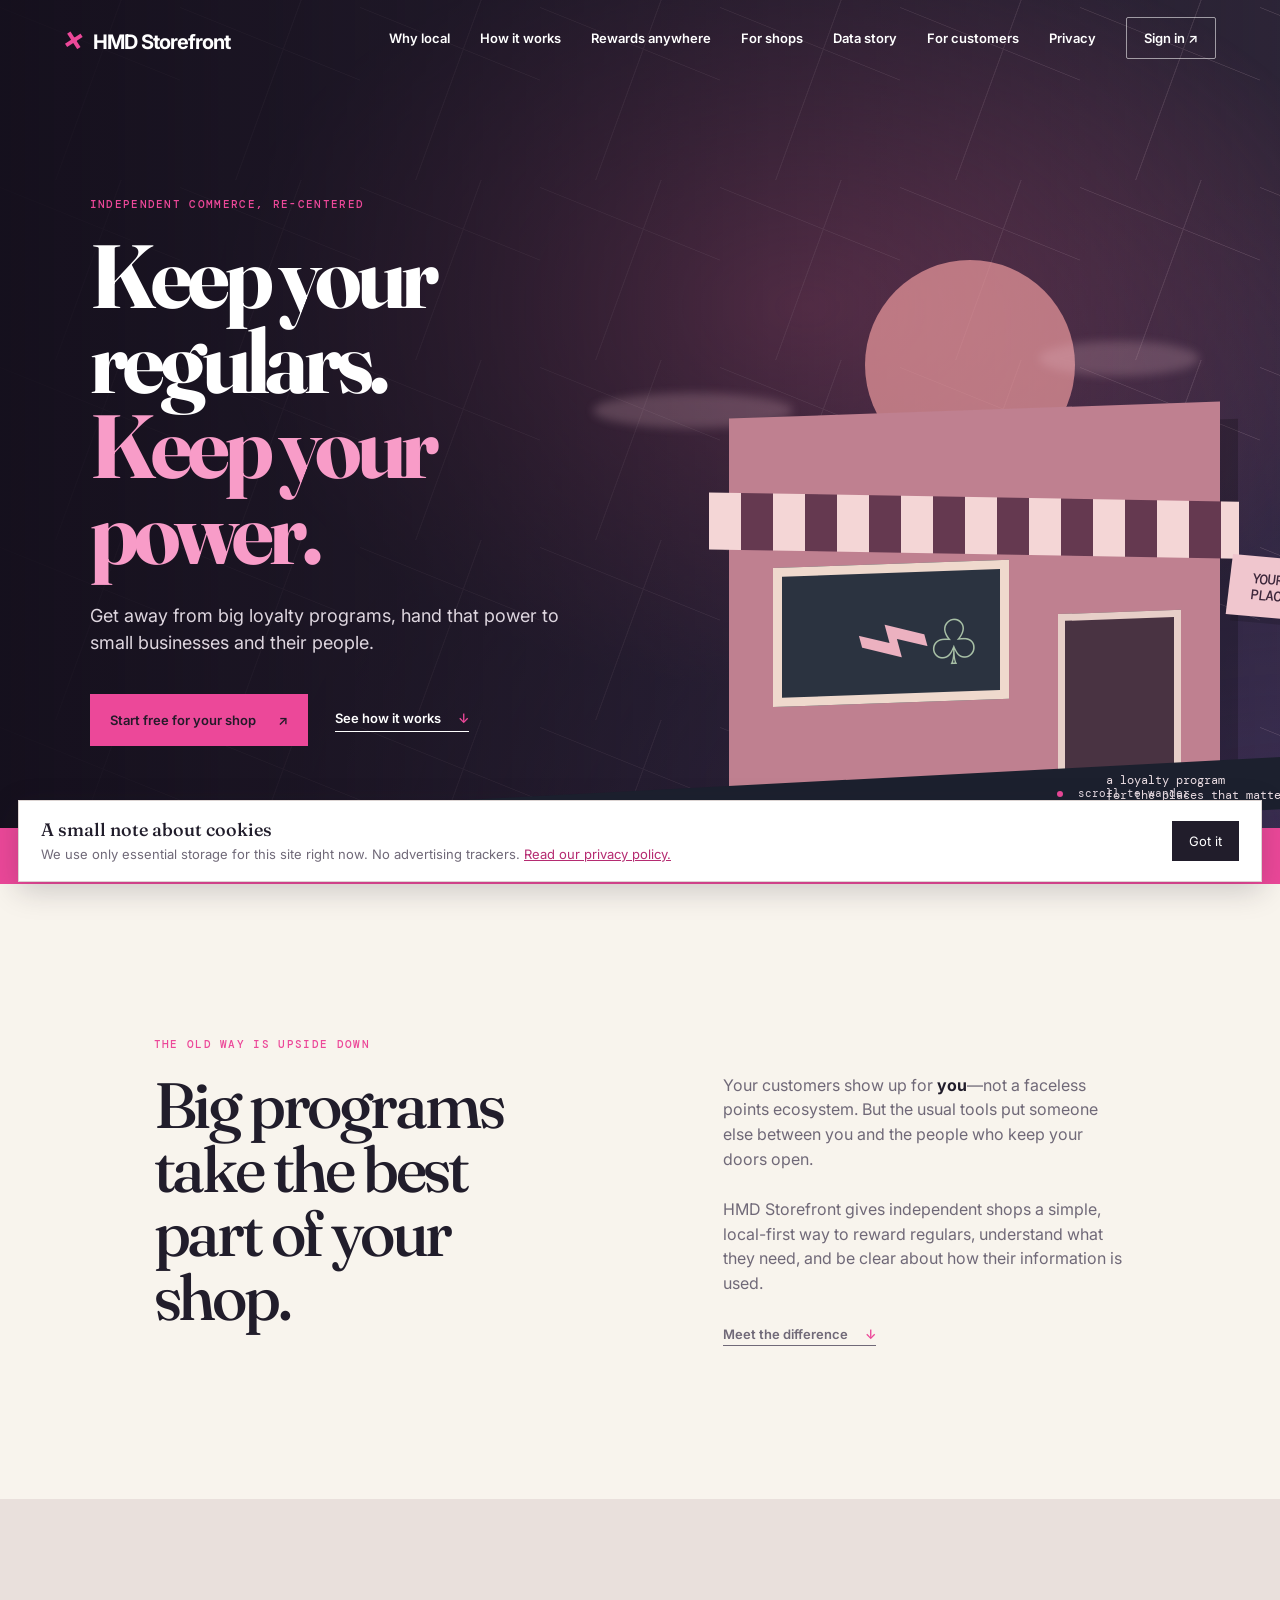
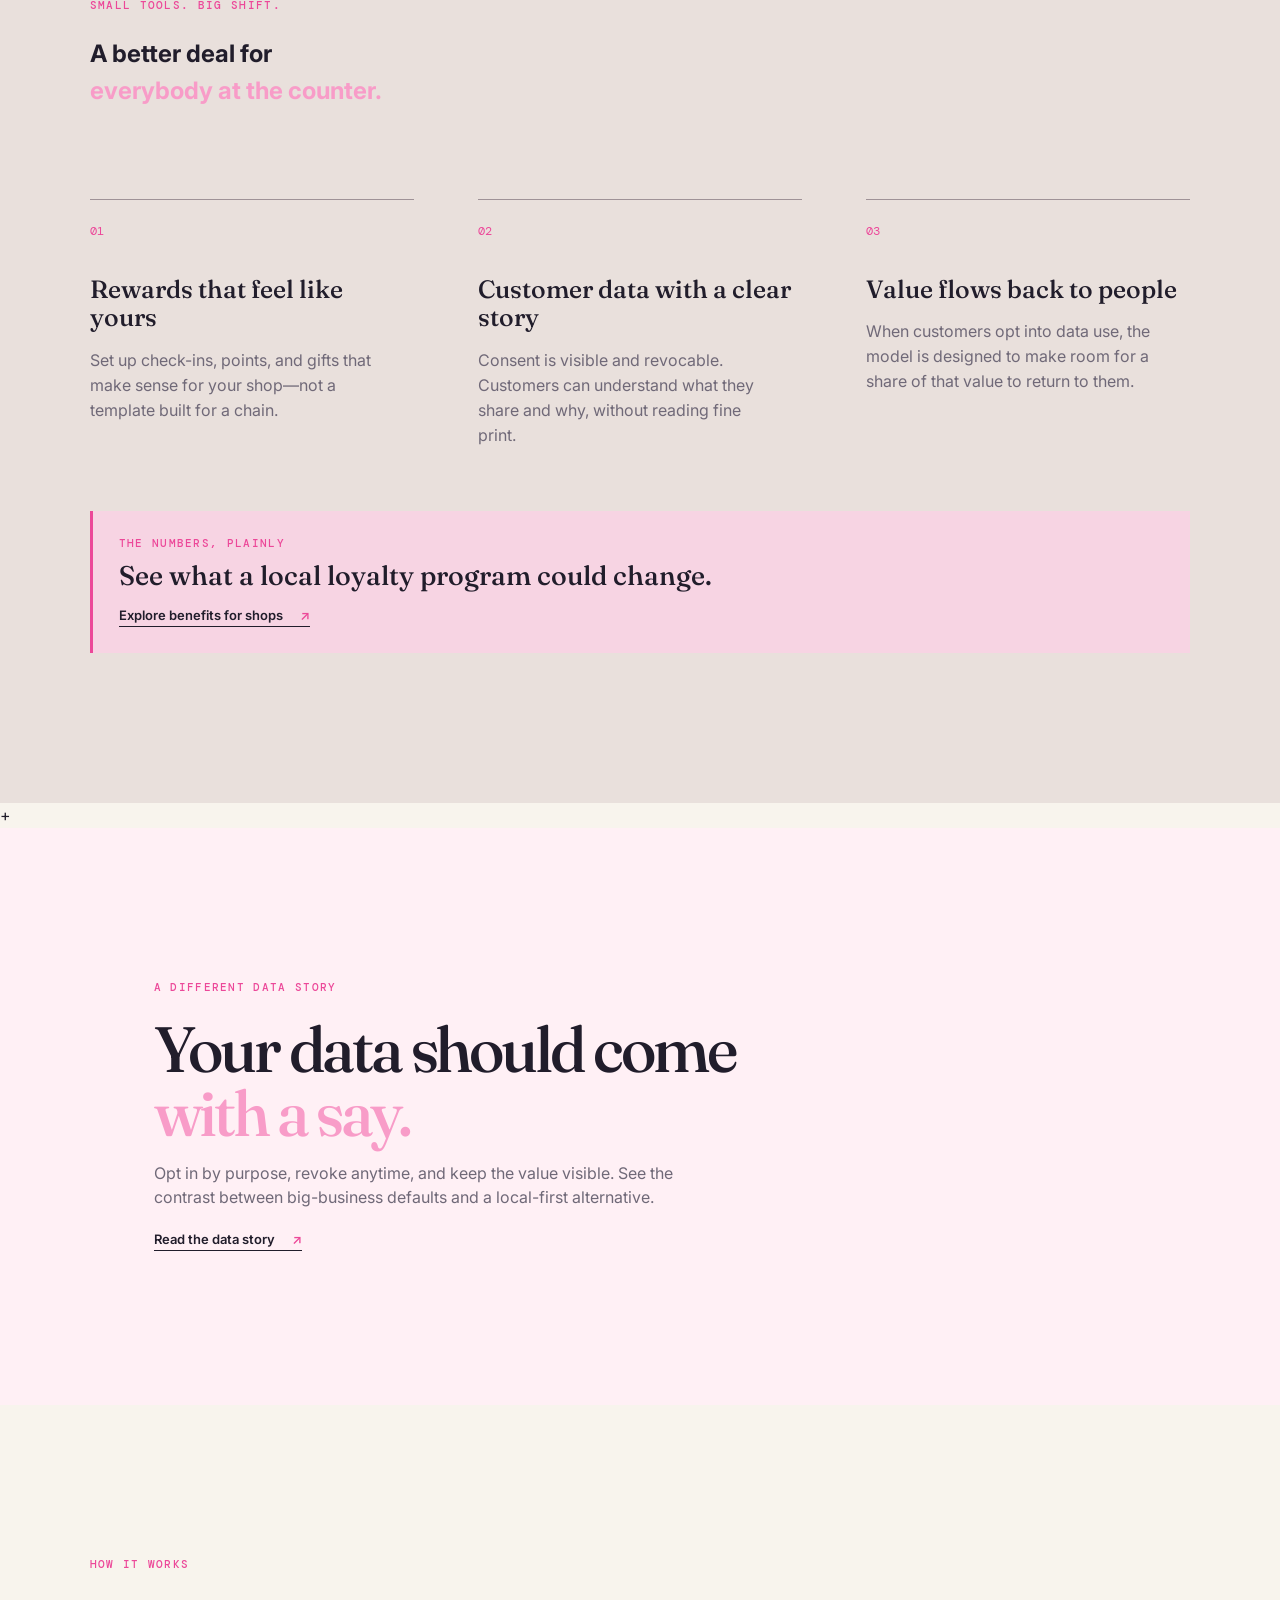
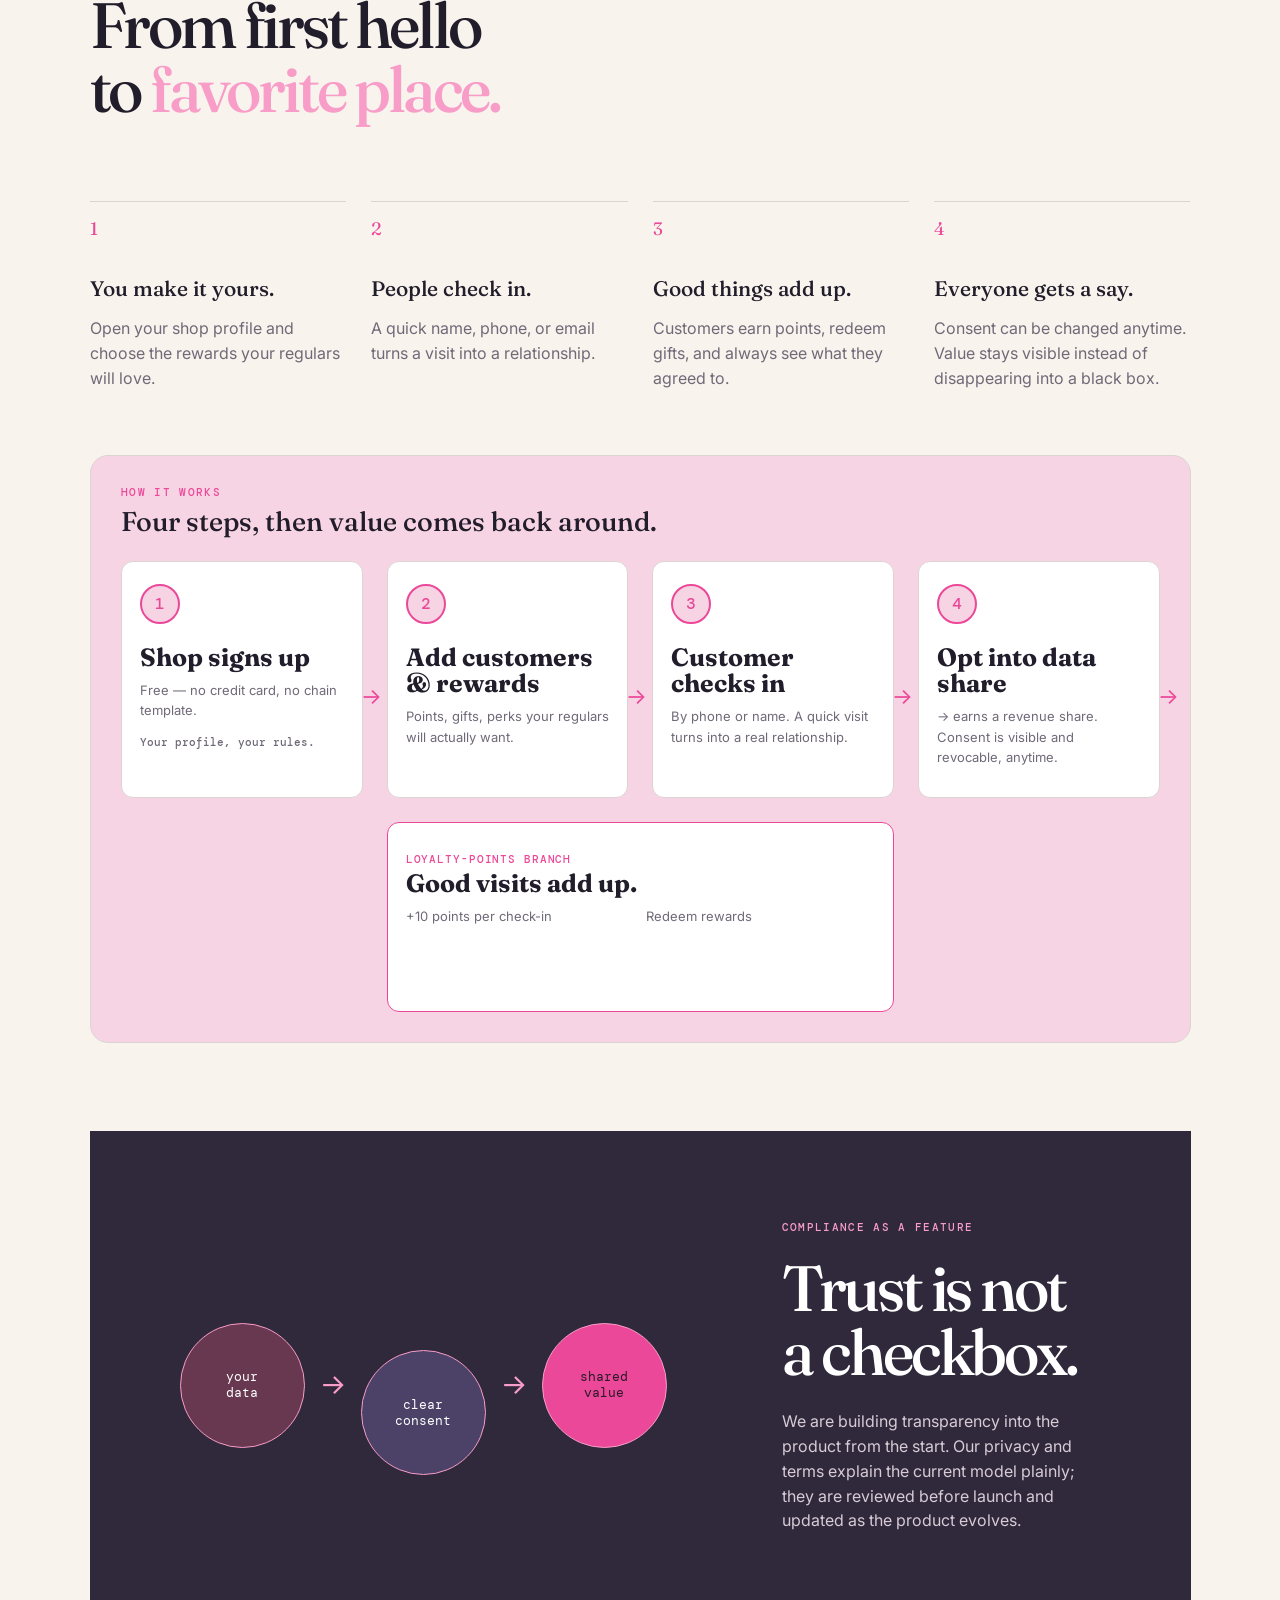
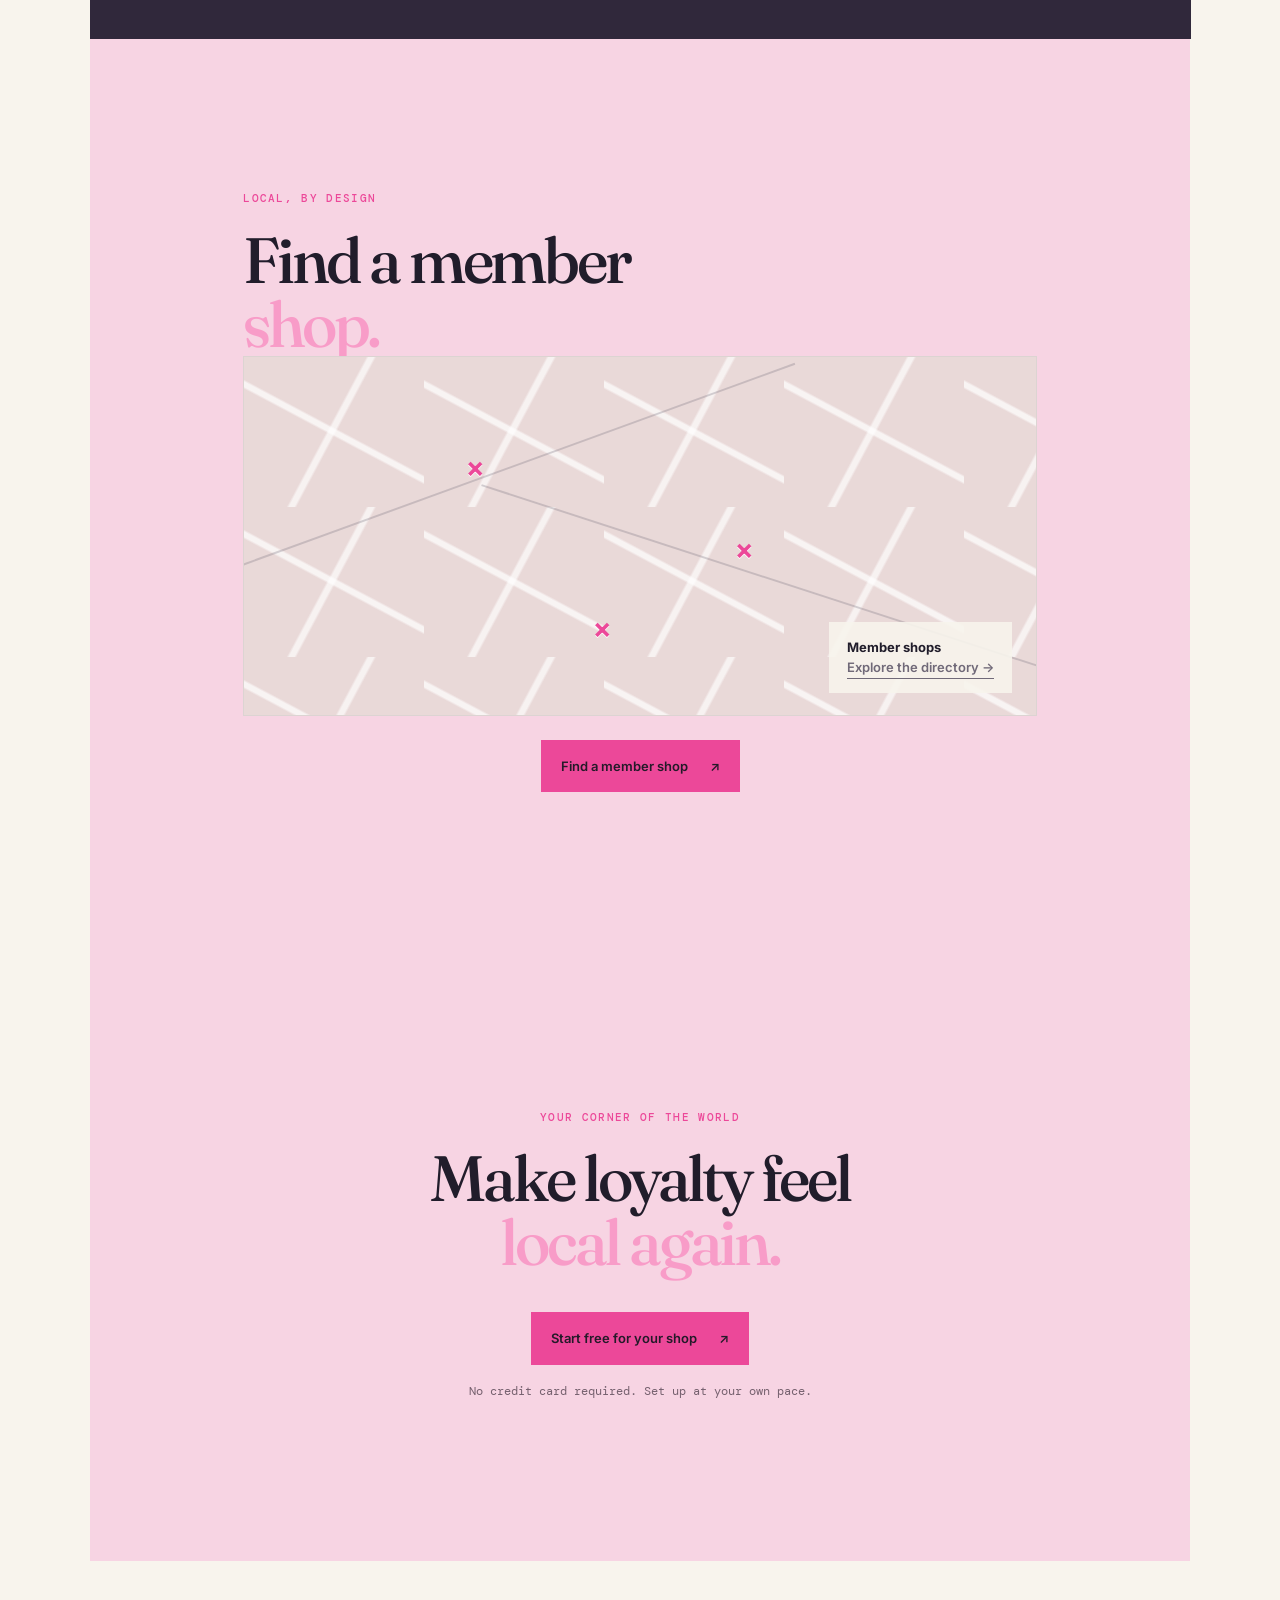
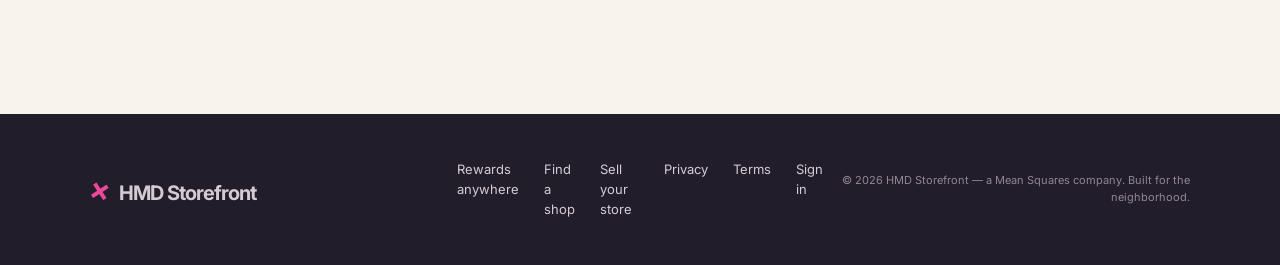
==== commit 8a7a8c2c: "fix(frontpage): consent-flow containment + parallax scoping + legal button contrast - Add data-story" ====
--- a/index.html
+++ b/index.html
@@ -32,7 +32,7 @@
     <section class="section split" id="why"><div><p class="eyebrow">The old way is upside down</p><h2>Big programs take the best part of your shop.</h2></div><div class="copy"><p>Your customers show up for <strong>you</strong>—not a faceless points ecosystem. But the usual tools put someone else between you and the people who keep your doors open.</p><p>HMD Storefront gives independent shops a simple, local-first way to reward regulars, understand what they need, and be clear about how their information is used.</p><a class="text-link" href="#features">Meet the difference <span>↓</span></a></div></section>
     <section class="feature-section" id="features"><div class="section-intro"><p class="eyebrow">Small tools. Big shift.</p><h2>A better deal for<br><em>everybody at the counter.</em></h2></div><div class="feature-grid"><article><span class="feature-num">01</span><h3>Rewards that feel like yours</h3><p>Set up check-ins, points, and gifts that make sense for your shop—not a template built for a chain.</p></article><article><span class="feature-num">02</span><h3>Customer data with a clear story</h3><p>Consent is visible and revocable. Customers can understand what they share and why, without reading fine print.</p></article><article><span class="feature-num">03</span><h3>Value flows back to people</h3><p>When customers opt into data use, the model is designed to make room for a share of that value to return to them.</p></article></div><div class="r8-teaser"><p class="eyebrow">The numbers, plainly</p><h3>See what a local loyalty program could change.</h3><a class="text-link" href="benefits.html">Explore benefits for shops <span>↗</span></a></div></section>
 +    <section class="section data-teaser"><p class="eyebrow">A different data story</p><h2>Your data should come<br><em>with a say.</em></h2><p>Opt in by purpose, revoke anytime, and keep the value visible. See the contrast between big-business defaults and a local-first alternative.</p><a class="text-link" href="data-story.html">Read the data story <span>↗</span></a></section>
-    <section class="section how" id="how"><div class="section-intro"><p class="eyebrow">How it works</p><h2>From first hello<br>to <em>favorite place.</em></h2></div><div class="steps"><div class="step"><b>1</b><h3>You make it yours.</h3><p>Open your shop profile and choose the rewards your regulars will love.</p></div><div class="step"><b>2</b><h3>People check in.</h3><p>A quick name, phone, or email turns a visit into a relationship.</p></div><div class="step"><b>3</b><h3>Good things add up.</h3><p>Customers earn points, redeem gifts, and always see what they agreed to.</p></div><div class="step"><b>4</b><h3>Everyone gets a say.</h3><p>Consent can be changed anytime. Value stays visible instead of disappearing into a black box.</p></div></div><div class="diagram-stage" data-diagram aria-label="How it works: a shop signs up, adds customers and rewards, customers check in by phone or name and opt into data sharing, earning a share of data revenue and loyalty points."><span class="diagram-ink-layer layer" data-speed=".12" aria-hidden="true"></span><div class="diagram-heading"><p class="eyebrow">How it works</p><p>Four steps, then value comes back around.</p></div><div class="diagram-carousel"><article class="diagram-panel" data-speed=".08"><b>1</b><h3>Shop signs up</h3><p>Free — no credit card, no chain template.</p><small>Your profile, your rules.</small></article><article class="diagram-panel" data-speed=".12"><b>2</b><h3>Add customers &amp; rewards</h3><p>Points, gifts, perks your regulars will actually want.</p></article><article class="diagram-panel" data-speed=".16"><b>3</b><h3>Customer checks in</h3><p>By phone or name. A quick visit turns into a real relationship.</p></article><article class="diagram-panel" data-speed=".2"><b>4</b><h3>Opt into data share</h3><p>→ earns a revenue share. Consent is visible and revocable, anytime.</p></article><article class="diagram-panel branch-panel" data-speed=".24"><span class="branch-label">LOYALTY-POINTS BRANCH</span><h3>Good visits add up</h3><div><p><strong>+10 points per check-in</strong><br><small>Every time they visit and check in.</small></p><p><strong>Redeem rewards</strong><br><small>Gifts, discounts, perks — your shop's choice.</small></p></div></article></div><div class="diagram-controls"><button type="button" data-carousel-prev aria-label="Previous how it works step">←</button><div class="diagram-dots" role="tablist" aria-label="How it works steps"></div><button type="button" data-carousel-next aria-label="Next how it works step">→</button></div><p class="diagram-caption">Keep it local. Keep it transparent. Your customers opt in — and they share in the value their data creates.</p></div></section>
+    <section class="section how" id="how"><div class="section-intro"><p class="eyebrow">How it works</p><h2>From first hello<br>to <em>favorite place.</em></h2></div><div class="steps"><div class="step"><b>1</b><h3>You make it yours.</h3><p>Open your shop profile and choose the rewards your regulars will love.</p></div><div class="step"><b>2</b><h3>People check in.</h3><p>A quick name, phone, or email turns a visit into a relationship.</p></div><div class="step"><b>3</b><h3>Good things add up.</h3><p>Customers earn points, redeem gifts, and always see what they agreed to.</p></div><div class="step"><b>4</b><h3>Everyone gets a say.</h3><p>Consent can be changed anytime. Value stays visible instead of disappearing into a black box.</p></div></div><div class="diagram-stage" data-diagram aria-label="How it works: a shop signs up, adds customers and rewards, customers check in by phone or name and opt into data sharing, earning a share of data revenue and loyalty points."><div class="diagram-heading"><p class="eyebrow">How it works</p><p>Four steps, then value comes back around.</p></div><div class="diagram-carousel"><article class="diagram-panel"><b>1</b><h3>Shop signs up</h3><p>Free — no credit card, no chain template.</p><small>Your profile, your rules.</small></article><article class="diagram-panel"><b>2</b><h3>Add customers &amp; rewards</h3><p>Points, gifts, perks your regulars will actually want.</p></article><article class="diagram-panel"><b>3</b><h3>Customer checks in</h3><p>By phone or name. A quick visit turns into a real relationship.</p></article><article class="diagram-panel"><b>4</b><h3>Opt into data share</h3><p>→ earns a revenue share. Consent is visible and revocable, anytime.</p></article><article class="diagram-panel branch-panel"><span class="branch-label">LOYALTY-POINTS BRANCH</span><h3>Good visits add up.</h3><div><p>+10 points per check-in</p><p>Redeem rewards</p></div></article></div></div>
     <section class="share-band"><div class="share-graphic"><span class="circle c1">your<br>data</span><span class="arrow">→</span><span class="circle c2">clear<br>consent</span><span class="arrow">→</span><span class="circle c3">shared<br>value</span></div><div><p class="eyebrow">Compliance as a feature</p><h2>Trust is not a checkbox.</h2><p>We are building transparency into the product from the start. Our privacy and terms explain the current model plainly; they are reviewed before launch and updated as the product evolves.</p></div></section>
     <section class="map-section section" id="shops"><div class="section-intro"><p class="eyebrow">Local, by design</p><h2>Find a member<br><em>shop.</em></h2></div><div class="map-placeholder" role="img" aria-label="Placeholder map showing local member shop pins"><span class="map-line line-a"></span><span class="map-line line-b"></span><span class="map-pin pin-a">×</span><span class="map-pin pin-b">×</span><span class="map-pin pin-c">×</span><div class="map-label"><strong>Member shops</strong><br><a class="text-link" href="directory.html">Explore the directory →</a></div></div><p style="text-align:center;margin-top:24px"><a class="button button-pink" href="directory.html">Find a member shop <span>↗</span></a></p></section>
     <section class="cta"><p class="eyebrow">Your corner of the world</p><h2>Make loyalty feel<br><em>local again.</em></h2><a class="button button-pink" href="https://storefront.holdmydata.store/signup">Start free for your shop <span>↗</span></a><p class="fine">No credit card required. Set up at your own pace.</p></section>
--- a/styles.css
+++ b/styles.css
@@ -16,6 +16,14 @@
 @media(max-width:720px){.diagram-stage{margin-top:28px;padding:22px 0 18px;border-radius:14px}.diagram-heading{padding:0 18px}.diagram-heading>p:last-child,.diagram-heading h2{font-size:27px}.diagram-carousel{overflow-x:auto;scroll-snap-type:x mandatory;-webkit-overflow-scrolling:touch;gap:12px;padding:4px 18px 12px;scrollbar-width:none}.diagram-carousel::-webkit-scrollbar{display:none}.diagram-panel{flex:0 0 calc(100vw - 36px);min-height:225px;padding:24px 20px;scroll-snap-align:start}.diagram-panel h3{font-size:26px}.diagram-panel p{font-size:13.5px;max-width:34ch}.diagram-panel:after{display:none}.branch-panel>div{display:block}.branch-panel>div p{margin-top:16px}.diagram-controls{display:flex;align-items:center;justify-content:space-between;padding:0 18px;margin-top:4px}.diagram-controls button{border:0;background:none;color:var(--pink);font:500 20px var(--mono);padding:8px;cursor:pointer}.diagram-dots{display:flex;gap:7px;align-items:center}.diagram-dots button{width:9px;height:9px;border:1px solid var(--pink);border-radius:50%;padding:0}.diagram-dots button[aria-selected=true]{background:var(--pink)}.diagram-caption{padding:0 18px;margin-top:14px}.consent-stage .diagram-panel{min-height:250px}.consent-stage .diagram-heading h2{font-size:26px}}
 @media(min-width:721px){.how .diagram-carousel{display:grid;grid-template-columns:repeat(4,1fr);gap:24px}.how .diagram-panel:after{right:-20px}.how .branch-panel{grid-column:2 / 4}.consent-stage .diagram-carousel{display:grid;grid-template-columns:repeat(3,1fr);gap:24px}.consent-stage .diagram-panel:nth-child(4){grid-column:1 / 2}.consent-stage .diagram-panel:nth-child(5){grid-column:2 / 3}.consent-stage .phase-panel{grid-column:1 / 4;display:grid;grid-template-columns:1fr 1fr;gap:20px}.consent-stage .phase-panel h3{grid-column:1 / 3}}
 @media(prefers-reduced-motion:reduce){.diagram-stage{animation:none!important;opacity:1!important;transform:none!important}.diagram-carousel{scroll-behavior:auto}}
+
+/* Keep the consent flow inside its stage at desktop widths. Six nodes need
+   two rows; the previous three-column rule left the fifth node overflowing. */
+@media(min-width:721px){.consent-stage .diagram-carousel{grid-template-columns:repeat(3,minmax(0,1fr));overflow:visible}.consent-stage .diagram-panel{min-width:0}.consent-stage .phase-panel{min-width:0;grid-template-columns:repeat(2,minmax(0,1fr))}.consent-stage .phase-panel>*{min-width:0}}
+
+/* Legal-page links otherwise override the button's dark ink text. */
+.legal a.button-pink{color:var(--ink);text-decoration:none}
+.how .diagram-stage{margin-bottom:clamp(56px,7vw,88px)}
 .r8-teaser{margin-top:48px;padding:26px;background:var(--blush);border-left:3px solid var(--pink)}
 .directory-page,.join-page{max-width:1180px;margin:0 auto;padding:0 32px}.directory-hero,.join-hero{padding:82px 0 48px;max-width:850px}.directory-hero h1,.join-hero h1{font:700 clamp(48px,7vw,82px)/.96 var(--serif);letter-spacing:-.045em;margin:0 0 24px}.directory-hero em,.join-hero em{color:var(--pink);font-style:normal}.directory-search{max-width:680px;margin:0 auto 50px}.search-wrap{position:relative}.search-wrap>span{position:absolute;left:14px;top:50%;transform:translateY(-50%);font:24px var(--mono);color:var(--pink)}.search-input{width:100%;padding:14px 16px 14px 42px;background:#fff;border:1.5px solid var(--line);border-radius:12px;font:15px var(--sans)}.search-input:focus{outline:0;border-color:var(--pink);box-shadow:0 0 0 3px rgba(236,72,153,.15)}.search-meta{color:var(--muted);font:11px var(--mono);margin:10px 0}.directory-grid{display:grid;grid-template-columns:repeat(auto-fill,minmax(280px,1fr));gap:24px;min-height:180px}.shop-card{background:#fff;border:1.5px solid var(--line);border-radius:14px;overflow:hidden}.shop-media{aspect-ratio:16/10;background:var(--blush)}.shop-photo,.shop-mono{width:100%;height:100%;object-fit:cover}.shop-mono{display:grid;place-items:center;background-color:var(--blush);background-image:linear-gradient(28deg,transparent 48%,rgba(255,255,255,.6) 49% 51%,transparent 52%);background-size:180px 150px;color:var(--pink);font:500 48px var(--mono)}.shop-card-body{padding:22px}.shop-card h3{font:500 26px/1.05 var(--serif);margin:0 0 10px}.shop-card h3 a:hover{color:var(--pink)}.shop-card-body>p:not(.shop-detail){color:var(--muted);font-size:13px;min-height:42px}.shop-detail{color:var(--muted);font:11px/1.5 var(--mono);margin:8px 0}.shop-card .text-link{display:inline-block;margin-top:12px}.shop-skeleton{height:380px;border-radius:14px;background:linear-gradient(var(--blush),var(--blush)) top/100% 60% no-repeat,#fff;border:1px solid var(--line);animation:pulse 1.2s ease-in-out infinite alternate}.directory-empty{text-align:center;padding:20px 0 100px}.directory-empty h2{font:500 clamp(36px,5vw,58px)/1 var(--serif);margin:12px 0}.directory-empty p:not(.eyebrow){max-width:520px;margin:0 auto 22px;color:var(--muted)}.directory-empty small{display:block;color:var(--muted);font:11px var(--mono);margin-top:20px}.empty-map{height:100px;max-width:500px;margin:0 auto 24px;background:var(--blush);position:relative;background-image:linear-gradient(28deg,transparent 48%,rgba(255,255,255,.6) 49% 51%,transparent 52%);background-size:180px 150px}.empty-map span{position:absolute;color:var(--pink);font:28px var(--mono)}.empty-map span:nth-child(1){top:20px;left:24%}.empty-map span:nth-child(2){top:48px;left:58%}.empty-map span:nth-child(3){top:12px;left:74%}.join-hero{max-width:980px}.join-hero .fine{margin-top:18px}.join-benefits{margin:30px 0 100px}.join-numbers{padding:70px 0 90px;border-top:1px solid var(--line)}.join-numbers h2,.join-steps h2{font:500 clamp(38px,5vw,64px)/1 var(--serif);margin:0 0 16px}.join-stat-grid{display:grid;grid-template-columns:repeat(5,1fr);gap:1px;background:var(--ink);margin:42px 0 24px}.join-stat-grid article{background:var(--paper);padding:24px 18px;min-height:210px}.join-stat-grid b{font:700 clamp(32px,4vw,52px)/1 var(--serif);color:var(--pink)}.join-stat-grid p{font-size:13px;color:var(--muted);min-height:60px}.join-stat-grid small{font:11px var(--mono);color:var(--muted)}.join-steps{padding:0 0 90px}.join-steps .steps{margin-top:34px}.sr-only{position:absolute;width:1px;height:1px;padding:0;margin:-1px;overflow:hidden;clip:rect(0,0,0,0);white-space:nowrap;border:0}@keyframes pulse{from{opacity:.55}to{opacity:1}}
 @media(max-width:720px){.directory-page,.join-page{padding:0 18px}.directory-hero,.join-hero{padding:58px 0 38px}.directory-grid{grid-template-columns:1fr}.join-stat-grid{grid-template-columns:1fr 1fr}.join-stat-grid article{min-height:0}.join-stat-grid p{min-height:0}.shop-skeleton{height:330px}}
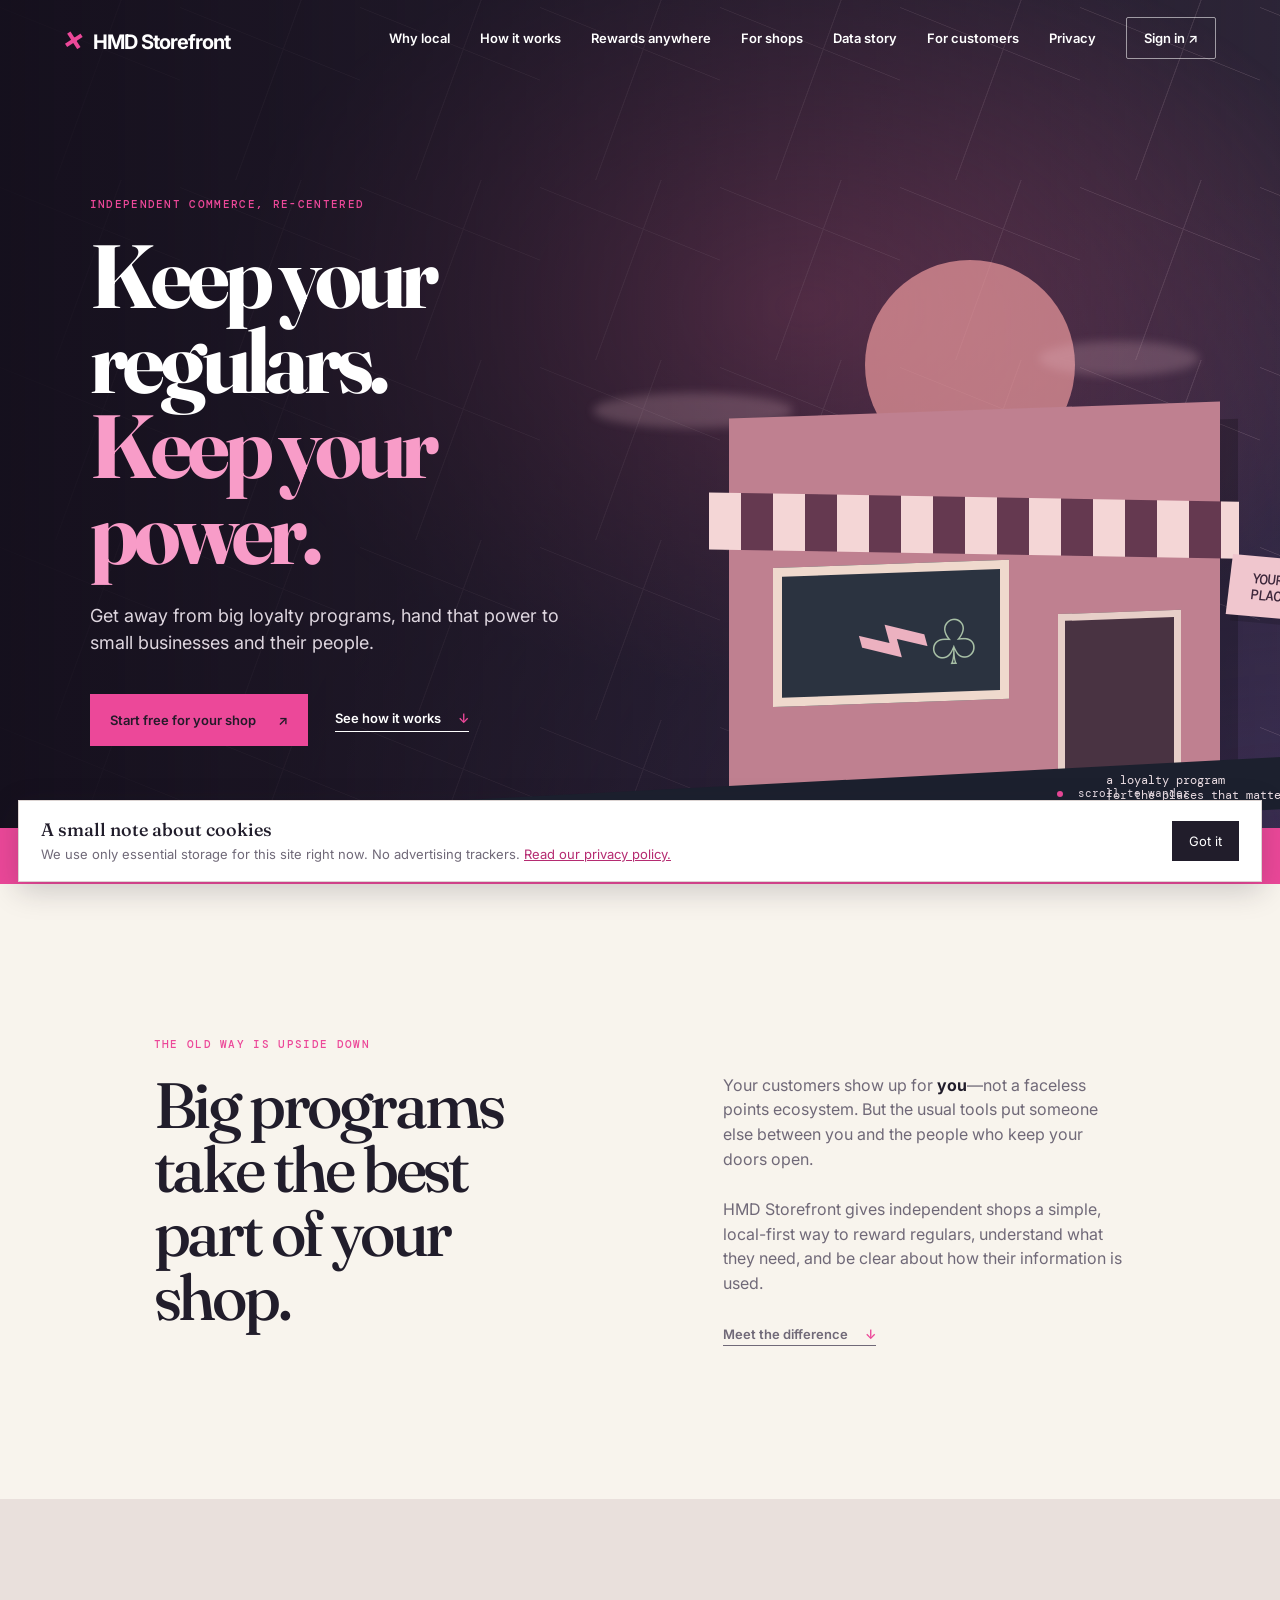
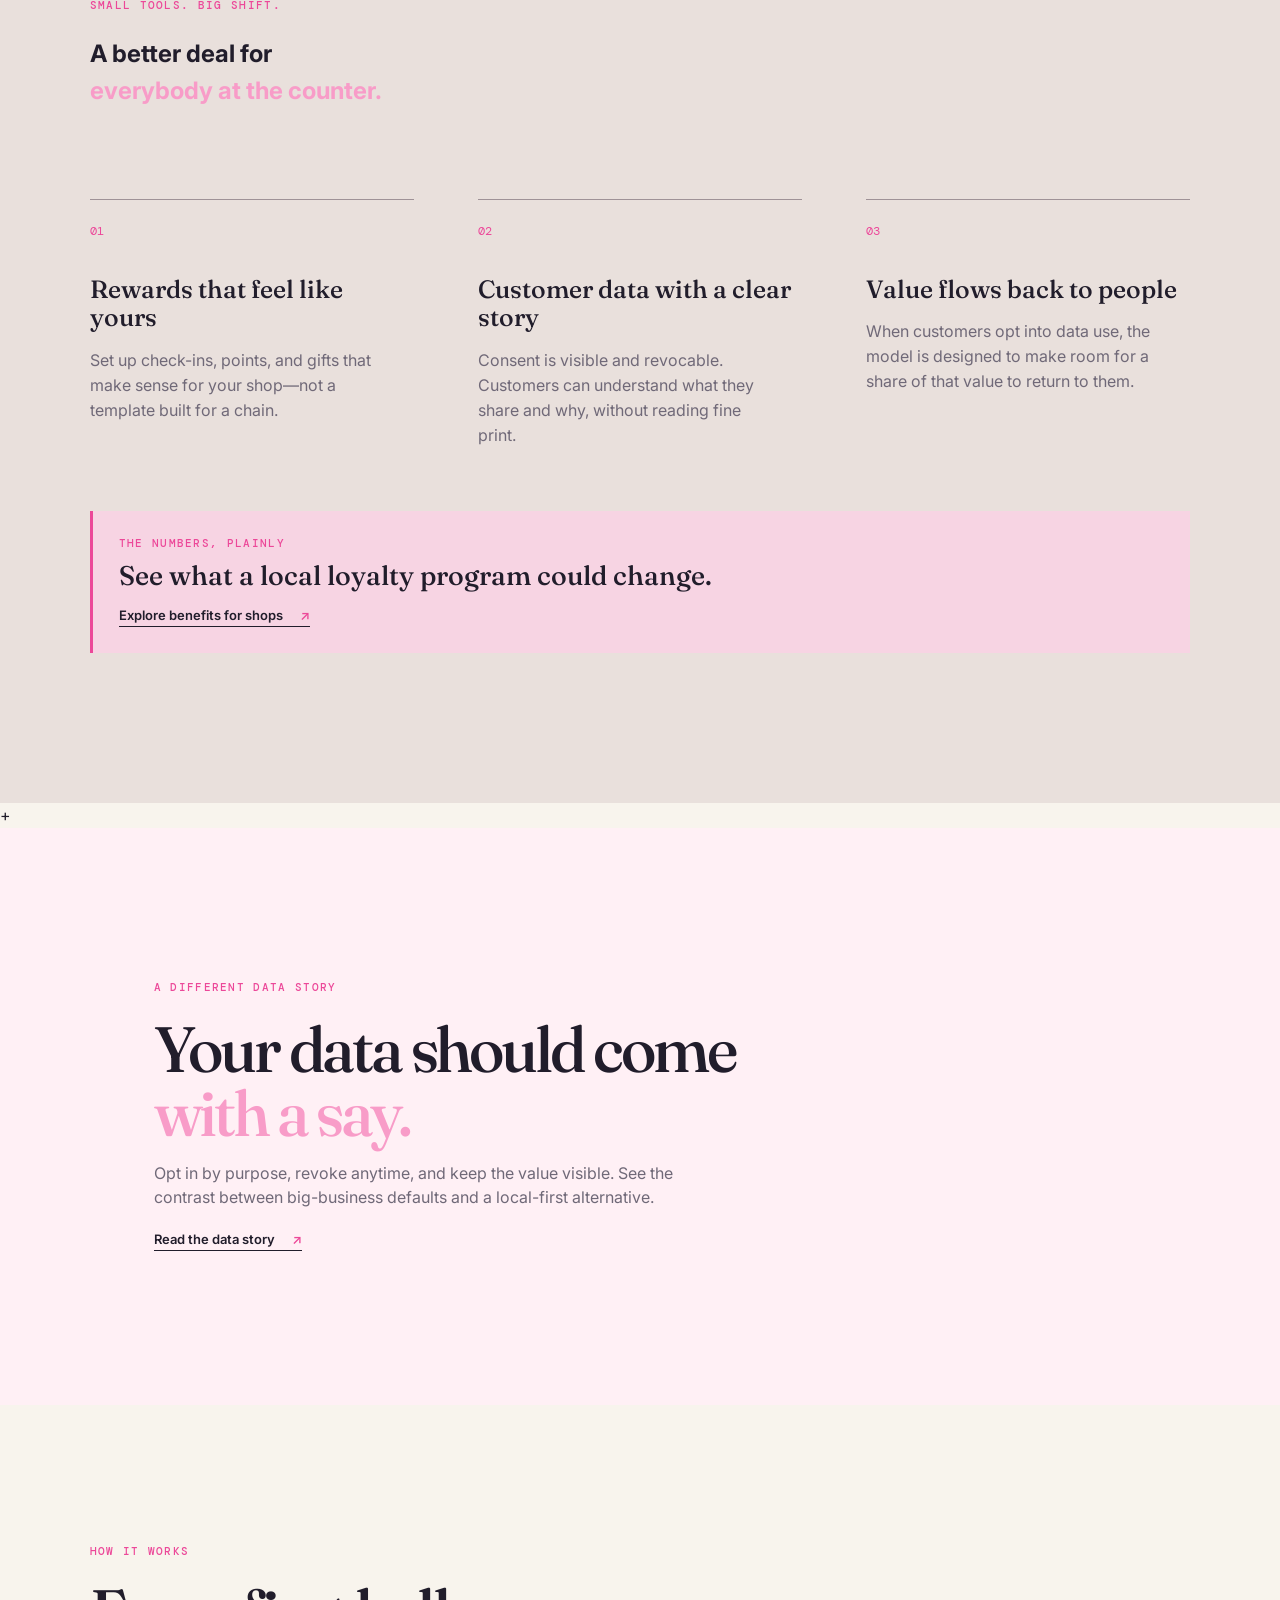
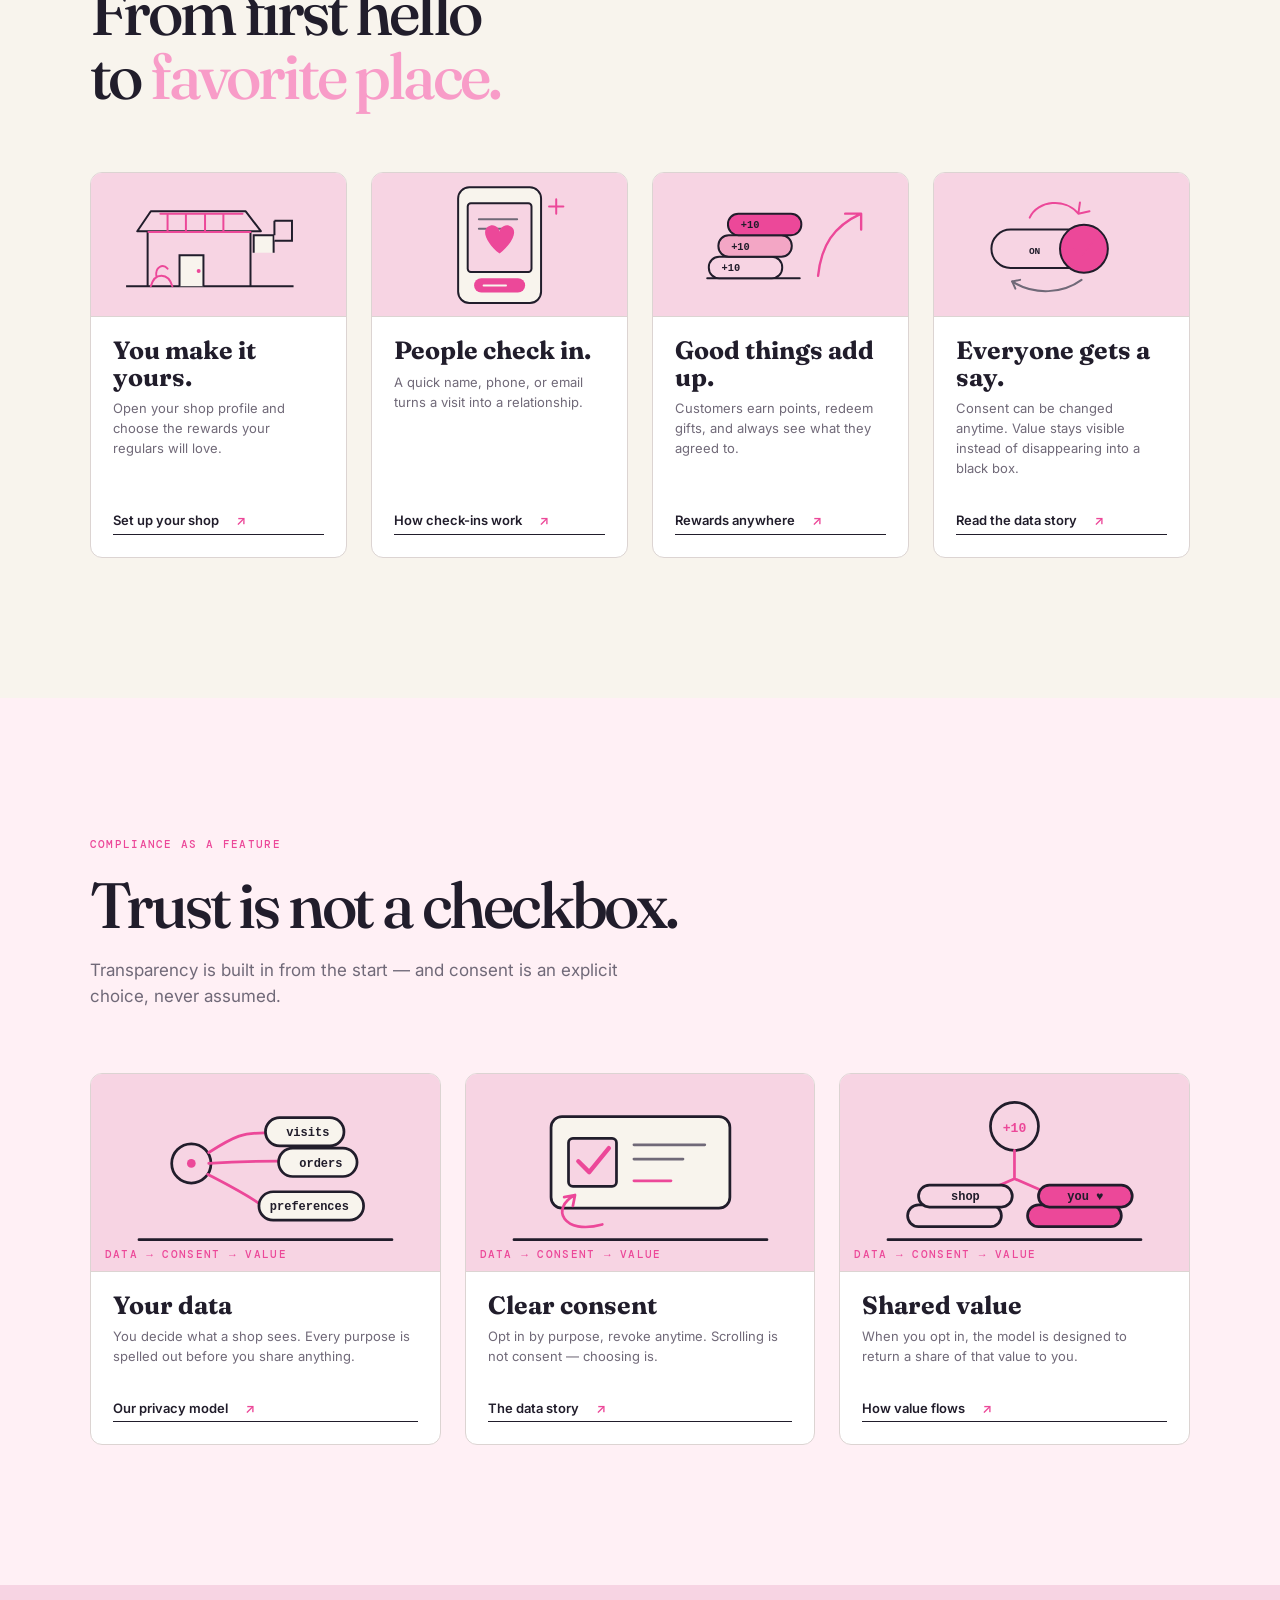
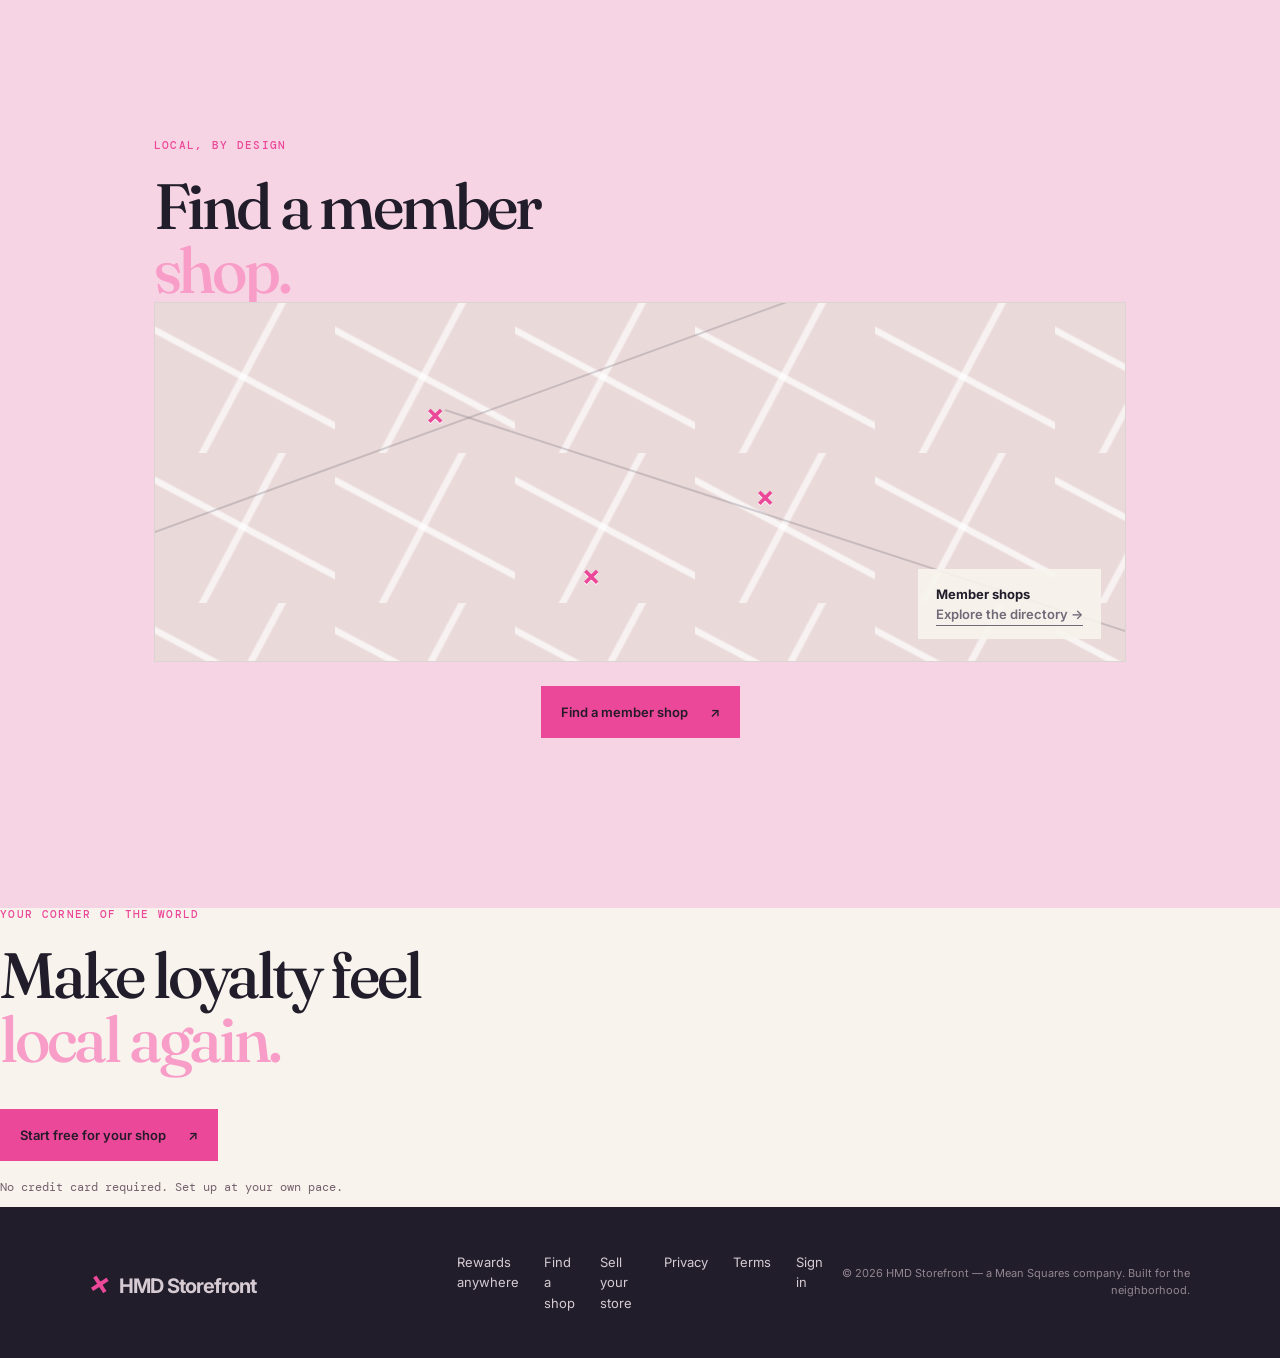
==== commit 8d6838b6: "Editorial refactor, SVG graphics, and page treatments" ====
--- a/index.html
+++ b/index.html
@@ -32,8 +32,23 @@
     <section class="section split" id="why"><div><p class="eyebrow">The old way is upside down</p><h2>Big programs take the best part of your shop.</h2></div><div class="copy"><p>Your customers show up for <strong>you</strong>—not a faceless points ecosystem. But the usual tools put someone else between you and the people who keep your doors open.</p><p>HMD Storefront gives independent shops a simple, local-first way to reward regulars, understand what they need, and be clear about how their information is used.</p><a class="text-link" href="#features">Meet the difference <span>↓</span></a></div></section>
     <section class="feature-section" id="features"><div class="section-intro"><p class="eyebrow">Small tools. Big shift.</p><h2>A better deal for<br><em>everybody at the counter.</em></h2></div><div class="feature-grid"><article><span class="feature-num">01</span><h3>Rewards that feel like yours</h3><p>Set up check-ins, points, and gifts that make sense for your shop—not a template built for a chain.</p></article><article><span class="feature-num">02</span><h3>Customer data with a clear story</h3><p>Consent is visible and revocable. Customers can understand what they share and why, without reading fine print.</p></article><article><span class="feature-num">03</span><h3>Value flows back to people</h3><p>When customers opt into data use, the model is designed to make room for a share of that value to return to them.</p></article></div><div class="r8-teaser"><p class="eyebrow">The numbers, plainly</p><h3>See what a local loyalty program could change.</h3><a class="text-link" href="benefits.html">Explore benefits for shops <span>↗</span></a></div></section>
 +    <section class="section data-teaser"><p class="eyebrow">A different data story</p><h2>Your data should come<br><em>with a say.</em></h2><p>Opt in by purpose, revoke anytime, and keep the value visible. See the contrast between big-business defaults and a local-first alternative.</p><a class="text-link" href="data-story.html">Read the data story <span>↗</span></a></section>
-    <section class="section how" id="how"><div class="section-intro"><p class="eyebrow">How it works</p><h2>From first hello<br>to <em>favorite place.</em></h2></div><div class="steps"><div class="step"><b>1</b><h3>You make it yours.</h3><p>Open your shop profile and choose the rewards your regulars will love.</p></div><div class="step"><b>2</b><h3>People check in.</h3><p>A quick name, phone, or email turns a visit into a relationship.</p></div><div class="step"><b>3</b><h3>Good things add up.</h3><p>Customers earn points, redeem gifts, and always see what they agreed to.</p></div><div class="step"><b>4</b><h3>Everyone gets a say.</h3><p>Consent can be changed anytime. Value stays visible instead of disappearing into a black box.</p></div></div><div class="diagram-stage" data-diagram aria-label="How it works: a shop signs up, adds customers and rewards, customers check in by phone or name and opt into data sharing, earning a share of data revenue and loyalty points."><div class="diagram-heading"><p class="eyebrow">How it works</p><p>Four steps, then value comes back around.</p></div><div class="diagram-carousel"><article class="diagram-panel"><b>1</b><h3>Shop signs up</h3><p>Free — no credit card, no chain template.</p><small>Your profile, your rules.</small></article><article class="diagram-panel"><b>2</b><h3>Add customers &amp; rewards</h3><p>Points, gifts, perks your regulars will actually want.</p></article><article class="diagram-panel"><b>3</b><h3>Customer checks in</h3><p>By phone or name. A quick visit turns into a real relationship.</p></article><article class="diagram-panel"><b>4</b><h3>Opt into data share</h3><p>→ earns a revenue share. Consent is visible and revocable, anytime.</p></article><article class="diagram-panel branch-panel"><span class="branch-label">LOYALTY-POINTS BRANCH</span><h3>Good visits add up.</h3><div><p>+10 points per check-in</p><p>Redeem rewards</p></div></article></div></div>
-    <section class="share-band"><div class="share-graphic"><span class="circle c1">your<br>data</span><span class="arrow">→</span><span class="circle c2">clear<br>consent</span><span class="arrow">→</span><span class="circle c3">shared<br>value</span></div><div><p class="eyebrow">Compliance as a feature</p><h2>Trust is not a checkbox.</h2><p>We are building transparency into the product from the start. Our privacy and terms explain the current model plainly; they are reviewed before launch and updated as the product evolves.</p></div></section>
+    <section class="edition" id="how">
+      <div class="edition-head"><p class="eyebrow">How it works</p><h2>From first hello<br>to <em>favorite place.</em></h2></div>
+      <div class="edition-grid">
+        <article class="edition-card"><div class="edition-visual" aria-hidden="true"><svg viewBox="0 0 320 180" role="presentation"><path d="M44 142h210M71 142V73h129v69M58 73h155L194 48H75z" fill="#f7d4e3" stroke="#211d2b" stroke-width="2.5" stroke-linejoin="round"/><path d="M72 74h128M87 51h103M96 51v22M119 51v22M143 51v22M166 51v22" fill="none" stroke="#ec4899" stroke-width="2.5" stroke-linecap="round"/><path d="M111 142v-39h30v39M204 100v-22h25v22" fill="#f8f4ed" stroke="#211d2b" stroke-width="2.5"/><circle cx="135" cy="123" r="2.5" fill="#ec4899"/><path d="M230 78v-18M230 60h22v25h-22" fill="#f7d4e3" stroke="#211d2b" stroke-width="2.5"/><path d="M75 142c5-18 22-17 27 0M82 130c-2-12 8-17 14-10" fill="none" stroke="#ec4899" stroke-width="2.5" stroke-linecap="round"/></svg></div><h3>You make it yours.</h3><p>Open your shop profile and choose the rewards your regulars will love.</p><a class="text-link" href="join.html">Set up your shop <span>↗</span></a></article>
+        <article class="edition-card"><div class="edition-visual" aria-hidden="true"><svg viewBox="0 0 320 180" role="presentation"><rect x="108" y="18" width="104" height="145" rx="14" fill="#f8f4ed" stroke="#211d2b" stroke-width="2.5"/><rect x="120" y="38" width="80" height="86" rx="4" fill="#f7d4e3" stroke="#211d2b" stroke-width="2.5"/><path d="M134 58h48M134 70h30" stroke="#706978" stroke-width="2.5" stroke-linecap="round"/><path d="M160 101c-16-12-25-31-12-35 7-2 12 4 12 8 0-4 5-10 12-8 13 4 4 23-12 35z" fill="#ec4899"/><rect x="128" y="132" width="64" height="18" rx="9" fill="#ec4899"/><path d="M140 141h28" stroke="#f8f4ed" stroke-width="2.5" stroke-linecap="round"/><path d="M222 42h18M231 33v18" stroke="#ec4899" stroke-width="2.5" stroke-linecap="round"/></svg></div><h3>People check in.</h3><p>A quick name, phone, or email turns a visit into a relationship.</p><a class="text-link" href="rewards.html">How check-ins work <span>↗</span></a></article>
+        <article class="edition-card"><div class="edition-visual" aria-hidden="true"><svg viewBox="0 0 320 180" role="presentation"><path d="M68 132h116" stroke="#211d2b" stroke-width="2.5" stroke-linecap="round"/><rect x="70" y="105" width="92" height="27" rx="13" fill="#f7d4e3" stroke="#211d2b" stroke-width="2.5"/><rect x="82" y="78" width="92" height="27" rx="13" fill="#f3a6c5" stroke="#211d2b" stroke-width="2.5"/><rect x="94" y="51" width="92" height="27" rx="13" fill="#ec4899" stroke="#211d2b" stroke-width="2.5"/><g fill="#211d2b" font-family="monospace" font-size="13" font-weight="700"><text x="110" y="69">+10</text><text x="98" y="96">+10</text><text x="86" y="123">+10</text></g><path d="M207 129c4-38 19-62 54-78M261 51h-20M261 51v20" fill="none" stroke="#ec4899" stroke-width="3" stroke-linecap="round" stroke-linejoin="round"/></svg></div><h3>Good things add up.</h3><p>Customers earn points, redeem gifts, and always see what they agreed to.</p><a class="text-link" href="rewards.html">Rewards anywhere <span>↗</span></a></article>
+        <article class="edition-card"><div class="edition-visual" aria-hidden="true"><svg viewBox="0 0 320 180" role="presentation"><rect x="72" y="71" width="142" height="48" rx="24" fill="#f7d4e3" stroke="#211d2b" stroke-width="2.5"/><circle cx="188" cy="95" r="30" fill="#ec4899" stroke="#211d2b" stroke-width="2.5"/><path d="m176 95 9 9 16-20M120 56c10-22 45-25 61-5M181 51l2-14M181 51l14-3" fill="none" stroke="#ec4899" stroke-width="2.5" stroke-linecap="round" stroke-linejoin="round"/><path d="M98 136c28 18 64 15 87-2" fill="none" stroke="#706978" stroke-width="2.5" stroke-linecap="round"/><path d="M98 136l10-2M98 136l4 9" fill="none" stroke="#706978" stroke-width="2.5" stroke-linecap="round"/><text x="119" y="101" fill="#211d2b" font-family="monospace" font-size="12">ON</text></svg></div><h3>Everyone gets a say.</h3><p>Consent can be changed anytime. Value stays visible instead of disappearing into a black box.</p><a class="text-link" href="data-story.html">Read the data story <span>↗</span></a></article>
+      </div>
+    </section>
+    <section class="edition edition-flow">
+      <div class="edition-head"><p class="eyebrow">Compliance as a feature</p><h2>Trust is not a checkbox.</h2><p class="edition-lead">Transparency is built in from the start — and consent is an explicit choice, never assumed.</p></div>
+      <div class="edition-grid edition-grid-3">
+        <article class="edition-card"><div class="edition-visual" aria-hidden="true"><svg viewBox="0 0 320 180" role="presentation"><circle cx="92" cy="82" r="18" fill="#f7d4e3" stroke="#211d2b" stroke-width="2.5"/><circle cx="92" cy="82" r="4" fill="#ec4899"/><path d="M108 72c25-16 32-18 51-18M108 82c30-2 45-2 64-2M107 92c25 13 35 18 49 28" fill="none" stroke="#ec4899" stroke-width="2.5" stroke-linecap="round"/><rect x="160" y="40" width="72" height="26" rx="13" fill="#f8f4ed" stroke="#211d2b" stroke-width="2.5"/><rect x="172" y="68" width="72" height="26" rx="13" fill="#f8f4ed" stroke="#211d2b" stroke-width="2.5"/><rect x="154" y="108" width="96" height="26" rx="13" fill="#f8f4ed" stroke="#211d2b" stroke-width="2.5"/><g fill="#211d2b" font-family="monospace" font-size="11"><text x="179" y="57">visits</text><text x="191" y="85">orders</text><text x="164" y="125">preferences</text></g><path d="M44 152h232" fill="none" stroke="#211d2b" stroke-width="2.5" stroke-linecap="round"/></svg><span class="flow-label">DATA → CONSENT → VALUE</span></div><h3>Your data</h3><p>You decide what a shop sees. Every purpose is spelled out before you share anything.</p><a class="text-link" href="privacy.html">Our privacy model <span>↗</span></a></article>
+        <article class="edition-card"><div class="edition-visual" aria-hidden="true"><svg viewBox="0 0 320 180" role="presentation"><rect x="78" y="39" width="164" height="84" rx="10" fill="#f8f4ed" stroke="#211d2b" stroke-width="2.5"/><rect x="94" y="59" width="44" height="44" rx="4" fill="#f7d4e3" stroke="#211d2b" stroke-width="2.5"/><path d="m103 80 10 10 18-22" fill="none" stroke="#ec4899" stroke-width="4" stroke-linecap="round" stroke-linejoin="round"/><path d="M154 65h65M154 78h45" stroke="#706978" stroke-width="2.5" stroke-linecap="round"/><path d="M154 98h34" stroke="#ec4899" stroke-width="2.5" stroke-linecap="round"/><path d="M125 138c-36 10-48-15-25-27M100 111l-10 2M100 111l-2 10" fill="none" stroke="#ec4899" stroke-width="2.5" stroke-linecap="round" stroke-linejoin="round"/><path d="M44 152h232" fill="none" stroke="#211d2b" stroke-width="2.5" stroke-linecap="round"/></svg><span class="flow-label">DATA → CONSENT → VALUE</span></div><h3>Clear consent</h3><p>Opt in by purpose, revoke anytime. Scrolling is not consent — choosing is.</p><a class="text-link" href="data-story.html">The data story <span>↗</span></a></article>
+        <article class="edition-card"><div class="edition-visual" aria-hidden="true"><svg viewBox="0 0 320 180" role="presentation"><circle cx="160" cy="48" r="22" fill="#f7d4e3" stroke="#211d2b" stroke-width="2.5"/><text x="160" y="53" text-anchor="middle" fill="#ec4899" font-family="monospace" font-size="12">+10</text><path d="M160 70v26M160 96 105 120M160 96l55 24" fill="none" stroke="#ec4899" stroke-width="2.5" stroke-linecap="round" stroke-linejoin="round"/><rect x="62" y="120" width="86" height="20" rx="10" fill="#f7d4e3" stroke="#211d2b" stroke-width="2.5"/><rect x="72" y="102" width="86" height="20" rx="10" fill="#f7d4e3" stroke="#211d2b" stroke-width="2.5"/><text x="115" y="116" text-anchor="middle" fill="#211d2b" font-family="monospace" font-size="11">shop</text><rect x="172" y="120" width="86" height="20" rx="10" fill="#ec4899" stroke="#211d2b" stroke-width="2.5"/><rect x="182" y="102" width="86" height="20" rx="10" fill="#ec4899" stroke="#211d2b" stroke-width="2.5"/><text x="225" y="116" text-anchor="middle" fill="#211d2b" font-family="monospace" font-size="11">you ♥</text><path d="M44 152h232" fill="none" stroke="#211d2b" stroke-width="2.5" stroke-linecap="round"/></svg><span class="flow-label">DATA → CONSENT → VALUE</span></div><h3>Shared value</h3><p>When you opt in, the model is designed to return a share of that value to you.</p><a class="text-link" href="rewards.html">How value flows <span>↗</span></a></article>
+      </div>
+    </section>
     <section class="map-section section" id="shops"><div class="section-intro"><p class="eyebrow">Local, by design</p><h2>Find a member<br><em>shop.</em></h2></div><div class="map-placeholder" role="img" aria-label="Placeholder map showing local member shop pins"><span class="map-line line-a"></span><span class="map-line line-b"></span><span class="map-pin pin-a">×</span><span class="map-pin pin-b">×</span><span class="map-pin pin-c">×</span><div class="map-label"><strong>Member shops</strong><br><a class="text-link" href="directory.html">Explore the directory →</a></div></div><p style="text-align:center;margin-top:24px"><a class="button button-pink" href="directory.html">Find a member shop <span>↗</span></a></p></section>
     <section class="cta"><p class="eyebrow">Your corner of the world</p><h2>Make loyalty feel<br><em>local again.</em></h2><a class="button button-pink" href="https://storefront.holdmydata.store/signup">Start free for your shop <span>↗</span></a><p class="fine">No credit card required. Set up at your own pace.</p></section>
   </main>
--- a/styles.css
+++ b/styles.css
@@ -1,4 +1,4 @@
-:root{--ink:#211d2b;--muted:#706978;--paper:#f8f4ed;--pink:#ec4899;--blush:#f7d4e3;--line:#dcd4d2;--serif:'Fraunces',Georgia,serif;--sans:'Inter',Arial,sans-serif;--mono:'DM Mono',monospace}*{box-sizing:border-box}html{scroll-behavior:smooth}body{margin:0;color:var(--ink);background:var(--paper);font:16px/1.55 var(--sans)}a{color:inherit;text-decoration:none}button{font:inherit}.site-header{height:76px;padding:0 clamp(22px,5vw,76px);display:flex;align-items:center;justify-content:space-between;position:absolute;z-index:10;top:0;width:100%;color:#fff}.wordmark{font-weight:700;letter-spacing:-.05em;font-size:20px}.mark{color:var(--pink);font-size:31px;display:inline-block;transform:rotate(12deg);margin-right:6px}.site-header nav{display:flex;align-items:center;gap:30px;font-size:13px;font-weight:600}.nav-cta{border:1px solid rgba(255,255,255,.55);padding:10px 17px;border-radius:2px}.menu{display:none;background:none;border:0;color:#fff;font-size:22px}.hero{min-height:720px;height:92vh;position:relative;overflow:hidden;background:#30283b;color:#fff}.hero:after{content:'';position:absolute;inset:0;background:linear-gradient(90deg,rgba(20,15,28,.95) 0%,rgba(25,18,32,.62) 47%,rgba(25,18,32,.15));pointer-events:none}.layer{will-change:transform}.hero-wash{position:absolute;inset:-15%;background:radial-gradient(ellipse at 60% 40%,#9a4b72 0,transparent 42%),radial-gradient(ellipse at 90% 100%,#483869 0,transparent 50%);opacity:.8}.hero-grid{position:absolute;inset:0;opacity:.15;background-image:linear-gradient(110deg,transparent 0 49%,#f7d4e3 49.2% 49.5%,transparent 49.7%),linear-gradient(22deg,transparent 0 68%,#f7d4e3 68.2% 68.4%,transparent 68.6%);background-size:180px 180px}.hero-copy{position:relative;z-index:3;padding:clamp(150px,22vh,220px) 7vw 60px;max-width:750px}.eyebrow{font:500 11px/1.2 var(--mono);text-transform:uppercase;letter-spacing:.12em;color:var(--pink);margin:0 0 22px}.hero h1{font:700 clamp(52px,7vw,100px)/.95 var(--serif);letter-spacing:-.055em;margin:0 0 28px}.hero h1 em,h2 em{font-style:normal;color:#f89cc8}.hero-text{font-size:18px;line-height:1.5;max-width:470px;color:#ded6df}.hero-actions{display:flex;align-items:center;gap:27px;margin-top:38px}.button{display:inline-flex;gap:22px;align-items:center;padding:15px 19px;font-weight:600;font-size:13px;border:1px solid var(--pink);transition:.2s}.button-pink{background:var(--pink);color:#241a29}.button:hover{transform:translateY(-2px);box-shadow:4px 4px 0 #241a29}.text-link{font-weight:600;font-size:13px;border-bottom:1px solid currentColor;padding-bottom:3px}.text-link span{margin-left:14px;color:var(--pink)}.shop-scene{position:absolute;z-index:2;right:-3%;bottom:0;width:59%;height:70%;}.sun{position:absolute;width:210px;height:210px;border-radius:50%;background:#ed9b9f;top:2%;left:40%;opacity:.7}.cloud{position:absolute;border-radius:50%;background:#e8bcc8;opacity:.22;width:200px;height:35px;top:25%;left:4%;filter:blur(5px)}.cloud-two{top:16%;left:63%;width:160px}.building{position:absolute;width:min(500px,65%);height:65%;bottom:7%;left:22%;background:#bf8090;transform:skewY(-2deg);box-shadow:18px 18px 0 rgba(0,0,0,.2)}.awning{height:15%;position:absolute;top:23%;left:-4%;width:108%;background:repeating-linear-gradient(90deg,#f4d6d6 0 32px,#653950 32px 64px);transform:skewY(3deg)}.window{position:absolute;top:40%;left:9%;width:48%;height:37%;background:#2b3340;border:9px solid #efd9cd;display:flex;align-items:center;justify-content:center}.cat{font-size:130px;color:#ecb1c0;transform:rotate(-15deg)}.plant{position:absolute;right:8%;bottom:2%;font-size:62px;color:#a8c0a6}.door{position:absolute;right:8%;bottom:0;width:25%;height:45%;background:#493342;border:7px solid #e7cfc8}.sign{position:absolute;right:-19%;top:42%;background:#f0c6ce;color:#3d273b;padding:14px 22px;font:500 14px/1.15 var(--mono);transform:rotate(7deg);box-shadow:5px 6px 0 rgba(0,0,0,.14)}.ground{position:absolute;bottom:0;left:-30%;width:160%;height:9%;background:#1c202e;transform:rotate(-3deg)}.scene-note{position:absolute;right:4%;bottom:2%;z-index:2;color:#eddfe5;font:12px/1.3 var(--mono)}.scroll-cue{position:absolute;z-index:4;bottom:28px;right:7vw;font:11px var(--mono);color:#e7dce4}.scroll-cue span{display:inline-block;width:6px;height:6px;border-radius:50%;background:var(--pink);margin-right:8px}.strip{background:var(--pink);padding:15px 7vw;display:flex;justify-content:space-between;align-items:center;color:#321d2b;font:11px var(--mono);text-transform:uppercase;letter-spacing:.07em}.scribble{font-size:20px}.section{padding:clamp(80px,12vw,160px) 12vw}.split{display:grid;grid-template-columns:1fr 1fr;gap:13vw}.section h2,.share-band h2,.cta h2{font:500 clamp(38px,5vw,68px)/1 var(--serif);letter-spacing:-.05em;margin:0}.copy{max-width:470px;color:var(--muted);padding-top:35px}.copy p{margin:0 0 25px}.copy strong{color:var(--ink)}.feature-section{padding:100px 7vw 150px;background:#e9e0dc}.section-intro{max-width:620px}.feature-grid{display:grid;grid-template-columns:repeat(3,1fr);gap:5vw;margin-top:90px}.feature-grid article{border-top:1px solid #9f9297;padding-top:17px}.feature-num{font:12px var(--mono);color:var(--pink)}h3{font:500 25px/1.15 var(--serif);margin:33px 0 14px}.feature-grid p,.step p,.share-band p{color:var(--muted);max-width:300px}.how{background:#f8f4ed;padding-left:7vw;padding-right:7vw}.steps{display:grid;grid-template-columns:repeat(4,1fr);gap:25px;margin-top:80px}.step{border-top:1px solid var(--line);padding-top:15px}.step b{font:18px var(--serif);color:var(--pink)}.step h3{font-size:21px;margin-top:34px}.share-band{padding:90px 7vw;background:#30283b;color:#fff;display:grid;grid-template-columns:1.25fr 1fr;gap:9vw;align-items:center}.share-band .eyebrow{color:#f89cc8}.share-band h2{margin-bottom:25px}.share-band p{color:#d7ccd6;max-width:430px}.share-graphic{display:flex;align-items:center;justify-content:center;gap:15px}.circle{width:125px;height:125px;border-radius:50%;display:flex;align-items:center;justify-content:center;text-align:center;font:13px/1.2 var(--mono);border:1px solid #f89cc8}.c1{background:#67384f}.c2{background:#4c4167;margin-top:55px}.c3{background:#ec4899;color:#281a28}.arrow{font-size:28px;color:#f89cc8}.cta{text-align:center;padding:150px 20px;background:var(--blush)}.cta h2{margin:0 auto 38px}.cta .fine{font:12px var(--mono);color:#75606e;margin-top:18px}footer{padding:45px 7vw;display:grid;grid-template-columns:1fr 1fr 1fr;align-items:center;background:#211d2b;color:#d6cbd2}footer div{display:flex;justify-content:center;gap:25px;font-size:13px}footer small{text-align:right;font-size:11px;color:#938690}.cookie{position:fixed;z-index:20;bottom:18px;left:18px;right:18px;background:#fff;color:var(--ink);box-shadow:0 8px 30px #211d2b35;border:1px solid var(--line);padding:17px 22px;display:flex;align-items:center;justify-content:space-between;gap:20px;font-size:13px}.cookie strong{font:500 18px var(--serif)}.cookie p{margin:3px 0 0;color:var(--muted)}.cookie a{color:#b52b71;text-decoration:underline}.cookie button{background:var(--ink);color:#fff;border:0;padding:10px 17px;cursor:pointer}.auth-page{min-height:100vh;background:#30283b;color:#fff}.auth-header{padding:30px 7vw}.auth-card{max-width:600px;margin:7vh auto;padding:30px 25px 100px}.auth-card h1{font:500 clamp(45px,7vw,74px)/.98 var(--serif);letter-spacing:-.05em;margin:0 0 22px}.auth-card em{color:#f89cc8;font-style:normal}.auth-copy{color:#d7ccd6;max-width:390px;margin-bottom:42px}.role-links{display:grid;gap:12px}.role-links a{display:flex;justify-content:space-between;align-items:center;border:1px solid #796277;padding:20px 22px;transition:.2s}.role-links a:hover{border-color:var(--pink);background:#493342;transform:translateX(4px)}.role-links strong{font:500 20px var(--serif)}.role-links span{font:12px var(--mono);color:#e4a8c1}.back{font-size:13px;margin-top:40px;color:#e4a8c1}.back a:hover{text-decoration:underline}.legal{max-width:820px;margin:0 auto;padding:100px 25px 140px}.legal h1{font:500 clamp(48px,7vw,82px)/1 var(--serif);letter-spacing:-.05em;margin:0 0 18px}.legal h2{font:500 28px var(--serif);margin:65px 0 12px}.legal p{max-width:680px;color:var(--muted)}.legal-note{font:12px var(--mono);color:#9c6681!important}.legal a{color:#b52b71;text-decoration:underline}@media(max-width:720px){.site-header nav{display:none}.menu{display:block}.hero{min-height:760px}.hero-copy{padding:140px 25px 40px}.hero h1{font-size:55px}.hero-text{font-size:16px}.shop-scene{width:115%;height:45%;right:-24%;bottom:0;opacity:.85}.building{left:23%;height:74%}.scene-note{display:none}.scroll-cue{right:25px}.strip{overflow:hidden;gap:20px;justify-content:flex-start;white-space:nowrap}.strip span:nth-of-type(2),.strip span:nth-of-type(3){display:none}.split,.share-band{grid-template-columns:1fr;gap:35px}.section{padding:85px 25px}.feature-section,.how{padding:85px 25px}.feature-grid,.steps{grid-template-columns:1fr;gap:40px;margin-top:55px}.share-band{padding:75px 25px}.share-graphic{gap:5px;transform:scale(.78);transform-origin:left center;width:100%;max-width:100%;margin-bottom:-10px}.cta{padding:100px 25px}.cta h2{font-size:52px}footer{grid-template-columns:1fr;gap:25px;padding:40px 25px}footer div{flex-wrap:wrap;gap:10px 12px;min-width:0}footer div,footer small{text-align:left;justify-content:flex-start}footer small{min-width:0}.cookie{align-items:flex-start;flex-direction:column;bottom:0;left:0;right:0}.cookie button{width:100%}}
+:root{--ink:#211d2b;--muted:#706978;--paper:#f8f4ed;--pink:#ec4899;--blush:#f7d4e3;--line:#dcd4d2;--serif:'Fraunces',Georgia,serif;--sans:'Inter',Arial,sans-serif;--mono:'DM Mono',monospace}*{box-sizing:border-box}html{scroll-behavior:smooth}body{margin:0;color:var(--ink);background:var(--paper);font:16px/1.55 var(--sans)}a{color:inherit;text-decoration:none}button{font:inherit}.site-header{height:76px;padding:0 clamp(22px,5vw,76px);display:flex;align-items:center;justify-content:space-between;position:absolute;z-index:10;top:0;width:100%;color:#fff}.wordmark{font-weight:700;letter-spacing:-.05em;font-size:20px}.mark{color:var(--pink);font-size:31px;display:inline-block;transform:rotate(12deg);margin-right:6px}.site-header nav{display:flex;align-items:center;gap:30px;font-size:13px;font-weight:600}.nav-cta{border:1px solid rgba(255,255,255,.55);padding:10px 17px;border-radius:2px}.menu{display:none;background:none;border:0;color:#fff;font-size:22px}.hero{min-height:720px;height:92vh;position:relative;overflow:hidden;background:#30283b;color:#fff}.hero:after{content:'';position:absolute;inset:0;background:linear-gradient(90deg,rgba(20,15,28,.95) 0%,rgba(25,18,32,.62) 47%,rgba(25,18,32,.15));pointer-events:none}.layer{will-change:transform}.hero-wash{position:absolute;inset:-15%;background:radial-gradient(ellipse at 60% 40%,#9a4b72 0,transparent 42%),radial-gradient(ellipse at 90% 100%,#483869 0,transparent 50%);opacity:.8}.hero-grid{position:absolute;inset:0;opacity:.15;background-image:linear-gradient(110deg,transparent 0 49%,#f7d4e3 49.2% 49.5%,transparent 49.7%),linear-gradient(22deg,transparent 0 68%,#f7d4e3 68.2% 68.4%,transparent 68.6%);background-size:180px 180px}.hero-copy{position:relative;z-index:3;padding:clamp(150px,22vh,220px) 7vw 60px;max-width:750px}.eyebrow{font:500 11px/1.2 var(--mono);text-transform:uppercase;letter-spacing:.12em;color:var(--pink);margin:0 0 22px}.hero h1{font:700 clamp(52px,7vw,100px)/.95 var(--serif);letter-spacing:-.055em;margin:0 0 28px}.hero h1 em,h2 em{font-style:normal;color:#f89cc8}.hero-text{font-size:18px;line-height:1.5;max-width:470px;color:#ded6df}.hero-actions{display:flex;align-items:center;gap:27px;margin-top:38px}.button{display:inline-flex;gap:22px;align-items:center;padding:15px 19px;font-weight:600;font-size:13px;border:1px solid var(--pink);transition:.2s}.button-pink{background:var(--pink);color:#241a29}.button:hover{transform:translateY(-2px);box-shadow:4px 4px 0 #241a29}.text-link{font-weight:600;font-size:13px;border-bottom:1px solid currentColor;padding-bottom:3px}.text-link span{margin-left:14px;color:var(--pink)}.shop-scene{position:absolute;z-index:2;right:-3%;bottom:0;width:59%;height:70%;}.sun{position:absolute;width:210px;height:210px;border-radius:50%;background:#ed9b9f;top:2%;left:40%;opacity:.7}.cloud{position:absolute;border-radius:50%;background:#e8bcc8;opacity:.22;width:200px;height:35px;top:25%;left:4%;filter:blur(5px)}.cloud-two{top:16%;left:63%;width:160px}.building{position:absolute;width:min(500px,65%);height:65%;bottom:7%;left:22%;background:#bf8090;transform:skewY(-2deg);box-shadow:18px 18px 0 rgba(0,0,0,.2)}.awning{height:15%;position:absolute;top:23%;left:-4%;width:108%;background:repeating-linear-gradient(90deg,#f4d6d6 0 32px,#653950 32px 64px);transform:skewY(3deg)}.window{position:absolute;top:40%;left:9%;width:48%;height:37%;background:#2b3340;border:9px solid #efd9cd;display:flex;align-items:center;justify-content:center}.cat{font-size:130px;color:#ecb1c0;transform:rotate(-15deg)}.plant{position:absolute;right:8%;bottom:2%;font-size:62px;color:#a8c0a6}.door{position:absolute;right:8%;bottom:0;width:25%;height:45%;background:#493342;border:7px solid #e7cfc8}.sign{position:absolute;right:-19%;top:42%;background:#f0c6ce;color:#3d273b;padding:14px 22px;font:500 14px/1.15 var(--mono);transform:rotate(7deg);box-shadow:5px 6px 0 rgba(0,0,0,.14)}.ground{position:absolute;bottom:0;left:-30%;width:160%;height:9%;background:#1c202e;transform:rotate(-3deg)}.scene-note{position:absolute;right:4%;bottom:2%;z-index:2;color:#eddfe5;font:12px/1.3 var(--mono)}.scroll-cue{position:absolute;z-index:4;bottom:28px;right:7vw;font:11px var(--mono);color:#e7dce4}.scroll-cue span{display:inline-block;width:6px;height:6px;border-radius:50%;background:var(--pink);margin-right:8px}.strip{background:var(--pink);padding:15px 7vw;display:flex;justify-content:space-between;align-items:center;color:#321d2b;font:11px var(--mono);text-transform:uppercase;letter-spacing:.07em}.scribble{font-size:20px}.section{padding:clamp(80px,12vw,160px) 12vw}.split{display:grid;grid-template-columns:1fr 1fr;gap:13vw}.section h2,.cta h2{font:500 clamp(38px,5vw,68px)/1 var(--serif);letter-spacing:-.05em;margin:0}.copy{max-width:470px;color:var(--muted);padding-top:35px}.copy p{margin:0 0 25px}.copy strong{color:var(--ink)}.feature-section{padding:100px 7vw 150px;background:#e9e0dc}.section-intro{max-width:620px}.feature-grid{display:grid;grid-template-columns:repeat(3,1fr);gap:5vw;margin-top:90px}.feature-grid article{border-top:1px solid #9f9297;padding-top:17px}.feature-num{font:12px var(--mono);color:var(--pink)}h3{font:500 25px/1.15 var(--serif);margin:33px 0 14px}.feature-grid p,.step p{color:var(--muted);max-width:300px}.how{background:#f8f4ed;padding-left:7vw;padding-right:7vw}.steps{display:grid;grid-template-columns:repeat(4,1fr);gap:25px;margin-top:80px}.step{border-top:1px solid var(--line);padding-top:15px}.step b{font:18px var(--serif);color:var(--pink)}.step h3{font-size:21px;margin-top:34px}cta{text-align:center;padding:150px 20px;background:var(--blush)}.cta h2{margin:0 auto 38px}.cta .fine{font:12px var(--mono);color:#75606e;margin-top:18px}footer{padding:45px 7vw;display:grid;grid-template-columns:1fr 1fr 1fr;align-items:center;background:#211d2b;color:#d6cbd2}footer div{display:flex;justify-content:center;gap:25px;font-size:13px}footer small{text-align:right;font-size:11px;color:#938690}.cookie{position:fixed;z-index:20;bottom:18px;left:18px;right:18px;background:#fff;color:var(--ink);box-shadow:0 8px 30px #211d2b35;border:1px solid var(--line);padding:17px 22px;display:flex;align-items:center;justify-content:space-between;gap:20px;font-size:13px}.cookie strong{font:500 18px var(--serif)}.cookie p{margin:3px 0 0;color:var(--muted)}.cookie a{color:#b52b71;text-decoration:underline}.cookie button{background:var(--ink);color:#fff;border:0;padding:10px 17px;cursor:pointer}.auth-page{min-height:100vh;background:#30283b;color:#fff}.auth-header{padding:30px 7vw}.auth-card{max-width:600px;margin:7vh auto;padding:30px 25px 100px}.auth-card h1{font:500 clamp(45px,7vw,74px)/.98 var(--serif);letter-spacing:-.05em;margin:0 0 22px}.auth-card em{color:#f89cc8;font-style:normal}.auth-copy{color:#d7ccd6;max-width:390px;margin-bottom:42px}.role-links{display:grid;gap:12px}.role-links a{display:flex;justify-content:space-between;align-items:center;border:1px solid #796277;padding:20px 22px;transition:.2s}.role-links a:hover{border-color:var(--pink);background:#493342;transform:translateX(4px)}.role-links strong{font:500 20px var(--serif)}.role-links span{font:12px var(--mono);color:#e4a8c1}.back{font-size:13px;margin-top:40px;color:#e4a8c1}.back a:hover{text-decoration:underline}.legal{max-width:820px;margin:0 auto;padding:100px 25px 140px}.legal h1{font:500 clamp(48px,7vw,82px)/1 var(--serif);letter-spacing:-.05em;margin:0 0 18px}.legal h2{font:500 28px var(--serif);margin:65px 0 12px}.legal p{max-width:680px;color:var(--muted)}.legal-note{font:12px var(--mono);color:#9c6681!important}.legal a{color:#b52b71;text-decoration:underline}@media(max-width:720px){.site-header nav{display:none}.menu{display:block}.hero{min-height:760px}.hero-copy{padding:140px 25px 40px}.hero h1{font-size:55px}.hero-text{font-size:16px}.shop-scene{width:115%;height:45%;right:-24%;bottom:0;opacity:.85}.building{left:23%;height:74%}.scene-note{display:none}.scroll-cue{right:25px}.strip{overflow:hidden;gap:20px;justify-content:flex-start;white-space:nowrap}.strip span:nth-of-type(2),.strip span:nth-of-type(3){display:none}.split{grid-template-columns:1fr;gap:35px}.section{padding:85px 25px}.feature-section,.how{padding:85px 25px}.feature-grid,.steps{grid-template-columns:1fr;gap:40px;margin-top:55px}.cta{padding:100px 25px}.cta{padding:100px 25px}.cta h2{font-size:52px}footer{grid-template-columns:1fr;gap:25px;padding:40px 25px}footer div{flex-wrap:wrap;gap:10px 12px;min-width:0}footer div,footer small{text-align:left;justify-content:flex-start}footer small{min-width:0}.cookie{align-items:flex-start;flex-direction:column;bottom:0;left:0;right:0}.cookie button{width:100%}}
 /* Local discovery map and explainer layouts */
 .map-section{background:var(--blush)}
 .map-placeholder{min-height:360px;position:relative;overflow:hidden;background-color:#e9d9d8;background-image:linear-gradient(28deg,transparent 48%,rgba(255,255,255,.7) 49% 51%,transparent 52%),linear-gradient(118deg,transparent 47%,rgba(255,255,255,.65) 48% 50%,transparent 51%);background-size:180px 150px;border:1px solid var(--line)}
@@ -23,15 +23,20 @@
 
 /* Legal-page links otherwise override the button's dark ink text. */
 .legal a.button-pink{color:var(--ink);text-decoration:none}
-.how .diagram-stage{margin-bottom:clamp(56px,7vw,88px)}
+.edition{padding:clamp(80px,12vw,140px) 7vw}.edition-head{max-width:820px;margin-bottom:clamp(40px,5vw,64px)}.edition-head h2{font:500 clamp(38px,5vw,68px)/1 var(--serif);letter-spacing:-.05em;margin:0}.edition-lead{max-width:560px;color:var(--muted);font-size:17px;margin-top:20px}.edition-grid{display:grid;grid-template-columns:repeat(4,1fr);gap:24px}.edition-grid-3{grid-template-columns:repeat(3,1fr)}.edition-card{background:#fff;border:1.5px solid var(--line);border-radius:12px;overflow:hidden;display:flex;flex-direction:column;transition:border-color .2s ease,transform .2s ease,box-shadow .2s ease}.edition-visual{aspect-ratio:16/9;background:var(--blush);display:grid;place-items:center;color:var(--pink);font:700 clamp(36px,4vw,48px)/1 var(--mono);border-bottom:1.5px solid var(--line);position:relative}.edition-visual svg{display:block;width:100%;height:auto}.flow-label{position:absolute;left:14px;bottom:10px;font:500 11px var(--mono);letter-spacing:.12em;color:var(--pink)}.edition-card h3{font:700 25px/1.05 var(--serif);margin:20px 22px 8px}.edition-card p{font-size:13px;color:var(--muted);margin:0 22px 18px}.edition-card .text-link{display:inline-block;margin:auto 22px 22px;padding-top:14px}.edition-flow{background:#fff0f5}
+@media(min-width:721px){.edition-card:hover{border-color:var(--pink);transform:translateY(-3px);box-shadow:0 10px 24px rgba(33,29,43,.08)}}
+@media(prefers-reduced-motion:reduce){.edition-card{transition:none;transform:none}}
+@media(max-width:720px){.edition{padding:80px 25px}.edition-grid,.edition-grid-3{grid-template-columns:1fr;gap:16px}.edition-visual{aspect-ratio:16/8}}
+.journey-3{padding:0 0 90px}.journey-3 h2{font:500 clamp(38px,5vw,64px)/1 var(--serif);margin:0 0 18px}.journey-3 h2 em{color:var(--pink);font-style:normal}.journey-grid{display:grid;grid-template-columns:repeat(3,1fr);gap:20px;margin-top:42px}.journey-grid article{padding:28px;background:var(--blush)}.journey-grid h3{font:500 25px/1.1 var(--serif);margin:18px 0 12px}.journey-grid p{color:var(--muted);font-size:13px}@media(max-width:720px){.journey-grid{grid-template-columns:1fr}}
 .r8-teaser{margin-top:48px;padding:26px;background:var(--blush);border-left:3px solid var(--pink)}
-.directory-page,.join-page{max-width:1180px;margin:0 auto;padding:0 32px}.directory-hero,.join-hero{padding:82px 0 48px;max-width:850px}.directory-hero h1,.join-hero h1{font:700 clamp(48px,7vw,82px)/.96 var(--serif);letter-spacing:-.045em;margin:0 0 24px}.directory-hero em,.join-hero em{color:var(--pink);font-style:normal}.directory-search{max-width:680px;margin:0 auto 50px}.search-wrap{position:relative}.search-wrap>span{position:absolute;left:14px;top:50%;transform:translateY(-50%);font:24px var(--mono);color:var(--pink)}.search-input{width:100%;padding:14px 16px 14px 42px;background:#fff;border:1.5px solid var(--line);border-radius:12px;font:15px var(--sans)}.search-input:focus{outline:0;border-color:var(--pink);box-shadow:0 0 0 3px rgba(236,72,153,.15)}.search-meta{color:var(--muted);font:11px var(--mono);margin:10px 0}.directory-grid{display:grid;grid-template-columns:repeat(auto-fill,minmax(280px,1fr));gap:24px;min-height:180px}.shop-card{background:#fff;border:1.5px solid var(--line);border-radius:14px;overflow:hidden}.shop-media{aspect-ratio:16/10;background:var(--blush)}.shop-photo,.shop-mono{width:100%;height:100%;object-fit:cover}.shop-mono{display:grid;place-items:center;background-color:var(--blush);background-image:linear-gradient(28deg,transparent 48%,rgba(255,255,255,.6) 49% 51%,transparent 52%);background-size:180px 150px;color:var(--pink);font:500 48px var(--mono)}.shop-card-body{padding:22px}.shop-card h3{font:500 26px/1.05 var(--serif);margin:0 0 10px}.shop-card h3 a:hover{color:var(--pink)}.shop-card-body>p:not(.shop-detail){color:var(--muted);font-size:13px;min-height:42px}.shop-detail{color:var(--muted);font:11px/1.5 var(--mono);margin:8px 0}.shop-card .text-link{display:inline-block;margin-top:12px}.shop-skeleton{height:380px;border-radius:14px;background:linear-gradient(var(--blush),var(--blush)) top/100% 60% no-repeat,#fff;border:1px solid var(--line);animation:pulse 1.2s ease-in-out infinite alternate}.directory-empty{text-align:center;padding:20px 0 100px}.directory-empty h2{font:500 clamp(36px,5vw,58px)/1 var(--serif);margin:12px 0}.directory-empty p:not(.eyebrow){max-width:520px;margin:0 auto 22px;color:var(--muted)}.directory-empty small{display:block;color:var(--muted);font:11px var(--mono);margin-top:20px}.empty-map{height:100px;max-width:500px;margin:0 auto 24px;background:var(--blush);position:relative;background-image:linear-gradient(28deg,transparent 48%,rgba(255,255,255,.6) 49% 51%,transparent 52%);background-size:180px 150px}.empty-map span{position:absolute;color:var(--pink);font:28px var(--mono)}.empty-map span:nth-child(1){top:20px;left:24%}.empty-map span:nth-child(2){top:48px;left:58%}.empty-map span:nth-child(3){top:12px;left:74%}.join-hero{max-width:980px}.join-hero .fine{margin-top:18px}.join-benefits{margin:30px 0 100px}.join-numbers{padding:70px 0 90px;border-top:1px solid var(--line)}.join-numbers h2,.join-steps h2{font:500 clamp(38px,5vw,64px)/1 var(--serif);margin:0 0 16px}.join-stat-grid{display:grid;grid-template-columns:repeat(5,1fr);gap:1px;background:var(--ink);margin:42px 0 24px}.join-stat-grid article{background:var(--paper);padding:24px 18px;min-height:210px}.join-stat-grid b{font:700 clamp(32px,4vw,52px)/1 var(--serif);color:var(--pink)}.join-stat-grid p{font-size:13px;color:var(--muted);min-height:60px}.join-stat-grid small{font:11px var(--mono);color:var(--muted)}.join-steps{padding:0 0 90px}.join-steps .steps{margin-top:34px}.sr-only{position:absolute;width:1px;height:1px;padding:0;margin:-1px;overflow:hidden;clip:rect(0,0,0,0);white-space:nowrap;border:0}@keyframes pulse{from{opacity:.55}to{opacity:1}}
+.directory-page,.join-page{max-width:1180px;margin:0 auto;padding:0 32px}.directory-hero,.join-hero{padding:82px 0 48px;max-width:850px}.directory-hero h1,.join-hero h1{font:700 clamp(48px,7vw,82px)/.96 var(--serif);letter-spacing:-.045em;margin:0 0 24px}.directory-hero em,.join-hero em{color:var(--pink);font-style:normal}.directory-search{max-width:680px;margin:0 auto 50px}.search-wrap{position:relative}.search-wrap>span{position:absolute;left:14px;top:50%;transform:translateY(-50%);font:24px var(--mono);color:var(--pink)}.search-input{width:100%;padding:14px 16px 14px 42px;background:#fff;border:1.5px solid var(--line);border-radius:12px;font:15px var(--sans)}.search-input:focus{outline:0;border-color:var(--pink);box-shadow:0 0 0 3px rgba(236,72,153,.15)}.search-meta{color:var(--muted);font:11px var(--mono);margin:10px 0}.directory-grid{display:grid;grid-template-columns:repeat(auto-fill,minmax(280px,1fr));gap:24px;min-height:180px}.shop-card{background:#fff;border:1.5px solid var(--line);border-radius:14px;overflow:hidden}.shop-media{aspect-ratio:16/10;background:var(--blush)}.shop-photo,.shop-mono{width:100%;height:100%;object-fit:cover}.shop-mono{display:grid;place-items:center;background-color:var(--blush);background-image:linear-gradient(28deg,transparent 48%,rgba(255,255,255,.6) 49% 51%,transparent 52%);background-size:180px 150px;color:var(--pink);font:500 48px var(--mono)}.shop-card-body{padding:22px}.shop-card h3{font:500 26px/1.05 var(--serif);margin:0 0 10px}.shop-card h3 a:hover{color:var(--pink)}.shop-card-body>p:not(.shop-detail){color:var(--muted);font-size:13px;min-height:42px}.shop-detail{color:var(--muted);font:11px/1.5 var(--mono);margin:8px 0}.shop-card .text-link{display:inline-block;margin-top:12px}.shop-skeleton{height:380px;border-radius:14px;background:linear-gradient(var(--blush),var(--blush)) top/100% 60% no-repeat,#fff;border:1px solid var(--line);animation:pulse 1.2s ease-in-out infinite alternate}.directory-empty{text-align:center;padding:20px 0 100px}.directory-empty h2{font:500 clamp(36px,5vw,58px)/1 var(--serif);margin:12px 0}.directory-empty p:not(.eyebrow){max-width:520px;margin:0 auto 22px;color:var(--muted)}.directory-empty small{display:block;color:var(--muted);font:11px var(--mono);margin-top:20px}.empty-map{height:100px;max-width:500px;margin:0 auto 24px;background:var(--blush);position:relative;background-image:linear-gradient(28deg,transparent 48%,rgba(255,255,255,.6) 49% 51%,transparent 52%);background-size:180px 150px}.empty-map span{position:absolute;color:var(--pink);font:28px var(--mono)}.empty-map span:nth-child(1){top:20px;left:24%}.empty-map span:nth-child(2){top:48px;left:58%}.empty-map span:nth-child(3){top:12px;left:74%}.join-hero{max-width:980px}.join-hero .fine{margin-top:18px}.join-benefits{margin:30px 0 100px}.join-numbers{padding:70px 0 90px;border-top:1px solid var(--line)}.join-numbers h2,.join-steps h2{font:500 clamp(38px,5vw,64px)/1 var(--serif);margin:0 0 16px}.join-journey{display:grid;grid-template-columns:repeat(3,1fr);gap:1px;background:var(--ink);border:1px solid var(--ink);margin:42px 0 24px}.join-journey article{background:var(--paper);padding:24px 18px;min-height:190px}.join-journey b{display:inline-block;font:700 30px/1 var(--mono);color:var(--pink);margin-bottom:16px}.join-journey p{font:700 16px/1.1 var(--serif);margin:0 0 8px}.join-journey small{color:var(--muted);font-size:13px}.sr-only{position:absolute;width:1px;height:1px;padding:0;margin:-1px;overflow:hidden;clip:rect(0,0,0,0);white-space:nowrap;border:0}@keyframes pulse{from{opacity:.55}to{opacity:1}}
 @media(max-width:720px){.directory-page,.join-page{padding:0 18px}.directory-hero,.join-hero{padding:58px 0 38px}.directory-grid{grid-template-columns:1fr}.join-stat-grid{grid-template-columns:1fr 1fr}.join-stat-grid article{min-height:0}.join-stat-grid p{min-height:0}.shop-skeleton{height:330px}}
-@media(max-width:480px){.join-stat-grid{grid-template-columns:1fr}}.r8-teaser .eyebrow{margin-bottom:10px}.r8-teaser h3{font:500 27px/1.1 var(--serif);margin:0 0 12px}.data-teaser{background:#fff0f5}.data-teaser>p:not(.eyebrow){max-width:570px;color:var(--muted)}
+@media(max-width:480px){.join-journey{grid-template-columns:1fr}.stat-grid,.lever-grid,.share-options{grid-template-columns:1fr}}.r8-teaser .eyebrow{margin-bottom:10px}.r8-teaser h3{font:500 27px/1.1 var(--serif);margin:0 0 12px}.data-teaser{background:#fff0f5}.data-teaser>p:not(.eyebrow){max-width:570px;color:var(--muted)}
 
 .estimate-label{grid-column:1/-1;background:var(--ink);color:#fff;padding:10px 20px;margin:0;font:500 11px var(--mono);letter-spacing:.08em;text-transform:uppercase}/* R8 deep-dive pages: content-first chart and story components */
-.deep-page{max-width:1180px;margin:0 auto;padding:82px 32px 0}.deep-hero{padding:82px 0 78px;max-width:820px}.deep-hero h1{font:700 clamp(48px,7vw,88px)/.96 var(--serif);letter-spacing:-.045em;margin:0 0 28px}.deep-hero h1 em,.deep-hero em{color:var(--pink);font-style:normal}.lead,.section-lead{max-width:650px;color:var(--muted);font-size:19px}.stat-grid{display:grid;grid-template-columns:repeat(4,1fr);gap:1px;background:var(--ink);border:1px solid var(--ink);margin:0 0 100px}.stat-grid article{background:var(--paper);padding:28px 20px;min-height:220px}.stat-grid article>b{font:700 clamp(40px,5vw,65px)/1 var(--serif);color:var(--pink)}.stat-grid h3{font:700 16px/1.1 var(--serif);margin:14px 0 10px}.stat-grid p,.lever-grid p{color:var(--muted);font-size:13px}.source{display:block;color:var(--muted);font:11px var(--mono);margin-top:10px}.paper-section{padding:70px 0 90px;border-top:1px solid var(--line)}.paper-section h2,.contrast-head h2,.share-picker h2,.reward-table h2{font:500 clamp(38px,5vw,64px)/1 var(--serif);margin:0 0 18px}.scenario-chart{display:grid;gap:16px;margin:42px 0 24px}.scenario{padding:22px;background:#fff;border:1px solid var(--line);display:grid;grid-template-columns:180px 1fr 170px;align-items:center;gap:22px}.scenario>div{display:flex;flex-direction:column}.scenario strong{font:700 22px var(--serif)}.scenario span,.scenario small,.scenario em{font-size:11px;color:var(--muted);font-style:normal}.scenario>b{font:700 20px var(--serif);white-space:nowrap}.scenario em{grid-column:1/-1}.range{height:14px;background:var(--blush);position:relative}.range i{display:block;height:100%;background:var(--pink)}.featured{border:2px solid var(--pink)}.fine{color:var(--muted);font-size:12px}.lever-grid{display:grid;grid-template-columns:repeat(3,1fr);gap:20px;padding:0 0 100px}.lever-grid article{padding:28px;background:var(--blush)}.lever-grid h2{font:500 29px/1 var(--serif);margin:22px 0 10px}.deep-cta{background:#30283b;color:#fff;padding:72px 8%;margin:0 -32px}.deep-cta h2{font:500 clamp(40px,5vw,70px)/1 var(--serif);margin:0 0 30px}.deep-cta .eyebrow{color:#f7a6ca}.contrast-list{margin:0 0 90px}.contrast-head{margin-bottom:40px}.contrast-list article{display:grid;grid-template-columns:1fr 1fr;border-top:1px solid var(--line);padding:30px 0;gap:40px}.contrast-list article>div+div{border-left:1px solid var(--line);padding-left:40px}.contrast-tag{font:500 10px var(--mono);letter-spacing:.1em;color:var(--muted)}.contrast-tag.pink{color:var(--pink)}.contrast-list h3{font:500 26px/1.1 var(--serif);margin:12px 0 8px}.contrast-list p{color:var(--muted);margin:0}.industry-note{background:var(--blush);padding:42px;margin:0 0 90px;display:grid;grid-template-columns:1fr 1fr;gap:20px}.industry-note h2{font:500 38px/1.05 var(--serif);margin:0}.industry-numbers{display:grid;grid-template-columns:1fr 1fr;align-content:center;gap:4px 20px}.industry-numbers strong{font:700 25px var(--serif);color:var(--pink)}.industry-numbers span{font-size:11px;color:var(--muted)}.industry-note>.fine{grid-column:1/-1}.share-picker{border-top:1px solid var(--line);padding:70px 0 100px}.share-picker>p:not(.eyebrow){max-width:600px;color:var(--muted)}.share-options{display:grid;grid-template-columns:repeat(3,1fr);gap:12px;margin:34px 0}.share-options label{padding:22px;background:#fff;border:1px solid var(--line);font-weight:600;cursor:pointer}.share-options input{accent-color:var(--pink);margin-right:8px}.share-options small{display:block;color:var(--muted);font-size:11px;margin:12px 0 0 25px}.share-readout{display:flex;align-items:baseline;gap:14px;border-top:2px solid var(--pink);padding-top:20px}.share-readout strong{font:700 48px var(--serif);color:var(--pink)}.share-readout span,.share-readout small{color:var(--muted)}.share-readout small{display:block}.customer-highlight{display:flex;align-items:center;gap:34px;background:var(--blush);padding:42px;margin-bottom:90px}.customer-highlight>strong{font:700 90px var(--serif);color:var(--pink)}.customer-highlight h2{font:500 34px var(--serif);margin:0 0 10px}.customer-highlight p{color:var(--muted);max-width:600px}.reward-table{padding:0 0 100px}.reward-rows{border-top:1px solid var(--line)}.reward-rows>div{display:grid;grid-template-columns:200px 1fr;gap:30px;padding:22px 0;border-bottom:1px solid var(--line)}.reward-rows strong{font:500 25px var(--serif)}.reward-rows span{color:var(--muted)}
-@media(max-width:720px){.deep-page{padding:35px 18px 0}.deep-hero{padding:58px 0}.stat-grid,.lever-grid,.share-options{grid-template-columns:1fr 1fr}.stat-grid article{min-height:190px}.scenario{grid-template-columns:1fr;gap:10px}.scenario em{grid-column:auto}.contrast-list article{grid-template-columns:1fr;gap:22px}.contrast-list article>div+div{border-left:0;border-top:1px solid var(--line);padding:22px 0 0}.industry-note{grid-template-columns:1fr;margin-bottom:60px}.deep-cta{margin:0 -18px;padding:58px 18px}.customer-highlight{align-items:flex-start;gap:18px;margin-bottom:60px}.customer-highlight>strong{font-size:64px}.customer-highlight h2{font-size:27px}.reward-rows>div{grid-template-columns:1fr;gap:6px}.share-readout{display:block}.share-readout span{display:block}.share-readout small{margin-top:8px}}
+.deep-page{max-width:1180px;margin:0 auto;padding:82px 32px 0}.deep-hero{padding:82px 0 78px;max-width:820px}.deep-hero h1{font:700 clamp(48px,7vw,88px)/.96 var(--serif);letter-spacing:-.045em;margin:0 0 28px}.deep-hero h1 em,.deep-hero em{color:var(--pink);font-style:normal}.lead,.section-lead{max-width:650px;color:var(--muted);font-size:19px}.stat-grid{display:grid;grid-template-columns:repeat(4,1fr);gap:1px;background:var(--ink);border:1px solid var(--ink);margin:0 0 100px}.stat-grid article{background:var(--paper);padding:28px 20px;min-height:220px}.stat-grid article>b{font:700 clamp(40px,5vw,65px)/1 var(--serif);color:var(--pink)}.stat-grid h3{font:700 16px/1.1 var(--serif);margin:14px 0 10px}.stat-grid p,.lever-grid p{color:var(--muted);font-size:13px}.source{display:block;color:var(--muted);font:11px var(--mono);margin-top:10px}.paper-section{padding:70px 0 90px;border-top:1px solid var(--line)}.paper-section h2,.contrast-head h2,.share-picker h2,.reward-table h2{font:500 clamp(38px,5vw,64px)/1 var(--serif);margin:0 0 18px}.scenario-chart{display:grid;gap:16px;margin:42px 0 24px}.scenario{padding:22px;background:#fff;border:1px solid var(--line);display:grid;grid-template-columns:180px 1fr 170px;align-items:center;gap:22px}.scenario>div{display:flex;flex-direction:column}.scenario strong{font:700 22px var(--serif)}.scenario span,.scenario small,.scenario em{font-size:11px;color:var(--muted);font-style:normal}.scenario>b{font:700 20px var(--serif);white-space:nowrap}.scenario em{grid-column:1/-1}.range{height:14px;background:var(--blush);position:relative}.range i{display:block;height:100%;background:var(--pink)}.featured{border:2px solid var(--pink)}.fine{color:var(--muted);font-size:12px}.lever-grid{display:grid;grid-template-columns:repeat(2,1fr);gap:20px;padding:0 0 100px}.lever-grid article{padding:28px;background:var(--blush)}.lever-grid h2{font:500 29px/1 var(--serif);margin:22px 0 10px}.deep-cta{background:#30283b;color:#fff;padding:72px 8%;margin:0 -32px}.deep-cta h2{font:500 clamp(40px,5vw,70px)/1 var(--serif);margin:0 0 30px}.deep-cta .eyebrow{color:#f7a6ca}.contrast-list{margin:0 0 90px}.contrast-head{margin-bottom:40px}.contrast-list article{display:grid;grid-template-columns:1fr 1fr;border-top:1px solid var(--line);padding:30px 0;gap:40px}.contrast-list article>div+div{border-left:1px solid var(--line);padding-left:40px}.contrast-tag{font:500 10px var(--mono);letter-spacing:.1em;color:var(--muted)}.contrast-tag.pink{color:var(--pink)}.contrast-list h3{font:500 26px/1.1 var(--serif);margin:12px 0 8px}.contrast-list p{color:var(--muted);margin:0}.industry-note{background:var(--blush);padding:42px;margin:0 0 90px;display:grid;grid-template-columns:1fr 1fr;gap:20px}.industry-note h2{font:500 38px/1.05 var(--serif);margin:0}.industry-numbers{display:grid;grid-template-columns:1fr 1fr;align-content:center;gap:4px 20px}.industry-numbers strong{font:700 25px var(--serif);color:var(--pink)}.industry-numbers span{font-size:11px;color:var(--muted)}.industry-note>.fine{grid-column:1/-1}.share-picker{border-top:1px solid var(--line);padding:70px 0 100px}.share-picker>p:not(.eyebrow){max-width:600px;color:var(--muted)}.share-options{display:grid;grid-template-columns:repeat(3,1fr);gap:12px;margin:34px 0}.share-options label{padding:22px;background:#fff;border:1px solid var(--line);font-weight:600;cursor:pointer}.share-options input{accent-color:var(--pink);margin-right:8px}.share-options small{display:block;color:var(--muted);font-size:11px;margin:12px 0 0 25px}.share-readout{display:flex;align-items:baseline;gap:14px;border-top:2px solid var(--pink);padding-top:20px}.share-readout strong{font:700 48px var(--serif);color:var(--pink)}.share-readout span,.share-readout small{color:var(--muted)}.share-readout small{display:block}.customer-highlight{display:flex;align-items:center;gap:34px;background:var(--blush);padding:42px;margin-bottom:90px}.customer-highlight>strong{font:700 90px var(--serif);color:var(--pink)}.customer-highlight h2{font:500 34px var(--serif);margin:0 0 10px}.customer-highlight p{color:var(--muted);max-width:600px}.reward-table{padding:0 0 100px}.reward-rows{border-top:1px solid var(--line)}.reward-rows>div{display:grid;grid-template-columns:200px 1fr;gap:30px;padding:22px 0;border-bottom:1px solid var(--line)}.reward-rows strong{font:500 25px var(--serif)}.reward-rows span{color:var(--muted)}
+@media(max-width:720px){.deep-page{padding:35px 18px 0}.deep-hero{padding:58px 0}.stat-grid,.lever-grid,.share-options{grid-template-columns:1fr 1fr}.join-journey{grid-template-columns:1fr 1fr}.join-journey article{min-height:0}.stat-grid article{min-height:190px}.scenario{grid-template-columns:1fr;gap:10px}.scenario em{grid-column:auto}.contrast-list article{grid-template-columns:1fr;gap:22px}.contrast-list article>div+div{border-left:0;border-top:1px solid var(--line);padding:22px 0 0}.industry-note{grid-template-columns:1fr;margin-bottom:60px}.deep-cta{margin:0 -18px;padding:58px 18px}.customer-highlight{align-items:flex-start;gap:18px;margin-bottom:60px}.customer-highlight>strong{font-size:64px}.customer-highlight h2{font-size:27px}.reward-rows>div{grid-template-columns:1fr;gap:6px}.share-readout{display:block}.share-readout span{display:block}.share-readout small{margin-top:8px}}
 @media(max-width:480px){.stat-grid,.lever-grid,.share-options{grid-template-columns:1fr}.stat-grid article{min-height:0}.industry-numbers{grid-template-columns:1fr 1fr}}
-.site-header,main,footer{min-width:0}.hero,.share-band,.diagram-stage{contain:paint}.hero-copy,.section,.feature-section,.legal,.auth-card,footer{min-width:0}.hero-copy h1,.hero-copy p,.section h2,.section h3,.feature-grid article,.steps .step,.legal h1,.legal-callout,.auth-card{overflow-wrap:anywhere}.diagram-stage{height:auto;min-height:0}.diagram-carousel{min-width:0}.diagram-panel{transform:none!important}
-@media(max-width:720px){html{scrollbar-width:none}.shop-scene{max-width:100%;right:0}.share-band{overflow:hidden}.share-graphic{max-width:100%;transform-origin:left center}.diagram-carousel{width:100%;max-width:100%;overscroll-behavior-x:contain}.diagram-panel{max-width:calc(100vw - 36px)}.site-header{padding-left:18px;padding-right:18px}.hero-copy{padding-left:18px;padding-right:18px}.section,.feature-section{padding-left:18px;padding-right:18px}}
+.site-header,main,footer{min-width:0}.hero,.diagram-stage{contain:paint}.hero-copy,.section,.feature-section,.legal,.auth-card,footer{min-width:0}.hero-copy h1,.hero-copy p,.section h2,.section h3,.feature-grid article,.steps .step,.legal h1,.legal-callout,.auth-card{overflow-wrap:anywhere}.diagram-stage{height:auto;min-height:0}.diagram-carousel{min-width:0}.consent-stage .diagram-panel{transform:none!important}
+@media(max-width:720px){html{scrollbar-width:none}.shop-scene{max-width:100%;right:0}.diagram-carousel{width:100%;max-width:100%;overscroll-behavior-x:contain}.diagram-panel{max-width:calc(100vw - 36px)}.site-header{padding-left:18px;padding-right:18px}.hero-copy{padding-left:18px;padding-right:18px}.section,.feature-section{padding-left:18px;padding-right:18px}}
+@media(prefers-reduced-motion:reduce){.diagram-stage{animation:none!important;opacity:1!important;transform:none!important}.diagram-carousel{scroll-behavior:auto}}
